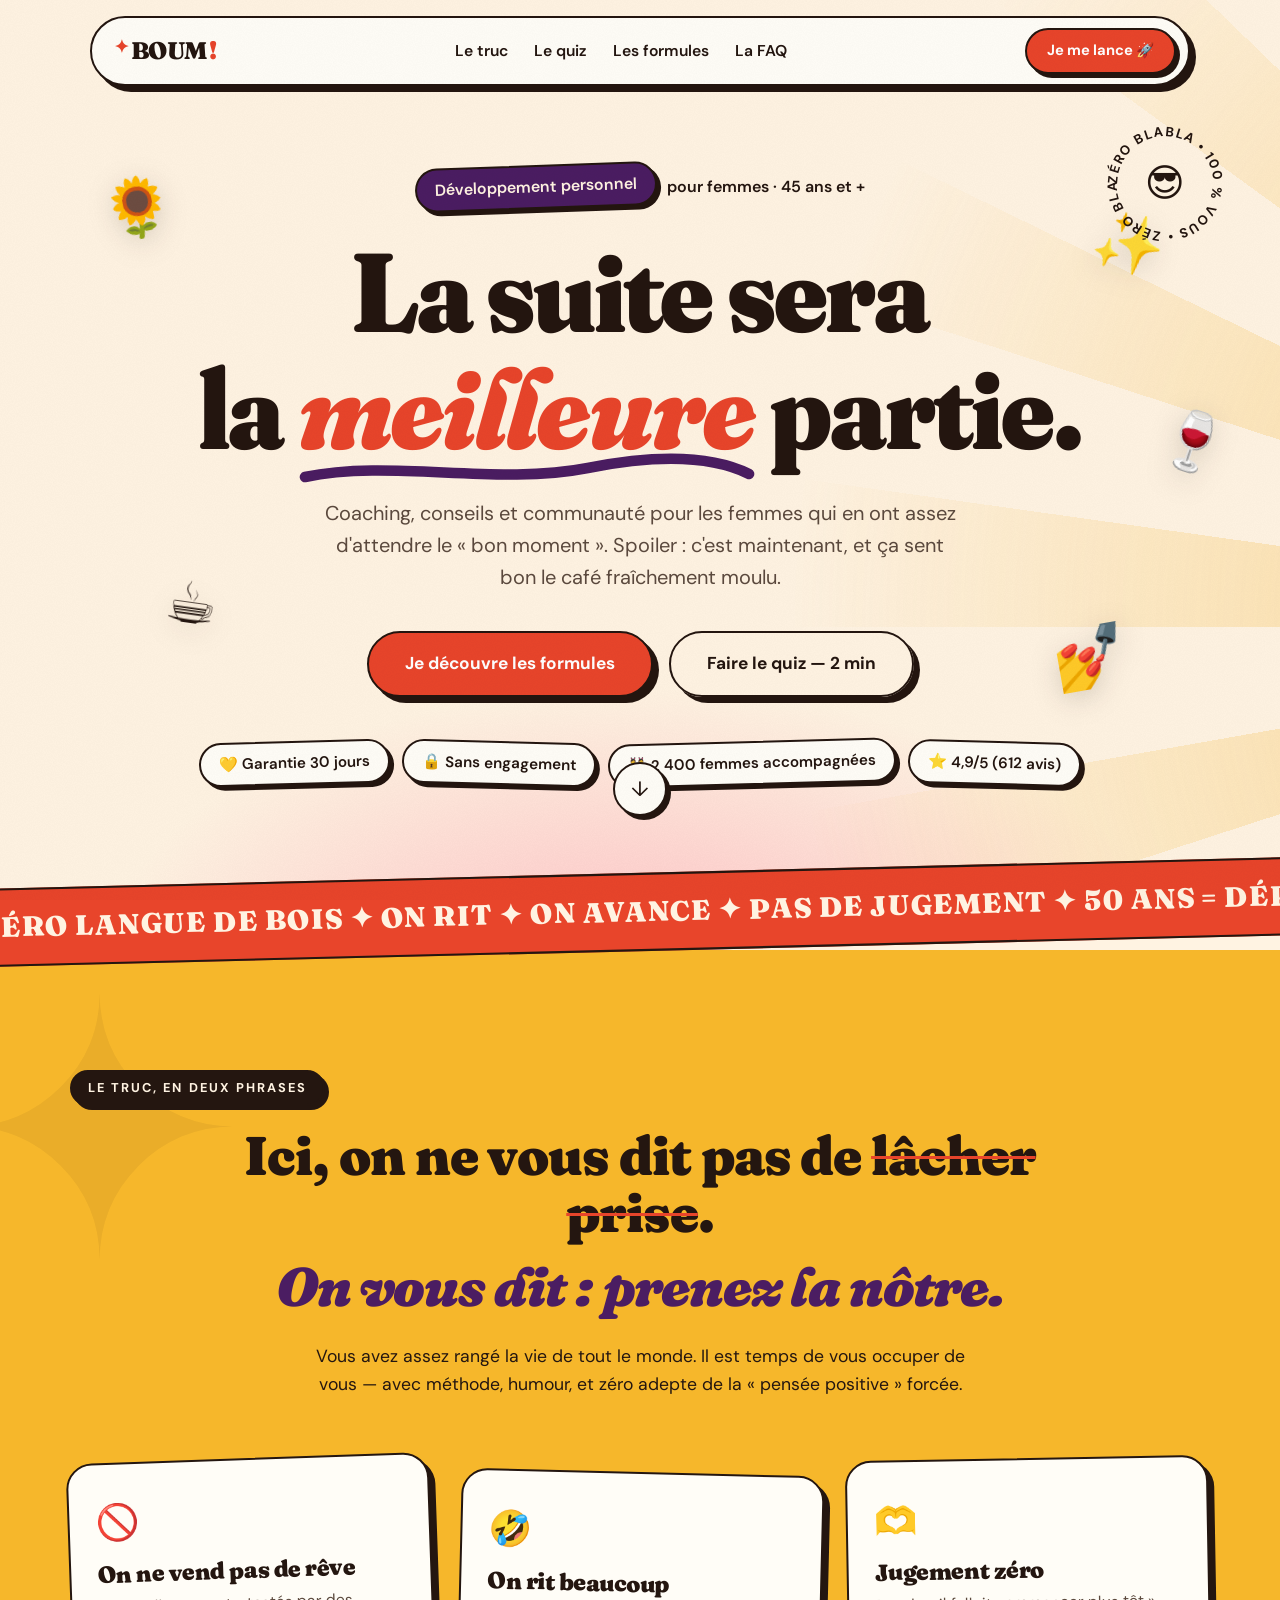
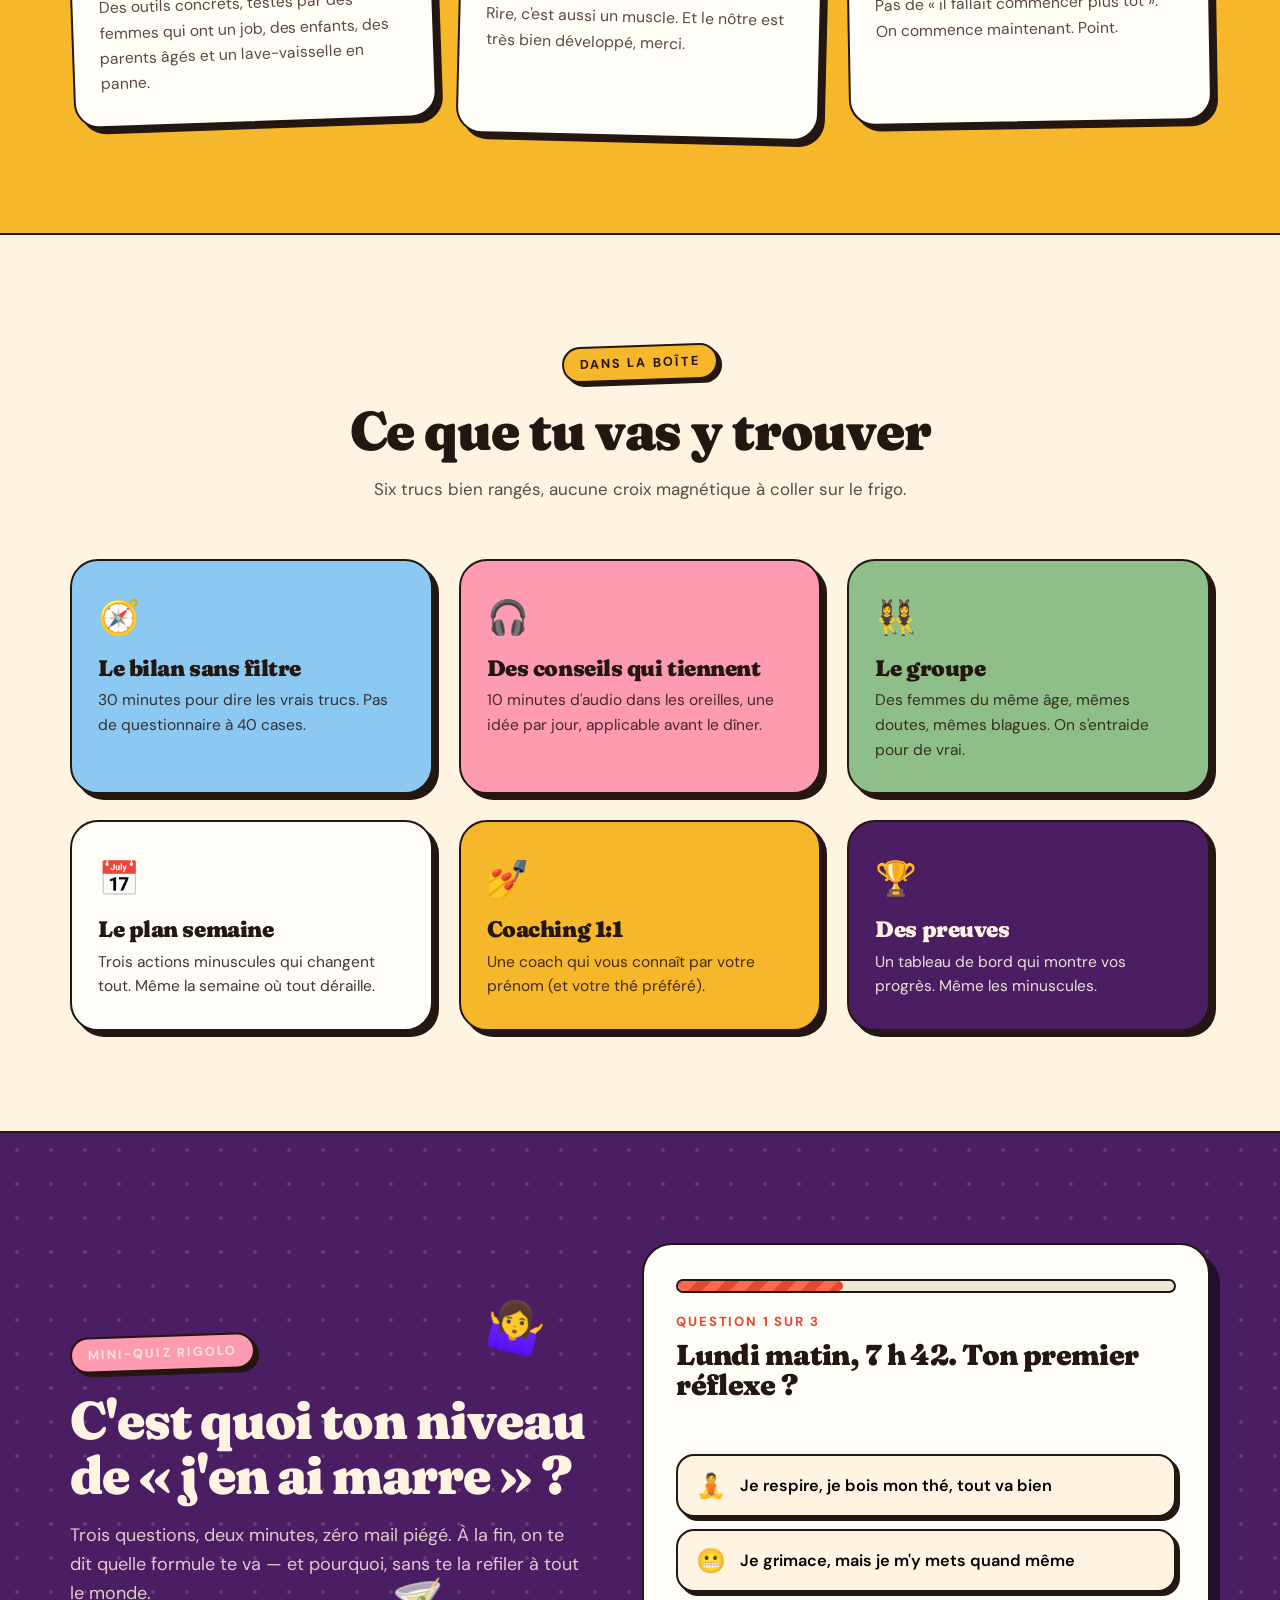
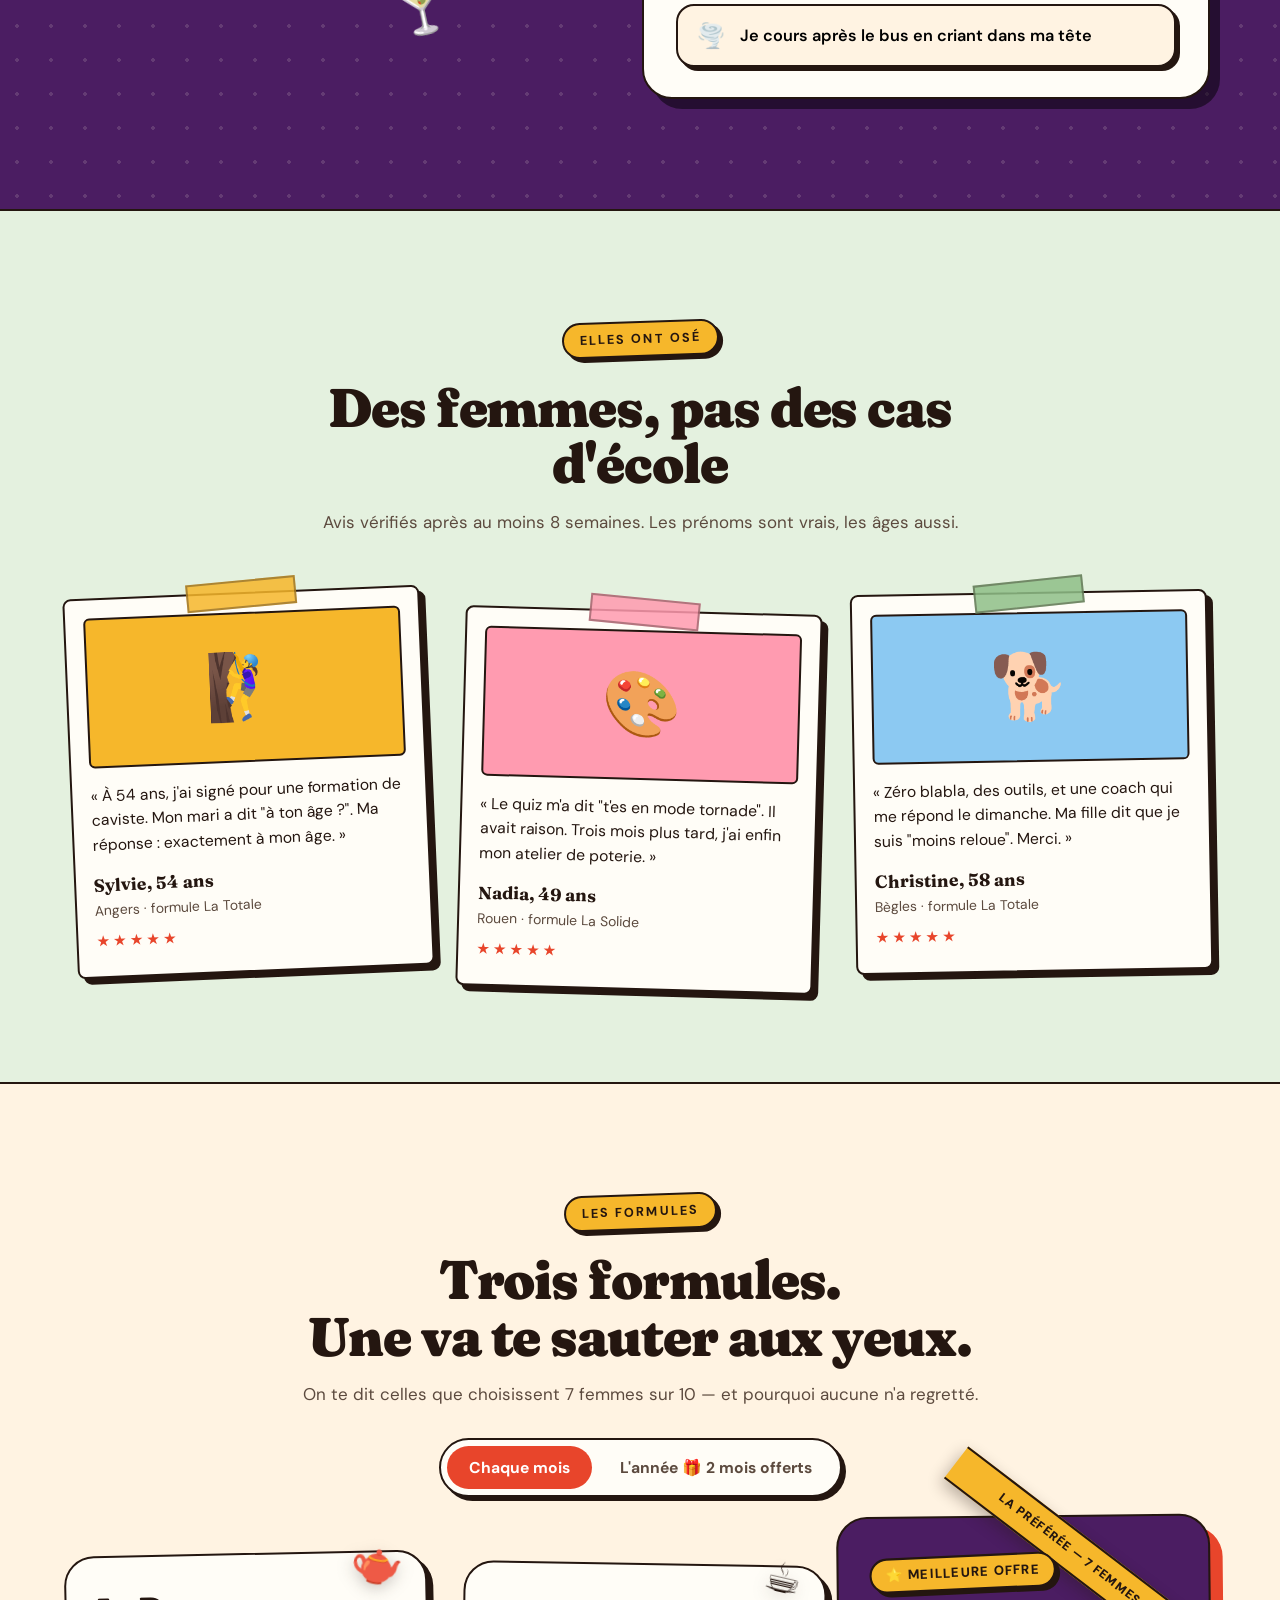
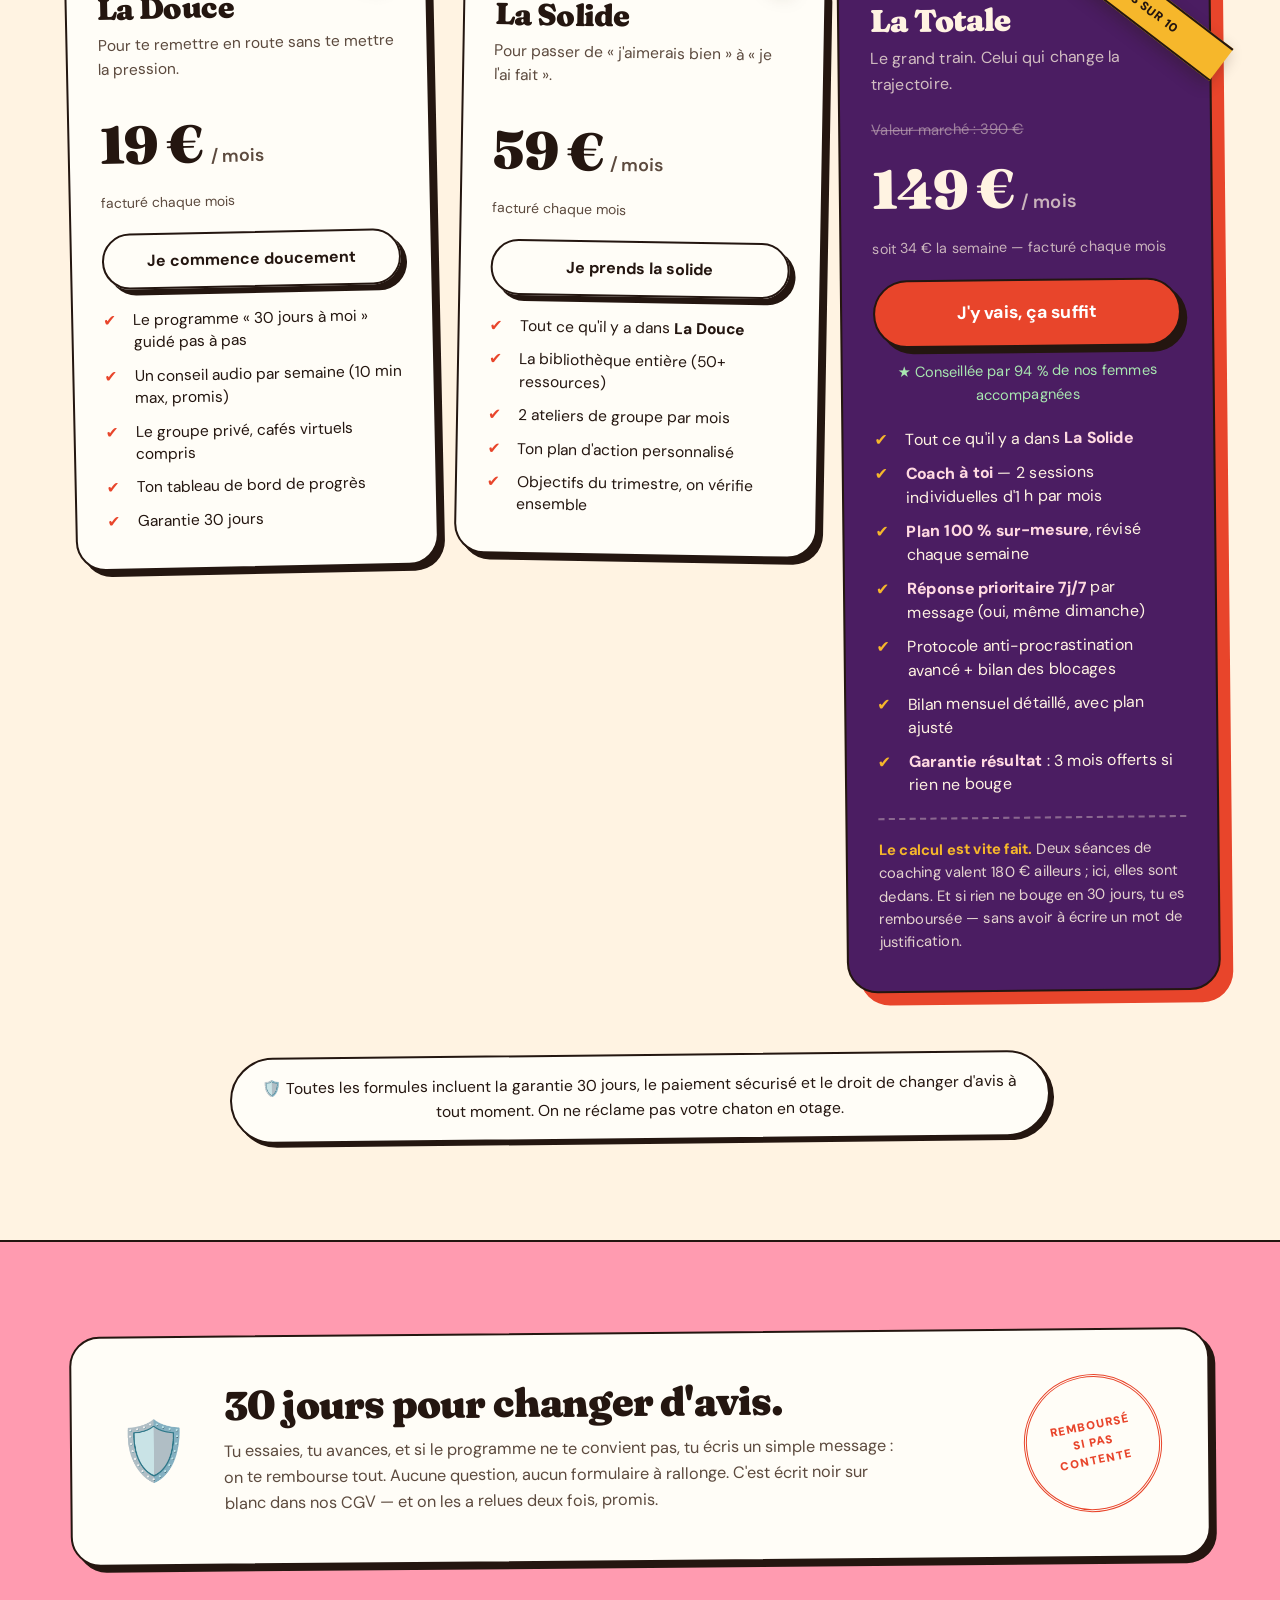
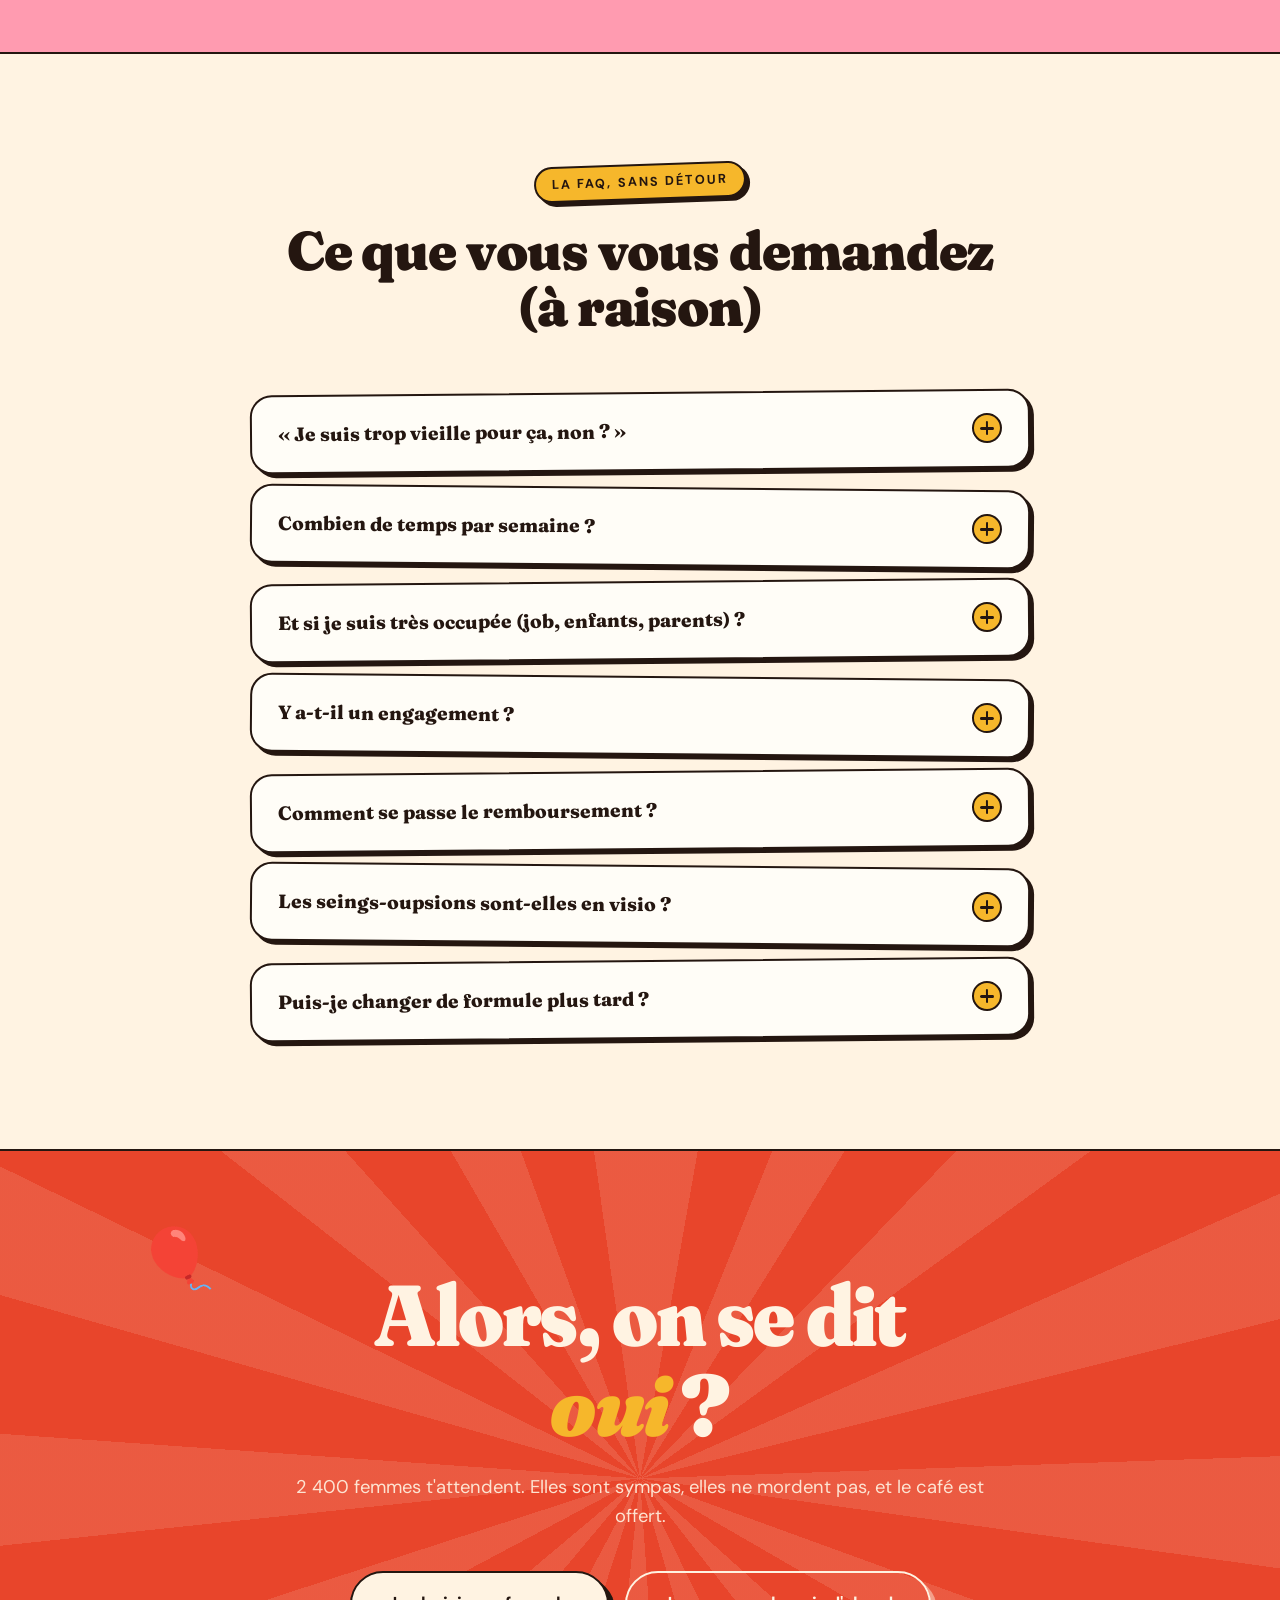
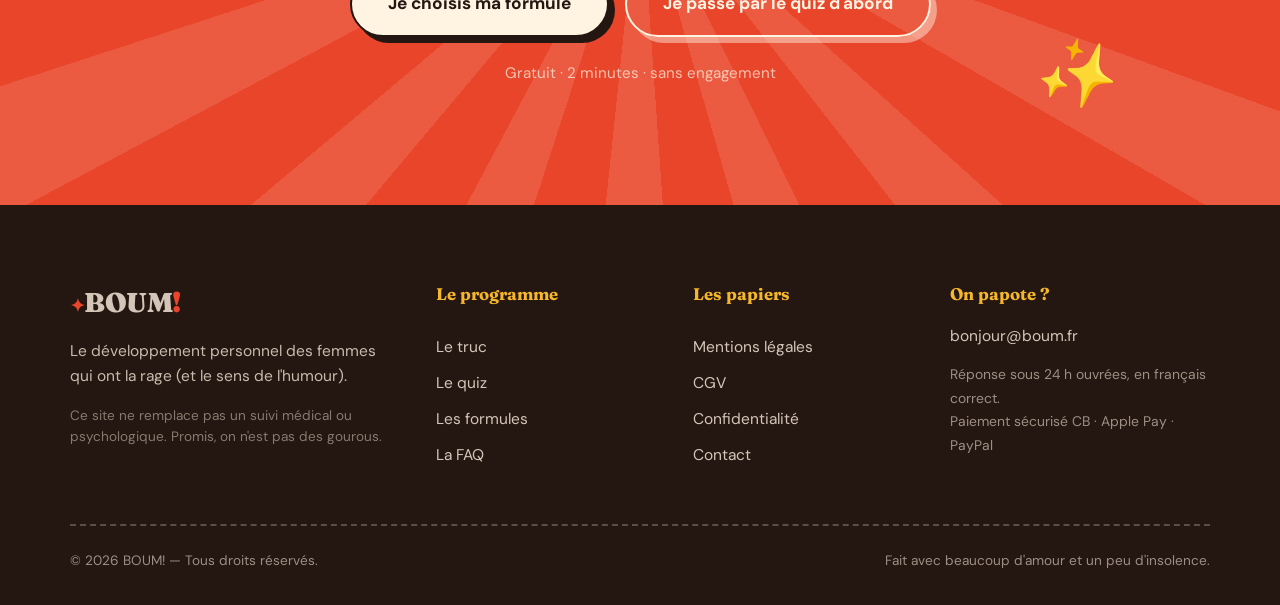
==== index.html @ b8f01374 "Publier MAMA - site BOUM et deploiement GitHub Pages" ====
<!DOCTYPE html>
<html lang="fr">
<head>
  <meta charset="UTF-8">
  <meta name="viewport" content="width=device-width, initial-scale=1.0">
  <title>BOUM! — Développement personnel pour femmes assumées</title>
  <meta name="description" content="Coaching, conseils et communauté pour les femmes qui en ont assez d'attendre. 3 formules, garantie 30 jours, zéro langue de bois.">
  <link rel="preconnect" href="https://fonts.googleapis.com">
  <link rel="preconnect" href="https://fonts.gstatic.com" crossorigin>
  <link href="https://fonts.googleapis.com/css2?family=Fraunces:ital,opsz,wght@0,9..144,500..900;1,9..144,500..900&family=DM+Sans:ital,opsz,wght@0,9..40,400..800;1,9..40,400..700&display=swap" rel="stylesheet">
  <link rel="stylesheet" href="styles.css">
</head>
<body>

  <div class="cursor" id="cursor" aria-hidden="true">🌼</div>

  <!-- ===== NAV ===== -->
  <header class="nav" id="nav">
    <div class="nav__inner">
      <a href="#top" class="logo" aria-label="BOUM, accueil">
        <span class="logo__star" aria-hidden="true">✦</span>BOUM<span class="logo__bang" aria-hidden="true">!</span>
      </a>
      <nav class="nav__links" id="navLinks" aria-label="Navigation principale">
        <a href="#manifeste">Le truc</a>
        <a href="#quiz">Le quiz</a>
        <a href="#formules">Les formules</a>
        <a href="#faq">La FAQ</a>
        <a href="#formules" class="btn btn--sm btn--fill nav__cta-m">Je me lance 🚀</a>
      </nav>
      <a href="#formules" class="btn btn--sm btn--fill nav__cta">Je me lance 🚀</a>
      <button class="burger" id="burger" aria-label="Ouvrir le menu" aria-expanded="false" aria-controls="navLinks">
        <span></span><span></span><span></span>
      </button>
    </div>
  </header>

  <main id="top">

    <!-- ===== HERO ===== -->
    <section class="hero">
      <div class="hero__rays" aria-hidden="true"></div>

      <span class="sticker sticker--1" data-depth="26" aria-hidden="true">🌻</span>
      <span class="sticker sticker--2" data-depth="14" aria-hidden="true">☕</span>
      <span class="sticker sticker--3" data-depth="34" aria-hidden="true">✨</span>
      <span class="sticker sticker--4" data-depth="20" aria-hidden="true">💅</span>
      <span class="sticker sticker--5" data-depth="30" aria-hidden="true">🍷</span>

      <div class="badge badge--spin" aria-hidden="true">
        <svg viewBox="0 0 120 120">
          <defs><path id="circPath" d="M60,60 m-45,0 a45,45 0 1,1 90,0 a45,45 0 1,1 -90,0"/></defs>
          <text><textPath href="#circPath">ZÉRO BLABLA • 100 % VOUS • ZÉRO BLABLA • 100 % VOUS •</textPath></text>
        </svg>
        <span class="badge__core">😎</span>
      </div>

      <div class="container hero__inner">
        <p class="hero__kicker reveal"><span class="hero__kicker-tag">Développement personnel</span> pour femmes · 45 ans et +</p>

        <h1 class="hero__title reveal">
          La suite sera<br>
          la <em>meilleure</em>
          <span class="doodle" aria-hidden="true">
            <svg viewBox="0 0 320 30" preserveAspectRatio="none"><path d="M6 20 C 70 6, 140 26, 210 12 S 300 8, 314 16" fill="none"/></svg>
          </span>
          partie.
        </h1>

        <p class="hero__sub reveal">
          Coaching, conseils et communauté pour les femmes qui en ont assez d'attendre
          le « bon moment ». Spoiler&nbsp;: c'est maintenant, et ça sent bon le café fraîchement moulu.
        </p>

        <div class="hero__cta reveal">
          <a href="#formules" class="btn btn--big btn--fill">Je découvre les formules</a>
          <a href="#quiz" class="btn btn--big btn--outline">Faire le quiz — 2 min</a>
        </div>

        <ul class="hero__trust reveal" aria-label="Nos engagements">
          <li>💛 Garantie 30 jours</li>
          <li>🔒 Sans engagement</li>
          <li>👯 2&nbsp;400 femmes accompagnées</li>
          <li>⭐ 4,9/5 (612 avis)</li>
        </ul>
      </div>

      <a href="#manifeste" class="hero__cue" aria-label="Défiler vers le bas">↓</a>
    </section>

    <!-- ===== RUBAN DÉFILANT ===== -->
    <div class="marquee" aria-hidden="true">
      <div class="marquee__track">
        <span>ZÉRO LANGUE DE BOIS ✦ ON RIT ✦ ON AVANCE ✦ PAS DE JUGEMENT ✦ 50 ANS = DÉPART ✦ CAFÉ OFFERT ✦&nbsp;</span>
        <span>ZÉRO LANGUE DE BOIS ✦ ON RIT ✦ ON AVANCE ✦ PAS DE JUGEMENT ✦ 50 ANS = DÉPART ✦ CAFÉ OFFERT ✦&nbsp;</span>
      </div>
    </div>
    <!-- ===== MANIFESTE ===== -->
    <section class="manifeste" id="manifeste">
      <div class="container">
        <p class="eyebrow eyebrow--dark reveal">Le truc, en deux phrases</p>
        <h2 class="manifeste__title reveal">
          Ici, on ne vous dit pas de <s>lâcher prise</s>.
          <span class="manifeste__punch">On vous dit&nbsp;: prenez la nôtre.</span>
        </h2>
        <p class="manifeste__sub reveal">
          Vous avez assez rangé la vie de tout le monde. Il est temps de vous occuper de vous —
          avec méthode, humour, et zéro adepte de la «&nbsp;pensée positive&nbsp;» forcée.
        </p>

        <div class="manifeste__cards">
          <div class="mcard mcard--1 reveal">
            <span class="mcard__emoji" aria-hidden="true">🚫</span>
            <h3>On ne vend pas de rêve</h3>
            <p>Des outils concrets, testés par des femmes qui ont un job, des enfants, des parents âgés et un lave-vaisselle en panne.</p>
          </div>
          <div class="mcard mcard--2 reveal">
            <span class="mcard__emoji" aria-hidden="true">🤣</span>
            <h3>On rit beaucoup</h3>
            <p>Rire, c'est aussi un muscle. Et le nôtre est très bien développé, merci.</p>
          </div>
          <div class="mcard mcard--3 reveal">
            <span class="mcard__emoji" aria-hidden="true">🫶</span>
            <h3>Jugement zéro</h3>
            <p>Pas de «&nbsp;il fallait commencer plus tôt&nbsp;». On commence maintenant. Point.</p>
          </div>
        </div>
      </div>
    </section>

    <!-- ===== COLLAGE / CE QU'ON Y TROUVE ===== -->
    <section class="collage">
      <div class="container">
        <div class="section-head reveal">
          <p class="eyebrow">Dans la boîte</p>
          <h2>Ce que tu vas y trouver</h2>
          <p class="section-sub">Six trucs bien rangés, aucune croix magnétique à coller sur le frigo.</p>
        </div>

        <div class="collage__grid">
          <article class="chip chip--a reveal">
            <span class="chip__emoji" aria-hidden="true">🧭</span>
            <h3>Le bilan sans filtre</h3>
            <p>30 minutes pour dire les vrais trucs. Pas de questionnaire à 40 cases.</p>
          </article>
          <article class="chip chip--b reveal">
            <span class="chip__emoji" aria-hidden="true">🎧</span>
            <h3>Des conseils qui tiennent</h3>
            <p>10 minutes d'audio dans les oreilles, une idée par jour, applicable avant le dîner.</p>
          </article>
          <article class="chip chip--c reveal">
            <span class="chip__emoji" aria-hidden="true">👯‍♀️</span>
            <h3>Le groupe</h3>
            <p>Des femmes du même âge, mêmes doutes, mêmes blagues. On s'entraide pour de vrai.</p>
          </article>
          <article class="chip chip--d reveal">
            <span class="chip__emoji" aria-hidden="true">📅</span>
            <h3>Le plan semaine</h3>
            <p>Trois actions minuscules qui changent tout. Même la semaine où tout déraille.</p>
          </article>
          <article class="chip chip--e reveal">
            <span class="chip__emoji" aria-hidden="true">💅</span>
            <h3>Coaching 1:1</h3>
            <p>Une coach qui vous connaît par votre prénom (et votre thé préféré).</p>
          </article>
          <article class="chip chip--f reveal">
            <span class="chip__emoji" aria-hidden="true">🏆</span>
            <h3>Des preuves</h3>
            <p>Un tableau de bord qui montre vos progrès. Même les minuscules.</p>
          </article>
        </div>
      </div>
    </section>
    <!-- ===== QUIZ INTERACTIF ===== -->
    <section class="quiz" id="quiz">
      <div class="container quiz__wrap">
        <div class="quiz__intro reveal">
          <p class="eyebrow eyebrow--light">Mini-quiz rigolo</p>
          <h2>C'est quoi ton niveau de «&nbsp;j'en ai marre&nbsp;»&nbsp;?</h2>
          <p>Trois questions, deux minutes, zéro mail piégé. À la fin, on te dit quelle formule te va — et pourquoi, sans te la refiler à tout le monde.</p>
          <span class="quiz__sticker" aria-hidden="true">🤷‍♀️</span>
          <span class="quiz__sticker quiz__sticker--b" aria-hidden="true">🍸</span>
        </div>

        <div class="quiz__card reveal" id="quizCard">
          <div class="quiz__progress" aria-hidden="true"><span id="quizBar"></span></div>
          <p class="quiz__count" id="quizCount">Question 1 sur 3</p>
          <h3 class="quiz__question" id="quizQuestion">Lundi matin, 7 h 42. Ton premier réflexe&nbsp;?</h3>
          <div class="quiz__answers" id="quizAnswers"></div>
          <button class="quiz__back" id="quizBack" hidden>← Attends, je repense à ma réponse</button>

          <div class="quiz__result" id="quizResult" hidden>
            <span class="quiz__result-emoji" id="resultEmoji" aria-hidden="true">🎉</span>
            <p class="quiz__result-level" id="resultLevel"></p>
            <h3 id="resultTitle"></h3>
            <p id="resultText"></p>
            <a class="btn btn--fill btn--big" id="resultCta" href="#formules">Voir ma formule</a>
            <button class="quiz__restart" id="quizRestart" type="button">On refait le coup&nbsp;? ↺</button>
          </div>
        </div>
      </div>
    </section>

    <!-- ===== TÉMOIGNAGES ===== -->
    <section class="temoignages" id="temoignages">
      <div class="container">
        <div class="section-head reveal">
          <p class="eyebrow">Elles ont osé</p>
          <h2>Des femmes, pas des cas d'école</h2>
          <p class="section-sub">Avis vérifiés après au moins 8 semaines. Les prénoms sont vrais, les âges aussi.</p>
        </div>

        <div class="polas">
          <figure class="pola pola--1 reveal">
            <span class="pola__tape" aria-hidden="true"></span>
            <div class="pola__photo" aria-hidden="true">🧗‍♀️</div>
            <blockquote>« À 54 ans, j'ai signé pour une formation de caviste. Mon mari a dit "à ton âge ?". Ma réponse : exactement à mon âge. »</blockquote>
            <figcaption><strong>Sylvie, 54 ans</strong><span>Angers · formule La Totale</span></figcaption>
            <div class="pola__stars" aria-label="5 sur 5">★★★★★</div>
          </figure>

          <figure class="pola pola--2 reveal">
            <span class="pola__tape pola__tape--pink" aria-hidden="true"></span>
            <div class="pola__photo" aria-hidden="true">🎨</div>
            <blockquote>« Le quiz m'a dit "t'es en mode tornade". Il avait raison. Trois mois plus tard, j'ai enfin mon atelier de poterie. »</blockquote>
            <figcaption><strong>Nadia, 49 ans</strong><span>Rouen · formule La Solide</span></figcaption>
            <div class="pola__stars" aria-label="5 sur 5">★★★★★</div>
          </figure>

          <figure class="pola pola--3 reveal">
            <span class="pola__tape pola__tape--sage" aria-hidden="true"></span>
            <div class="pola__photo" aria-hidden="true">🐕</div>
            <blockquote>« Zéro blabla, des outils, et une coach qui me répond le dimanche. Ma fille dit que je suis "moins reloue". Merci. »</blockquote>
            <figcaption><strong>Christine, 58 ans</strong><span>Bègles · formule La Totale</span></figcaption>
            <div class="pola__stars" aria-label="5 sur 5">★★★★★</div>
          </figure>
        </div>
      </div>
    </section>
    <!-- ===== LES 3 FORMULES ===== -->
    <section class="formules" id="formules">
      <div class="container">
        <div class="section-head reveal">
          <p class="eyebrow">Les formules</p>
          <h2>Trois formules.<br>Une va te sauter aux yeux.</h2>
          <p class="section-sub">On te dit celles que choisissent 7 femmes sur 10 — et pourquoi aucune n'a regretté.</p>

          <div class="toggle" role="group" aria-label="Période de facturation">
            <button class="toggle__btn is-active" data-period="monthly" aria-pressed="true">Chaque mois</button>
            <button class="toggle__btn" data-period="annual" aria-pressed="false">L'année 🎁 2 mois offerts</button>
          </div>
        </div>

        <div class="plans">

          <!-- La Douce -->
          <article class="plan plan--douce reveal">
            <span class="plan__sticker" aria-hidden="true">🫖</span>
            <header class="plan__head">
              <h3>La Douce</h3>
              <p>Pour te remettre en route sans te mettre la pression.</p>
            </header>
            <div class="plan__price">
              <span class="plan__amount"><span class="plan__value" data-monthly="19" data-annual="16">19</span>&nbsp;€</span>
              <span class="plan__per">/ mois</span>
              <span class="plan__billing">facturé chaque mois</span>
            </div>
            <a href="#garantie" class="btn btn--block btn--outline">Je commence doucement</a>
            <ul class="plan__list">
              <li>Le programme «&nbsp;30 jours à moi&nbsp;» guidé pas à pas</li>
              <li>Un conseil audio par semaine (10 min max, promis)</li>
              <li>Le groupe privé, cafés virtuels compris</li>
              <li>Ton tableau de bord de progrès</li>
              <li>Garantie 30 jours</li>
            </ul>
          </article>

          <!-- La Solide -->
          <article class="plan plan--solide reveal">
            <span class="plan__sticker" aria-hidden="true">☕</span>
            <header class="plan__head">
              <h3>La Solide</h3>
              <p>Pour passer de «&nbsp;j'aimerais bien&nbsp;» à «&nbsp;je l'ai fait&nbsp;».</p>
            </header>
            <div class="plan__price">
              <span class="plan__amount"><span class="plan__value" data-monthly="59" data-annual="49">59</span>&nbsp;€</span>
              <span class="plan__per">/ mois</span>
              <span class="plan__billing">facturé chaque mois</span>
            </div>
            <a href="#garantie" class="btn btn--block btn--outline">Je prends la solide</a>
            <ul class="plan__list">
              <li>Tout ce qu'il y a dans <strong>La Douce</strong></li>
              <li>La bibliothèque entière (50+ ressources)</li>
              <li>2 ateliers de groupe par mois</li>
              <li>Ton plan d'action personnalisé</li>
              <li>Objectifs du trimestre, on vérifie ensemble</li>
            </ul>
          </article>
          <!-- La Totale : la plus chère, la plus enviée -->
          <article class="plan plan--totale reveal">
            <span class="plan__ribbon">La préférée — 7 femmes sur 10</span>
            <header class="plan__head">
              <span class="plan__badge">⭐ Meilleure offre</span>
              <h3>La Totale</h3>
              <p>Le grand train. Celui qui change la trajectoire.</p>
            </header>
            <div class="plan__price">
              <span class="plan__old">Valeur marché&nbsp;: 390&nbsp;€</span>
              <span class="plan__amount"><span class="plan__value" data-monthly="149" data-annual="124">149</span>&nbsp;€</span>
              <span class="plan__per">/ mois</span>
              <span class="plan__billing">soit 34 € la semaine — facturé chaque mois</span>
            </div>
            <a href="#garantie" class="btn btn--block btn--fill btn--big">J'y vais, ça suffit</a>
            <p class="plan__note">★ Conseillée par 94 % de nos femmes accompagnées</p>
            <ul class="plan__list">
              <li>Tout ce qu'il y a dans <strong>La Solide</strong></li>
              <li><strong>Coach à toi</strong> — 2 sessions individuelles d'1 h par mois</li>
              <li><strong>Plan 100 % sur-mesure</strong>, révisé chaque semaine</li>
              <li><strong>Réponse prioritaire 7j/7</strong> par message (oui, même dimanche)</li>
              <li>Protocole anti-procrastination avancé + bilan des blocages</li>
              <li>Bilan mensuel détaillé, avec plan ajusté</li>
              <li><strong>Garantie résultat</strong>&nbsp;: 3 mois offerts si rien ne bouge</li>
            </ul>
            <footer class="plan__foot">
              <p><strong>Le calcul est vite fait.</strong> Deux séances de coaching valent 180&nbsp;€ ailleurs&nbsp;; ici, elles sont dedans. Et si rien ne bouge en 30 jours, tu es remboursée — sans avoir à écrire un mot de justification.</p>
            </footer>
          </article>
        </div>

        <p class="formules__reassure reveal">
          🛡️ Toutes les formules incluent la garantie 30 jours, le paiement sécurisé et le droit de changer d'avis à tout moment. On ne réclame pas votre chaton en otage.
        </p>
      </div>
    </section>

    <!-- ===== GARANTIE ===== -->
    <section class="garantie" id="garantie">
      <div class="container garantie__box reveal">
        <span class="garantie__icon" aria-hidden="true">🛡️</span>
        <div>
          <h2>30 jours pour changer d'avis.</h2>
          <p>Tu essaies, tu avances, et si le programme ne te convient pas, tu écris un simple message&nbsp;: on te rembourse tout. Aucune question, aucun formulaire à rallonge. C'est écrit noir sur blanc dans nos CGV — et on les a relues deux fois, promis.</p>
        </div>
        <span class="garantie__stamp" aria-hidden="true">REMBOURSÉ<br>SI PAS<br>CONTENTE</span>
      </div>
    </section>
    <!-- ===== FAQ ===== -->
    <section class="faq" id="faq">
      <div class="container container--narrow">
        <div class="section-head reveal">
          <p class="eyebrow">La FAQ, sans détour</p>
          <h2>Ce que vous vous demandez (à raison)</h2>
        </div>

        <div class="faq__list">
          <details class="faq__item reveal">
            <summary>« Je suis trop vieille pour ça, non&nbsp;? »<span class="faq__plus" aria-hidden="true"></span></summary>
            <p>Vous avez 52 ans, pas 92. Et même à 92, on connaît des dames qui ont repris le piano, le dessin à cheval ou l'espagnol. L'âge, c'est un chiffre ; l'envie, c'est une décision.</p>
          </details>
          <details class="faq__item reveal">
            <summary>Combien de temps par semaine&nbsp;?<span class="faq__plus" aria-hidden="true"></span></summary>
            <p>2 à 3 heures, réparties comme vous voulez. Les ressources font 10 à 20 minutes : elles passent dans un trajet en train ou un café.</p>
          </details>
          <details class="faq__item reveal">
            <summary>Et si je suis très occupée (job, enfants, parents)&nbsp;?<span class="faq__plus" aria-hidden="true"></span></summary>
            <p>C'est même pour ça qu'on existe. Le plan semaine tient en trois petites actions. Et la semaine où tout déraille, on ne vous gronde pas : on reprend là où vous en étiez.</p>
          </details>
          <details class="faq__item reveal">
            <summary>Y a-t-il un engagement&nbsp;?<span class="faq__plus" aria-hidden="true"></span></summary>
            <p>Aucun. Vous mettez en pause ou vous arrêtez quand vous voulez, en deux clics, sans appel téléphonique de rétention. Jamais.</p>
          </details>
          <details class="faq__item reveal">
            <summary>Comment se passe le remboursement&nbsp;?<span class="faq__plus" aria-hidden="true"></span></summary>
            <p>Un message dans les 30 jours, remboursement sous 5 jours ouvrés, sans justification. On préfère vous voir partir contente que rester à contrecœur.</p>
          </details>
          <details class="faq__item reveal">
            <summary>Les seings-oupsions sont-elles en visio&nbsp;?<span class="faq__plus" aria-hidden="true"></span></summary>
            <p>Oui, en visio, aux horaires qui vous arrangent — y compris le soir. Le lien de réservation arrive avec votre inscription.</p>
          </details>
          <details class="faq__item reveal">
            <summary>Puis-je changer de formule plus tard&nbsp;?<span class="faq__plus" aria-hidden="true"></span></summary>
            <p>N'importe quand, au prorata, sans frais. Beaucoup commencent par La Douce et montent en La Totale après leur bilan.</p>
          </details>
        </div>
      </div>
    </section>

    <!-- ===== CTA FINAL ===== -->
    <section class="cta">
      <div class="container cta__inner reveal">
        <span class="cta__sticker" aria-hidden="true">🎈</span>
        <span class="cta__sticker cta__sticker--b" aria-hidden="true">✨</span>
        <h2>Alors, on se dit<br><em>oui</em>&nbsp;?</h2>
        <p>2 400 femmes t'attendent. Elles sont sympas, elles ne mordent pas, et le café est offert.</p>
        <div class="cta__btns">
          <a href="#formules" class="btn btn--big btn--cream">Je choisis ma formule</a>
          <a href="#quiz" class="btn btn--big btn--ghost">Je passe par le quiz d'abord</a>
        </div>
        <p class="cta__note">Gratuit · 2 minutes · sans engagement</p>
      </div>
    </section>





  </main>

  <!-- ===== FOOTER ===== -->
  <footer class="footer">
    <div class="container footer__grid">
      <div>
        <a href="#top" class="logo logo--footer"><span class="logo__star" aria-hidden="true">✦</span>BOUM<span class="logo__bang">!</span></a>
        <p class="footer__tag">Le développement personnel des femmes qui ont la rage (et le sens de l'humour).</p>
        <p class="footer__note">Ce site ne remplace pas un suivi médical ou psychologique. Promis, on n'est pas des gourous.</p>
      </div>
      <nav aria-label="Navigation pied de page">
        <h4>Le programme</h4>
        <a href="#manifeste">Le truc</a>
        <a href="#quiz">Le quiz</a>
        <a href="#formules">Les formules</a>
        <a href="#faq">La FAQ</a>
      </nav>
      <nav aria-label="Informations légales">
        <h4>Les papiers</h4>
        <a href="#">Mentions légales</a>
        <a href="#">CGV</a>
        <a href="#">Confidentialité</a>
        <a href="#">Contact</a>
      </nav>
      <div>
        <h4>On papote&nbsp;?</h4>
        <a href="mailto:bonjour@boum.fr">bonjour@boum.fr</a>
        <p class="footer__small">Réponse sous 24 h ouvrées, en français correct.<br>Paiement sécurisé CB · Apple Pay · PayPal</p>
      </div>
    </div>
    <div class="container footer__bottom">
      <p>© 2026 BOUM! — Tous droits réservés.</p>
      <p>Fait avec beaucoup d'amour et un peu d'insolence.</p>
    </div>
  </footer>

  <script src="script.js"></script>
</body>
</html>
---- styles.css ----
/* ============ BOUM! — Direction artistique groovy ============ */

:root {
  --cream: #FFF3E2;
  --paper: #FFFDF7;
  --ink: #241610;
  --ink-soft: #5C4A3E;
  --tomato: #E8452B;
  --tomato-2: #FF6A4D;
  --mustard: #F6B72B;
  --plum: #4B1D62;
  --sage: #8FBF88;
  --pink: #FF9BB0;
  --sky: #8CC9F2;
  --border: 2.5px solid var(--ink);
  --pop: 6px 6px 0 var(--ink);
  --pop-sm: 4px 4px 0 var(--ink);
  --font-d: "Fraunces", Georgia, "Times New Roman", serif;
  --font-b: "DM Sans", system-ui, -apple-system, "Segoe UI", sans-serif;
  --ease-pop: cubic-bezier(.34, 1.56, .64, 1);
}

* { margin: 0; padding: 0; box-sizing: border-box; }

[hidden] { display: none !important; }

html { scroll-behavior: smooth; scroll-padding-top: 96px; }

body {
  font-family: var(--font-b);
  font-size: 18px;
  line-height: 1.6;
  color: var(--ink);
  background: var(--cream);
  overflow-x: hidden;
  -webkit-font-smoothing: antialiased;
}

/* grain papier */
body::after {
  content: "";
  position: fixed;
  inset: 0;
  z-index: 900;
  pointer-events: none;
  opacity: .5;
  background-image: url("data:image/svg+xml,%3Csvg xmlns='http://www.w3.org/2000/svg' width='140' height='140'%3E%3Cfilter id='n'%3E%3CfeTurbulence type='fractalNoise' baseFrequency='.9' numOctaves='2'/%3E%3CfeColorMatrix values='0 0 0 0 0 0 0 0 0 0 0 0 0 0 0 0 0 0 .05 0'/%3E%3C/filter%3E%3Crect width='140' height='140' filter='url(%23n)'/%3E%3C/svg%3E");
}

::selection { background: var(--mustard); color: var(--ink); }

img, svg { display: block; }
a { color: inherit; text-decoration: none; }
ul { list-style: none; }
button { font-family: inherit; }
s { text-decoration-thickness: 3px; text-decoration-color: var(--tomato); }
em { font-style: italic; }

h1, h2, h3 {
  font-family: var(--font-d);
  font-weight: 900;
  line-height: 1.04;
  letter-spacing: -.02em;
  font-variation-settings: "SOFT" 60, "WONK" 1;
}

.container { width: min(1140px, 90%); margin-inline: auto; }
.container--narrow { width: min(780px, 90%); }

.container h2 { font-size: clamp(2rem, 4.6vw, 3.4rem); }

.section-head { text-align: center; max-width: 760px; margin: 0 auto 56px; }
.section-sub { margin-top: 16px; color: var(--ink-soft); font-size: 1.06rem; }

.eyebrow {
  display: inline-block;
  font-size: .8rem;
  font-weight: 700;
  letter-spacing: .16em;
  text-transform: uppercase;
  background: var(--mustard);
  border: var(--border);
  border-radius: 999px;
  padding: 6px 16px;
  box-shadow: var(--pop-sm);
  transform: rotate(-2deg);
  margin-bottom: 22px;
}
.eyebrow--dark { background: var(--ink); color: var(--cream); }
.eyebrow--light { background: var(--pink); color: var(--ink); }

/* ---------- Curseur fleur ---------- */
.cursor {
  position: fixed;
  top: 0; left: 0;
  z-index: 999;
  font-size: 26px;
  line-height: 1;
  pointer-events: none;
  transform: translate(-50%, -50%);
  opacity: 0;
  transition: opacity .3s ease, scale .25s var(--ease-pop);
  will-change: transform;
}
.cursor.is-on { opacity: 1; }
.cursor.is-big { scale: 2.1; filter: drop-shadow(0 4px 10px rgba(0,0,0,.25)); }
html.has-cursor, html.has-cursor a, html.has-cursor button,
html.has-cursor summary, html.has-cursor .chip { cursor: none; }

/* ---------- Boutons ---------- */
.btn {
  display: inline-flex;
  align-items: center;
  justify-content: center;
  gap: 8px;
  border: var(--border);
  border-radius: 999px;
  font-weight: 700;
  font-size: 1rem;
  padding: 13px 28px;
  background: var(--paper);
  color: var(--ink);
  box-shadow: var(--pop);
  transition: transform .16s var(--ease-pop), box-shadow .16s ease, background .2s ease;
  text-align: center;
}
.btn:hover { transform: translate(-2px, -2px); box-shadow: 8px 8px 0 var(--ink); }
.btn:active { transform: translate(5px, 5px); box-shadow: 0 0 0 var(--ink); }
.btn--sm { padding: 9px 20px; font-size: .92rem; box-shadow: var(--pop-sm); }
.btn--big { padding: 17px 36px; font-size: 1.08rem; }
.btn--block { display: flex; width: 100%; }
.btn--fill { background: var(--tomato); color: #fff; }
.btn--fill:hover { background: var(--tomato-2); }
.btn--outline { background: transparent; }
.btn--outline:hover { background: var(--mustard); }
.btn--cream { background: var(--cream); }
.btn--cream:hover { background: #fff; }
.btn--ghost { background: transparent; color: var(--cream); border-color: var(--cream); box-shadow: 6px 6px 0 rgba(255, 243, 226, .45); }
.btn--ghost:hover { background: rgba(255, 243, 226, .15); }

/* ---------- Nav ---------- */
.nav {
  position: fixed;
  top: 16px; left: 0; right: 0;
  z-index: 100;
  display: flex;
  justify-content: center;
  pointer-events: none;
}
.nav__inner {
  pointer-events: auto;
  width: min(1100px, 92%);
  display: flex;
  align-items: center;
  justify-content: space-between;
  gap: 20px;
  background: var(--paper);
  border: var(--border);
  border-radius: 999px;
  box-shadow: var(--pop);
  padding: 10px 12px 10px 22px;
  transition: transform .35s var(--ease-pop);
}
.nav.is-scrolled .nav__inner { transform: scale(.97); }

.logo {
  font-family: var(--font-d);
  font-weight: 900;
  font-size: 1.5rem;
  letter-spacing: -.02em;
  display: inline-flex;
  align-items: baseline;
  gap: 2px;
}
.logo__star { color: var(--tomato); font-size: 1.1rem; transform: translateY(-6px); }
.logo__bang { color: var(--tomato); }

.nav__links { display: flex; align-items: center; gap: 26px; }
.nav__links a:not(.btn) {
  font-weight: 600;
  font-size: .98rem;
  position: relative;
}
.nav__links a:not(.btn)::after {
  content: "";
  position: absolute;
  left: 0; right: 100%; bottom: -4px;
  height: 3px;
  background: var(--tomato);
  border-radius: 3px;
  transition: right .25s var(--ease-pop);
}
.nav__links a:not(.btn):hover::after { right: 0; }
.nav__cta-m { display: none; }
.burger { display: none; }
/* ---------- Hero immersif ---------- */
.hero {
  position: relative;
  min-height: 100svh;
  display: grid;
  place-items: center;
  text-align: center;
  padding: 160px 0 110px;
  overflow: hidden;
  background:
    radial-gradient(ellipse 60% 45% at 50% 108%, rgba(255, 155, 176, .55), transparent 70%),
    var(--cream);
}
.hero__rays {
  position: absolute;
  left: 50%; top: -46vmax;
  width: 190vmax; height: 190vmax;
  background: repeating-conic-gradient(from 0deg,
    rgba(246, 183, 43, .40) 0deg 8deg,
    rgba(246, 183, 43, 0) 8deg 18deg);
  animation: rayspin 110s linear infinite;
  -webkit-mask-image: radial-gradient(circle, #000 12%, transparent 62%);
  mask-image: radial-gradient(circle, #000 12%, transparent 62%);
  pointer-events: none;
}
@keyframes rayspin {
  from { transform: rotate(0deg); }
  to { transform: rotate(360deg); }
}

.hero__inner { position: relative; z-index: 3; }

.hero__kicker {
  display: inline-flex;
  flex-wrap: wrap;
  justify-content: center;
  gap: 10px;
  align-items: center;
  font-weight: 600;
  font-size: 1rem;
  margin-bottom: 26px;
}
.hero__kicker-tag {
  background: var(--plum);
  color: var(--cream);
  border: var(--border);
  border-radius: 999px;
  padding: 7px 18px;
  box-shadow: var(--pop-sm);
  transform: rotate(-2deg);
}

.hero__title {
  font-size: clamp(3rem, 9.2vw, 7rem);
  position: relative;
}
.hero__title em {
  color: var(--tomato);
  background-image: url("data:image/svg+xml,%3Csvg xmlns='http://www.w3.org/2000/svg' viewBox='0 0 300 24' preserveAspectRatio='none'%3E%3Cpath d='M4 16 C 60 4, 130 22, 190 10 S 280 6, 296 14' fill='none' stroke='%234B1D62' stroke-width='7' stroke-linecap='round'/%3E%3C/svg%3E");
  background-repeat: no-repeat;
  background-position: bottom;
  background-size: 100% .32em;
  padding-bottom: .1em;
}
.doodle { display: none; }

.hero__sub {
  max-width: 640px;
  margin: 30px auto 0;
  font-size: clamp(1.05rem, 1.6vw, 1.25rem);
  color: var(--ink-soft);
}

.hero__cta {
  display: flex;
  flex-wrap: wrap;
  gap: 16px;
  justify-content: center;
  margin-top: 38px;
}

.hero__trust {
  display: flex;
  flex-wrap: wrap;
  justify-content: center;
  gap: 12px;
  margin-top: 44px;
}
.hero__trust li {
  background: var(--paper);
  border: var(--border);
  border-radius: 999px;
  padding: 8px 18px;
  font-size: .95rem;
  font-weight: 600;
  box-shadow: var(--pop-sm);
}
.hero__trust li:nth-child(2n) { transform: rotate(1.5deg); }
.hero__trust li:nth-child(2n + 1) { transform: rotate(-1.5deg); }

.hero__cue {
  position: absolute;
  bottom: 84px; left: 50%;
  transform: translateX(-50%);
  z-index: 4;
  width: 54px; height: 54px;
  display: grid;
  place-items: center;
  background: var(--paper);
  border: var(--border);
  border-radius: 50%;
  box-shadow: var(--pop-sm);
  font-size: 1.3rem;
  animation: cue 1.6s ease-in-out infinite;
}
@keyframes cue {
  0%, 100% { translate: 0 0; }
  50% { translate: 0 10px; }
}

/* Stickers flottants */
.sticker {
  position: absolute;
  z-index: 2;
  font-size: clamp(2.2rem, 4.5vw, 3.6rem);
  filter: drop-shadow(0 6px 14px rgba(36, 22, 16, .18));
  animation: bob 5.5s ease-in-out infinite;
  user-select: none;
}
.sticker--1 { top: 18%; left: 8%; animation-delay: 0s; rotate: -12deg; }
.sticker--2 { top: 62%; left: 13%; animation-delay: .9s; rotate: 8deg; }
.sticker--3 { top: 22%; right: 9%; animation-delay: 1.6s; rotate: 14deg; }
.sticker--4 { top: 68%; right: 12%; animation-delay: 2.3s; rotate: -10deg; }
.sticker--5 { top: 44%; right: 4%; animation-delay: 3s; rotate: 18deg; }
@keyframes bob {
  0%, 100% { transform: translateY(0) rotate(0deg); }
  50% { transform: translateY(-16px) rotate(6deg); }
}

/* Badge roulant */
.badge {
  position: absolute;
  top: 120px; right: max(4%, 24px);
  z-index: 4;
  width: 128px; height: 128px;
}
.badge svg { width: 100%; height: 100%; animation: badge-spin 16s linear infinite; }
.badge svg text {
  font-family: var(--font-b);
  font-size: 12.5px;
  font-weight: 700;
  letter-spacing: .12em;
  fill: var(--ink);
}
.badge__core {
  position: absolute;
  inset: 0;
  display: grid;
  place-items: center;
  font-size: 2.4rem;
}
@keyframes badge-spin { to { transform: rotate(360deg); } }

/* ---------- Ruban défilant ---------- */
.marquee {
  background: var(--tomato);
  border-top: var(--border);
  border-bottom: var(--border);
  overflow: hidden;
  transform: rotate(-1.4deg) scale(1.03);
  margin: -26px 0 0;
  position: relative;
  z-index: 5;
  padding: 14px 0;
}
.marquee__track {
  display: flex;
  width: max-content;
  animation: slide 26s linear infinite;
}
.marquee__track span {
  font-family: var(--font-d);
  font-weight: 900;
  font-size: clamp(1.2rem, 2.4vw, 1.7rem);
  color: var(--cream);
  letter-spacing: .04em;
  white-space: nowrap;
}
@keyframes slide { to { transform: translateX(-50%); } }
/* ---------- Manifeste ---------- */
.manifeste {
  background: var(--mustard);
  border-bottom: var(--border);
  padding: 120px 0 110px;
  position: relative;
  overflow: hidden;
}
.manifeste::before {
  content: "✦";
  position: absolute;
  font-size: 22rem;
  color: rgba(36, 22, 16, .06);
  top: -6rem; left: -3rem;
  pointer-events: none;
}
.manifeste__title {
  max-width: 900px;
  margin: 0 auto;
  text-align: center;
  font-size: clamp(2.1rem, 5.4vw, 4.1rem);
}
.manifeste__punch {
  display: block;
  margin-top: 18px;
  color: var(--plum);
  font-style: italic;
}
.manifeste__sub {
  max-width: 680px;
  margin: 26px auto 0;
  text-align: center;
  font-size: 1.1rem;
}
.manifeste__cards {
  display: grid;
  grid-template-columns: repeat(3, 1fr);
  gap: 26px;
  margin-top: 60px;
}
.mcard {
  background: var(--paper);
  border: var(--border);
  border-radius: 26px;
  padding: 30px 26px;
  box-shadow: var(--pop);
  transition: transform .25s var(--ease-pop), box-shadow .25s ease;
}
.mcard--1 { transform: rotate(-2deg); }
.mcard--2 { transform: rotate(1.4deg) translateY(14px); }
.mcard--3 { transform: rotate(-1deg); }
.mcard:hover { transform: rotate(0) translateY(-6px); box-shadow: 10px 10px 0 var(--ink); }
.mcard__emoji { font-size: 2.2rem; display: inline-block; margin-bottom: 12px; }
.mcard h3 { font-size: 1.45rem; margin-bottom: 8px; }
.mcard p { font-size: .98rem; color: var(--ink-soft); }

/* ---------- Collage ---------- */
.collage { padding: 110px 0 100px; }
.collage__grid {
  display: grid;
  grid-template-columns: repeat(3, 1fr);
  gap: 26px;
}
.chip {
  border: var(--border);
  border-radius: 28px;
  padding: 30px 26px;
  box-shadow: var(--pop);
  transition: transform .25s var(--ease-pop), box-shadow .25s ease;
}
.chip:nth-child(3n + 1) { transform: rotate(-1.6deg); }
.chip:nth-child(3n + 2) { transform: rotate(1.2deg); }
.chip:nth-child(3n) { transform: rotate(-.6deg); }
.chip:hover { transform: rotate(0) translateY(-8px) scale(1.02); box-shadow: 10px 10px 0 var(--ink); }
.chip__emoji { font-size: 2.1rem; display: inline-block; margin-bottom: 12px; }
.chip h3 { font-size: 1.4rem; margin-bottom: 8px; }
.chip p { font-size: .97rem; opacity: .85; }
.chip--a { background: var(--sky); }
.chip--b { background: var(--pink); }
.chip--c { background: var(--sage); }
.chip--d { background: var(--paper); }
.chip--e { background: var(--mustard); }
.chip--f { background: var(--plum); color: var(--cream); }
.chip--f p { opacity: .9; }
/* ---------- Quiz ---------- */
.quiz {
  background: var(--plum);
  color: var(--cream);
  border-top: var(--border);
  border-bottom: var(--border);
  padding: 110px 0;
  position: relative;
  overflow: hidden;
}
.quiz::before {
  content: "";
  position: absolute;
  inset: 0;
  background-image: radial-gradient(rgba(255, 243, 226, .14) 2px, transparent 2px);
  background-size: 34px 34px;
  pointer-events: none;
}
.quiz__wrap {
  position: relative;
  display: grid;
  grid-template-columns: 1fr 1.1fr;
  gap: 56px;
  align-items: center;
}
.quiz__intro { position: relative; }
.quiz__intro h2 { font-size: clamp(2rem, 4.4vw, 3.3rem); margin-bottom: 18px; }
.quiz__intro p { color: rgba(255, 243, 226, .82); max-width: 44ch; }
.quiz__sticker {
  position: absolute;
  font-size: 3rem;
  top: -46px; right: 8%;
  rotate: 14deg;
  animation: bob 5s ease-in-out infinite;
}
.quiz__sticker--b { top: auto; bottom: -40px; right: 26%; rotate: -12deg; animation-delay: 1.4s; }

.quiz__card {
  background: var(--paper);
  color: var(--ink);
  border: var(--border);
  border-radius: 30px;
  box-shadow: 10px 10px 0 rgba(0, 0, 0, .5);
  padding: 34px 32px 30px;
  min-height: 430px;
  position: relative;
  transform: rotate(1deg);
}
.quiz__progress {
  height: 14px;
  background: #efe6d8;
  border: 2px solid var(--ink);
  border-radius: 999px;
  overflow: hidden;
  margin-bottom: 18px;
}
.quiz__progress span {
  display: block;
  height: 100%;
  width: 33%;
  background: repeating-linear-gradient(-45deg, var(--tomato) 0 10px, var(--tomato-2) 10px 20px);
  border-radius: 999px;
  transition: width .5s var(--ease-pop);
}
.quiz__count {
  font-size: .82rem;
  font-weight: 700;
  letter-spacing: .14em;
  text-transform: uppercase;
  color: var(--tomato);
  margin-bottom: 8px;
}
.quiz__question {
  font-size: clamp(1.35rem, 2.4vw, 1.8rem);
  margin-bottom: 22px;
  min-height: 3.2em;
}
.quiz__answers { display: grid; gap: 12px; }
.quiz__answers button {
  display: flex;
  align-items: center;
  gap: 14px;
  text-align: left;
  background: var(--cream);
  border: var(--border);
  border-radius: 18px;
  padding: 14px 18px;
  font-size: 1.02rem;
  font-weight: 600;
  box-shadow: var(--pop-sm);
  transition: transform .16s var(--ease-pop), box-shadow .16s ease, background .2s;
}
.quiz__answers button:hover {
  transform: translate(-2px, -2px) rotate(-.6deg);
  box-shadow: 6px 6px 0 var(--ink);
  background: var(--mustard);
}
.quiz__answers button:active { transform: translate(4px, 4px); box-shadow: 0 0 0 var(--ink); }
.quiz__answers .qa-face { font-size: 1.5rem; }
.quiz__back {
  margin-top: 16px;
  background: none;
  border: none;
  text-decoration: underline;
  color: var(--ink-soft);
  font-size: .95rem;
  cursor: pointer;
}
.quiz__result { text-align: center; padding-top: 6px; }
.quiz__result-emoji { font-size: 3.4rem; display: inline-block; animation: bob 4s ease-in-out infinite; }
.quiz__result-level {
  font-weight: 800;
  letter-spacing: .1em;
  text-transform: uppercase;
  color: var(--tomato);
  font-size: .85rem;
  margin: 10px 0 6px;
}
.quiz__result h3 { font-size: 1.9rem; margin-bottom: 12px; }
.quiz__result p { color: var(--ink-soft); max-width: 46ch; margin: 0 auto 22px; }
.quiz__restart {
  display: block;
  margin: 16px auto 0;
  background: none;
  border: none;
  text-decoration: underline;
  color: var(--ink-soft);
  cursor: pointer;
  font-size: .95rem;
}
.quiz.is-celebrating .quiz__card { animation: wiggle .5s var(--ease-pop); }
@keyframes wiggle {
  0%, 100% { transform: rotate(1deg) scale(1); }
  30% { transform: rotate(-2deg) scale(1.03); }
  60% { transform: rotate(2.5deg) scale(1.03); }
}
/* ---------- Témoignages (polaroids) ---------- */
.temoignages {
  background: #E4F1DF;
  border-bottom: var(--border);
  padding: 110px 0;
}
.polas {
  display: grid;
  grid-template-columns: repeat(3, 1fr);
  gap: 34px;
}
.pola {
  position: relative;
  background: var(--paper);
  border: var(--border);
  border-radius: 8px;
  padding: 18px 18px 22px;
  box-shadow: var(--pop);
  transition: transform .3s var(--ease-pop), box-shadow .3s ease;
}
.pola--1 { transform: rotate(-2.4deg); }
.pola--2 { transform: rotate(1.6deg) translateY(18px); }
.pola--3 { transform: rotate(-1deg); }
.pola:hover { transform: rotate(0) translateY(-8px); box-shadow: 12px 12px 0 var(--ink); }
.pola__tape {
  position: absolute;
  top: -14px; left: 50%;
  transform: translateX(-50%) rotate(-3deg);
  width: 110px; height: 28px;
  background: rgba(246, 183, 43, .85);
  border: 2px solid rgba(36, 22, 16, .35);
}
.pola__tape--pink { background: rgba(255, 155, 176, .85); transform: translateX(-50%) rotate(4deg); }
.pola__tape--sage { background: rgba(143, 191, 136, .85); transform: translateX(-50%) rotate(-5deg); }
.pola__photo {
  height: 150px;
  display: grid;
  place-items: center;
  font-size: 4rem;
  background: var(--mustard);
  border: 2px solid var(--ink);
  border-radius: 6px;
  margin-bottom: 16px;
}
.pola--2 .pola__photo { background: var(--pink); }
.pola--3 .pola__photo { background: var(--sky); }
.pola blockquote { font-size: .98rem; line-height: 1.55; }
.pola figcaption { margin-top: 14px; display: flex; flex-direction: column; }
.pola figcaption strong { font-family: var(--font-d); font-size: 1.1rem; }
.pola figcaption span { font-size: .87rem; color: var(--ink-soft); }
.pola__stars { color: var(--tomato); letter-spacing: 3px; margin-top: 8px; font-size: .95rem; }

/* ---------- Formules ---------- */
.formules { padding: 110px 0 100px; }
.toggle {
  display: inline-flex;
  gap: 6px;
  margin-top: 30px;
  padding: 6px;
  background: var(--paper);
  border: var(--border);
  border-radius: 999px;
  box-shadow: var(--pop-sm);
}
.toggle__btn {
  border: none;
  background: transparent;
  font-weight: 700;
  font-size: .98rem;
  color: var(--ink-soft);
  padding: 11px 22px;
  border-radius: 999px;
  cursor: pointer;
  transition: background .25s, color .25s, transform .2s var(--ease-pop);
}
.toggle__btn:hover { transform: rotate(-1.5deg); }
.toggle__btn.is-active { background: var(--tomato); color: #fff; }

.plans {
  display: grid;
  grid-template-columns: repeat(3, 1fr);
  gap: 26px;
  align-items: start;
}
.plan {
  position: relative;
  background: var(--paper);
  border: var(--border);
  border-radius: 30px;
  padding: 36px 30px;
  box-shadow: var(--pop);
  display: flex;
  flex-direction: column;
  gap: 20px;
  transition: transform .28s var(--ease-pop), box-shadow .28s ease;
}
.plan--douce { transform: rotate(-1.2deg); }
.plan--solide { transform: rotate(1deg) translateY(10px); }
.plan:hover { transform: rotate(0) translateY(-8px); box-shadow: 12px 12px 0 var(--ink); }
.plan__sticker {
  position: absolute;
  top: -22px; right: 22px;
  font-size: 2.6rem;
  rotate: 12deg;
  filter: drop-shadow(0 4px 8px rgba(36, 22, 16, .25));
}
.plan__head h3 { font-size: 1.9rem; }
.plan__head p { font-size: .97rem; color: var(--ink-soft); margin-top: 8px; min-height: 3em; }
.plan__price { display: flex; flex-wrap: wrap; align-items: baseline; gap: 4px 8px; }
.plan__amount { font-family: var(--font-d); font-weight: 900; font-size: 3.3rem; letter-spacing: -.03em; }
.plan__per { color: var(--ink-soft); font-weight: 600; }
.plan__billing { flex-basis: 100%; font-size: .87rem; color: var(--ink-soft); }
.plan__old { flex-basis: 100%; font-size: .9rem; text-decoration: line-through; opacity: .65; }
.plan__list { display: grid; gap: 11px; }
.plan__list li {
  position: relative;
  padding-left: 30px;
  font-size: .97rem;
  line-height: 1.45;
}
.plan__list li::before {
  content: "✔";
  position: absolute;
  left: 0; top: 0;
  font-weight: 800;
  color: var(--tomato);
}
.plan__list strong { font-weight: 800; }
/* --- La formule la plus chère, la plus enviée --- */
.plan--totale {
  background: var(--plum);
  color: var(--cream);
  box-shadow: 12px 12px 0 var(--tomato);
  transform: translateY(-22px) rotate(-.6deg) scale(1.03);
  z-index: 2;
  overflow: visible;
}
.plan--totale:hover {
  transform: translateY(-30px) rotate(0) scale(1.05);
  box-shadow: 16px 16px 0 var(--tomato);
}
.plan--totale .plan__head p { color: rgba(255, 243, 226, .75); }
.plan--totale .plan__per,
.plan--totale .plan__billing,
.plan--totale .plan__old { color: rgba(255, 243, 226, .7); }
.plan--totale .plan__list li::before { color: var(--mustard); }
.plan--totale .plan__list strong { color: #FFD9E1; }
.plan__badge {
  display: inline-block;
  background: var(--mustard);
  color: var(--ink);
  border: 2px solid var(--ink);
  border-radius: 999px;
  padding: 5px 14px;
  font-size: .8rem;
  font-weight: 800;
  letter-spacing: .08em;
  text-transform: uppercase;
  box-shadow: var(--pop-sm);
  transform: rotate(-2deg);
  margin-bottom: 14px;
}
.plan__ribbon {
  position: absolute;
  top: 26px; right: -46px;
  transform: rotate(38deg);
  background: var(--mustard);
  color: var(--ink);
  border-top: 2px solid var(--ink);
  border-bottom: 2px solid var(--ink);
  font-size: .74rem;
  font-weight: 900;
  letter-spacing: .06em;
  text-transform: uppercase;
  padding: 8px 54px;
  box-shadow: 0 6px 14px rgba(36, 22, 16, .3);
}
.plan__note {
  font-size: .89rem;
  text-align: center;
  color: #A8E6B0;
  margin-top: -8px;
}
.plan__foot {
  border-top: 2px dashed rgba(255, 243, 226, .35);
  padding-top: 18px;
}
.plan__foot p { font-size: .9rem; line-height: 1.55; color: rgba(255, 243, 226, .85); }
.plan__foot strong { color: var(--mustard); }

.formules__reassure {
  max-width: 820px;
  margin: 56px auto 0;
  text-align: center;
  background: var(--paper);
  border: var(--border);
  border-radius: 999px;
  box-shadow: var(--pop-sm);
  padding: 16px 30px;
  font-size: .98rem;
  transform: rotate(-.6deg);
}

/* ---------- Garantie ---------- */
.garantie {
  background: var(--pink);
  border-top: var(--border);
  border-bottom: var(--border);
  padding: 90px 0;
}
.garantie__box {
  display: flex;
  gap: 34px;
  align-items: center;
  background: var(--paper);
  border: var(--border);
  border-radius: 30px;
  box-shadow: var(--pop);
  padding: 44px 46px;
  transform: rotate(-.5deg);
}
.garantie__icon { font-size: 3.6rem; flex: 0 0 auto; }
.garantie__box h2 { font-size: clamp(1.7rem, 3.2vw, 2.5rem); margin-bottom: 12px; }
.garantie__box p { color: var(--ink-soft); font-size: 1.02rem; max-width: 62ch; }
.garantie__stamp {
  flex: 0 0 auto;
  margin-left: auto;
  width: 138px; height: 138px;
  display: grid;
  place-items: center;
  text-align: center;
  border: 3px double var(--tomato);
  border-radius: 50%;
  color: var(--tomato);
  font-weight: 900;
  font-size: .72rem;
  letter-spacing: .1em;
  line-height: 1.5;
  rotate: -11deg;
}
/* ---------- FAQ ---------- */
.faq { padding: 110px 0; }
.faq__list { display: grid; gap: 16px; }
.faq__item {
  background: var(--paper);
  border: var(--border);
  border-radius: 22px;
  box-shadow: var(--pop-sm);
  overflow: hidden;
  transition: transform .2s var(--ease-pop), background .25s ease;
}
.faq__item:nth-child(odd) { transform: rotate(-.5deg); }
.faq__item:nth-child(even) { transform: rotate(.5deg); }
.faq__item[open] { background: #FFF9EA; transform: rotate(0) scale(1.015); }
.faq__item summary {
  list-style: none;
  cursor: pointer;
  display: flex;
  align-items: center;
  justify-content: space-between;
  gap: 20px;
  padding: 22px 26px;
  font-family: var(--font-d);
  font-weight: 800;
  font-size: 1.2rem;
}
.faq__item summary::-webkit-details-marker { display: none; }
.faq__plus {
  flex: 0 0 auto;
  position: relative;
  width: 30px; height: 30px;
  border: 2px solid var(--ink);
  border-radius: 50%;
  background: var(--mustard);
  transition: transform .3s var(--ease-pop), background .3s;
}
.faq__plus::before, .faq__plus::after {
  content: "";
  position: absolute;
  inset: 0;
  margin: auto;
  background: var(--ink);
  border-radius: 2px;
}
.faq__plus::before { width: 14px; height: 2.5px; }
.faq__plus::after { width: 2.5px; height: 14px; }
.faq__item[open] .faq__plus { transform: rotate(135deg); background: var(--tomato); }
.faq__item p { padding: 0 26px 24px; color: var(--ink-soft); font-size: 1.02rem; max-width: 64ch; }

/* ---------- CTA final ---------- */
.cta {
  background: var(--tomato);
  border-top: var(--border);
  color: var(--cream);
  padding: 120px 0;
  text-align: center;
  position: relative;
  overflow: hidden;
}
.cta::before {
  content: "";
  position: absolute;
  inset: -50%;
  background: repeating-conic-gradient(from 0deg,
    rgba(255, 243, 226, .12) 0deg 10deg, transparent 10deg 22deg);
  animation: rayspin 140s linear infinite;
  pointer-events: none;
}
.cta__inner { position: relative; }
.cta h2 { font-size: clamp(2.6rem, 7vw, 5.4rem); }
.cta h2 em { color: var(--mustard); }
.cta p { margin-top: 22px; font-size: 1.15rem; color: rgba(255, 243, 226, .9); max-width: 56ch; margin-inline: auto; }
.cta__btns {
  display: flex;
  flex-wrap: wrap;
  gap: 16px;
  justify-content: center;
  margin-top: 40px;
}
.cta__note { font-size: .95rem !important; opacity: .8; margin-top: 24px !important; }
.cta__sticker {
  position: absolute;
  font-size: clamp(2.6rem, 5vw, 4rem);
  top: -60px; left: 6%;
  rotate: -14deg;
  animation: bob 5s ease-in-out infinite;
}
.cta__sticker--b { top: auto; bottom: -40px; left: auto; right: 8%; rotate: 16deg; animation-delay: 1.8s; }

/* ---------- Footer ---------- */
.footer {
  background: var(--ink);
  color: var(--cream);
  padding: 76px 0 34px;
  font-size: .97rem;
}
.footer__grid {
  display: grid;
  grid-template-columns: 1.5fr 1fr 1fr 1.2fr;
  gap: 40px;
}
.footer .logo { font-size: 1.7rem; margin-bottom: 14px; }
.footer__tag { color: rgba(255, 243, 226, .75); max-width: 34ch; }
.footer__note { margin-top: 16px; font-size: .85rem; color: rgba(255, 243, 226, .45); max-width: 38ch; }
.footer h4 {
  font-family: var(--font-d);
  color: var(--mustard);
  font-size: 1.05rem;
  margin-bottom: 16px;
}
.footer nav { display: grid; gap: 11px; }
.footer a { color: rgba(255, 243, 226, .8); transition: color .2s, transform .2s; display: inline-block; }
.footer a:hover { color: var(--mustard); transform: translateX(4px); }
.footer__small { margin-top: 14px; font-size: .87rem; color: rgba(255, 243, 226, .55); line-height: 1.7; }
.footer__bottom {
  display: flex;
  justify-content: space-between;
  flex-wrap: wrap;
  gap: 12px;
  margin-top: 56px;
  padding-top: 24px;
  border-top: 2px dashed rgba(255, 243, 226, .25);
  font-size: .85rem;
  color: rgba(255, 243, 226, .55);
}

/* ---------- Confettis ---------- */
#confetti {
  position: fixed;
  inset: 0;
  z-index: 950;
  pointer-events: none;
}

/* ---------- Apparition au scroll ---------- */
.reveal {
  opacity: 0;
  transform: translateY(34px);
  transition: opacity .7s ease, transform .7s var(--ease-pop);
}
.reveal.is-visible { opacity: 1; transform: translateY(0); }
/* les éléments penchés gardent leur rotation une fois visibles */
.mcard--1.reveal.is-visible { transform: rotate(-2deg); }
.mcard--2.reveal.is-visible { transform: rotate(1.4deg) translateY(14px); }
.mcard--3.reveal.is-visible { transform: rotate(-1deg); }
.pola--1.reveal.is-visible { transform: rotate(-2.4deg); }
.pola--2.reveal.is-visible { transform: rotate(1.6deg) translateY(18px); }
.pola--3.reveal.is-visible { transform: rotate(-1deg); }
.plan--douce.reveal.is-visible { transform: rotate(-1.2deg); }
.plan--solide.reveal.is-visible { transform: rotate(1deg) translateY(10px); }
.plan--totale.reveal { transform: translateY(60px); }
.plan--totale.reveal.is-visible { transform: translateY(-22px) rotate(-.6deg) scale(1.03); }
.formules__reassure.reveal.is-visible { transform: rotate(-.6deg); }
.garantie__box.reveal.is-visible { transform: rotate(-.5deg); }
.faq__item.reveal.is-visible { transform: rotate(-.5deg); }
.faq__item.reveal.is-visible:nth-child(even) { transform: rotate(.5deg); }
/* ---------- Responsive ---------- */
@media (max-width: 1080px) {
  .collage__grid { grid-template-columns: repeat(2, 1fr); }
  .badge { width: 104px; height: 104px; top: 104px; }
  .badge svg text { font-size: 13.5px; }
}

@media (max-width: 900px) {
  html { scroll-padding-top: 84px; }

  .nav { top: 10px; }
  .nav__inner { padding: 8px 10px 8px 18px; }
  .nav__links {
    position: fixed;
    top: 78px; left: 4%; right: 4%;
    background: var(--paper);
    border: var(--border);
    border-radius: 26px;
    box-shadow: var(--pop);
    flex-direction: column;
    align-items: stretch;
    gap: 4px;
    padding: 18px;
    transform: translateY(-24px) scale(.96);
    opacity: 0;
    visibility: hidden;
    transition: transform .3s var(--ease-pop), opacity .3s ease, visibility .3s;
  }
  .nav__links.is-open { transform: translateY(0) scale(1); opacity: 1; visibility: visible; }
  .nav__links a:not(.btn) { font-size: 1.1rem; padding: 10px 6px; }
  .nav__links a:not(.btn)::after { display: none; }
  .nav__cta { display: none; }
  .nav__cta-m { display: inline-flex !important; margin-top: 10px; }
  .burger {
    display: grid;
    gap: 5px;
    place-content: center;
    width: 46px; height: 46px;
    background: var(--mustard);
    border: var(--border);
    border-radius: 50%;
    box-shadow: var(--pop-sm);
    cursor: pointer;
  }
  .burger span { display: block; width: 20px; height: 2.5px; background: var(--ink); border-radius: 2px; transition: transform .3s, opacity .3s; }
  .burger.is-active span:nth-child(1) { transform: translateY(7.5px) rotate(45deg); }
  .burger.is-active span:nth-child(2) { opacity: 0; }
  .burger.is-active span:nth-child(3) { transform: translateY(-7.5px) rotate(-45deg); }

  .hero { padding: 140px 0 120px; min-height: auto; }
  .sticker--2, .sticker--5 { display: none; }
  .badge { top: auto; bottom: 96px; right: 6%; }

  .manifeste__cards, .polas, .quiz__wrap { grid-template-columns: 1fr; }
  .mcard--2 { transform: rotate(1.4deg); }
  .mcard--2.reveal.is-visible { transform: rotate(1.4deg); }
  .pola--2 { transform: rotate(1.6deg); }
  .pola--2.reveal.is-visible { transform: rotate(1.6deg); }
  .quiz__wrap { gap: 44px; }
  .quiz__card { transform: none; min-height: 460px; }
  .quiz.is-celebrating .quiz__card { animation: none; }

  .plans { grid-template-columns: 1fr; max-width: 560px; margin-inline: auto; }
  .plan--douce, .plan--solide { transform: rotate(0); }
  .plan--douce.reveal.is-visible, .plan--solide.reveal.is-visible { transform: rotate(0); }
  .plan--totale,
  .plan--totale.reveal.is-visible { transform: none; order: -1; }
  .plan--totale:hover { transform: translateY(-8px); }
  .plan__ribbon { right: -40px; }

  .garantie__box { flex-direction: column; text-align: center; padding: 34px 26px; }
  .garantie__stamp { margin-left: 0; }

  .footer__grid { grid-template-columns: repeat(2, 1fr); }
}

@media (max-width: 560px) {
  body { font-size: 17px; }
  .collage__grid { grid-template-columns: 1fr; }
  .hero__cta .btn, .cta__btns .btn { width: 100%; }
  .hero__trust li { font-size: .86rem; padding: 7px 13px; }
  .sticker { font-size: 1.9rem; }
  .sticker--4 { display: none; }
  .badge { width: 88px; height: 88px; }
  .faq__item summary { font-size: 1.05rem; padding: 18px 18px; }
  .faq__item p { padding: 0 18px 20px; }
  .plan { padding: 30px 24px; }
  .plan__amount { font-size: 2.8rem; }
  .toggle { flex-direction: column; width: 100%; }
  .toggle__btn { width: 100%; }
  .footer__grid { grid-template-columns: 1fr; }
  .manifeste, .collage, .quiz, .temoignages, .faq, .cta { padding-top: 80px; padding-bottom: 80px; }
}

/* Curseur personnalisé : désactivé au tactile */
@media (hover: none) {
  .cursor { display: none; }
}

/* ---------- Mouvement réduit ---------- */
@media (prefers-reduced-motion: reduce) {
  html { scroll-behavior: auto; }
  .hero__rays, .marquee__track, .badge svg, .cta::before,
  .sticker, .quiz__sticker, .cta__sticker, .quiz__result-emoji,
  .hero__cue { animation: none !important; }
  .reveal { opacity: 1 !important; transform: none !important; transition: none !important; }
  .mcard--1.reveal, .mcard--1 { transform: rotate(-2deg); }
  .pola--1 { transform: rotate(-2.4deg); }
  .pola--2 { transform: rotate(1.6deg); }
  .pola--3 { transform: rotate(-1deg); }
  .plan--totale { transform: none; }
  * { scroll-behavior: auto !important; }
}
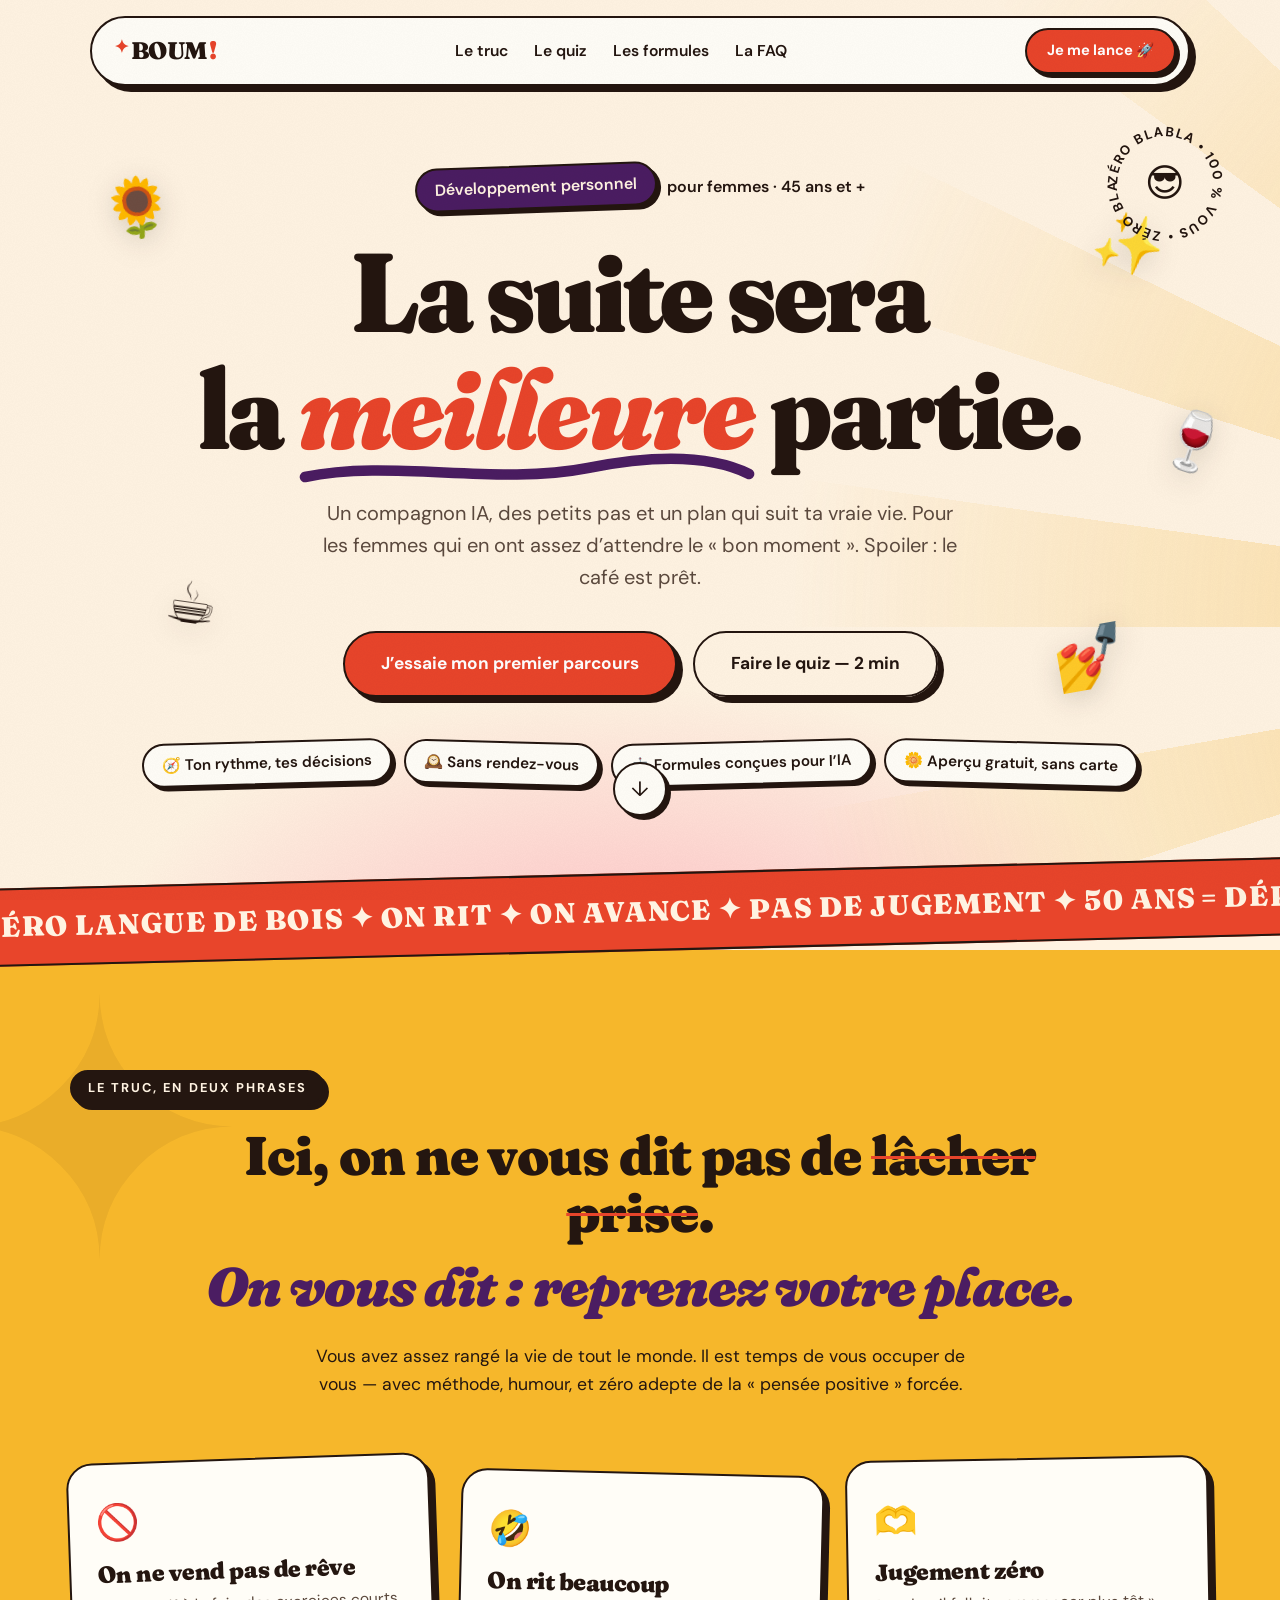
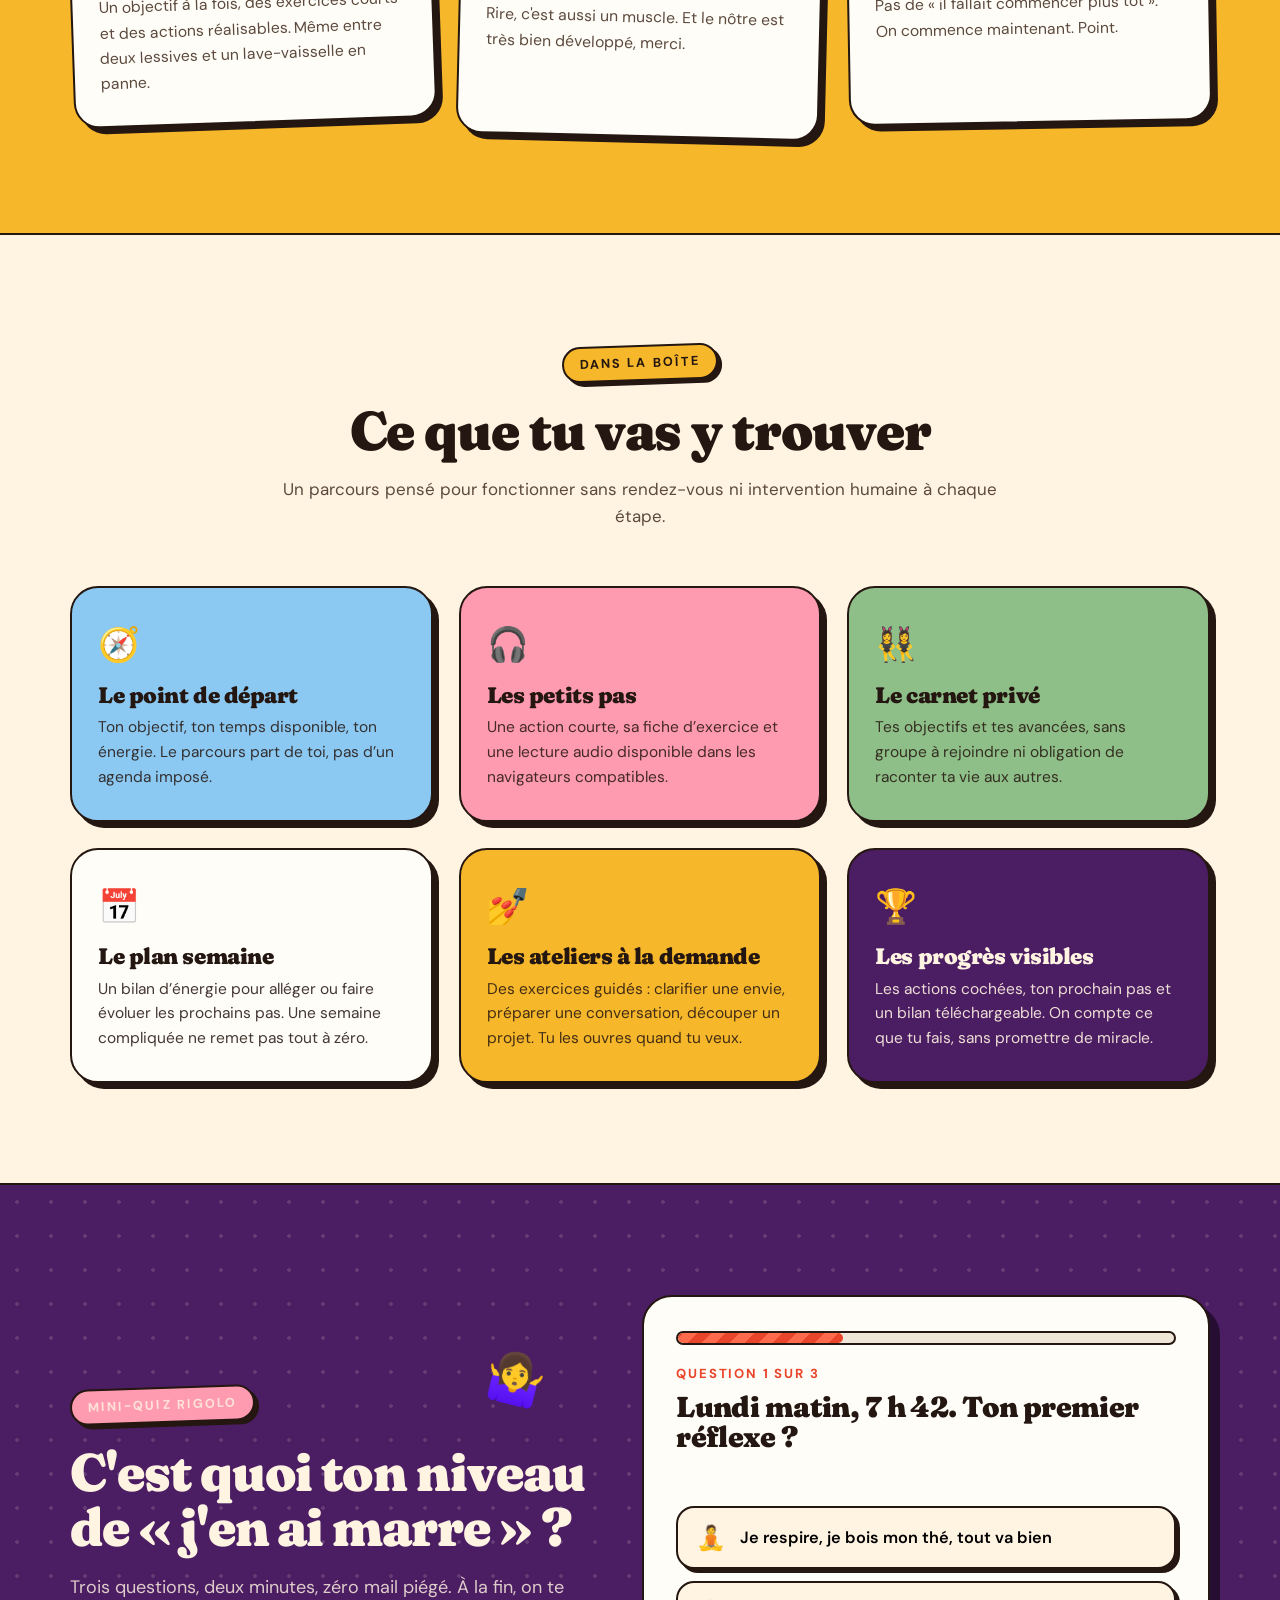
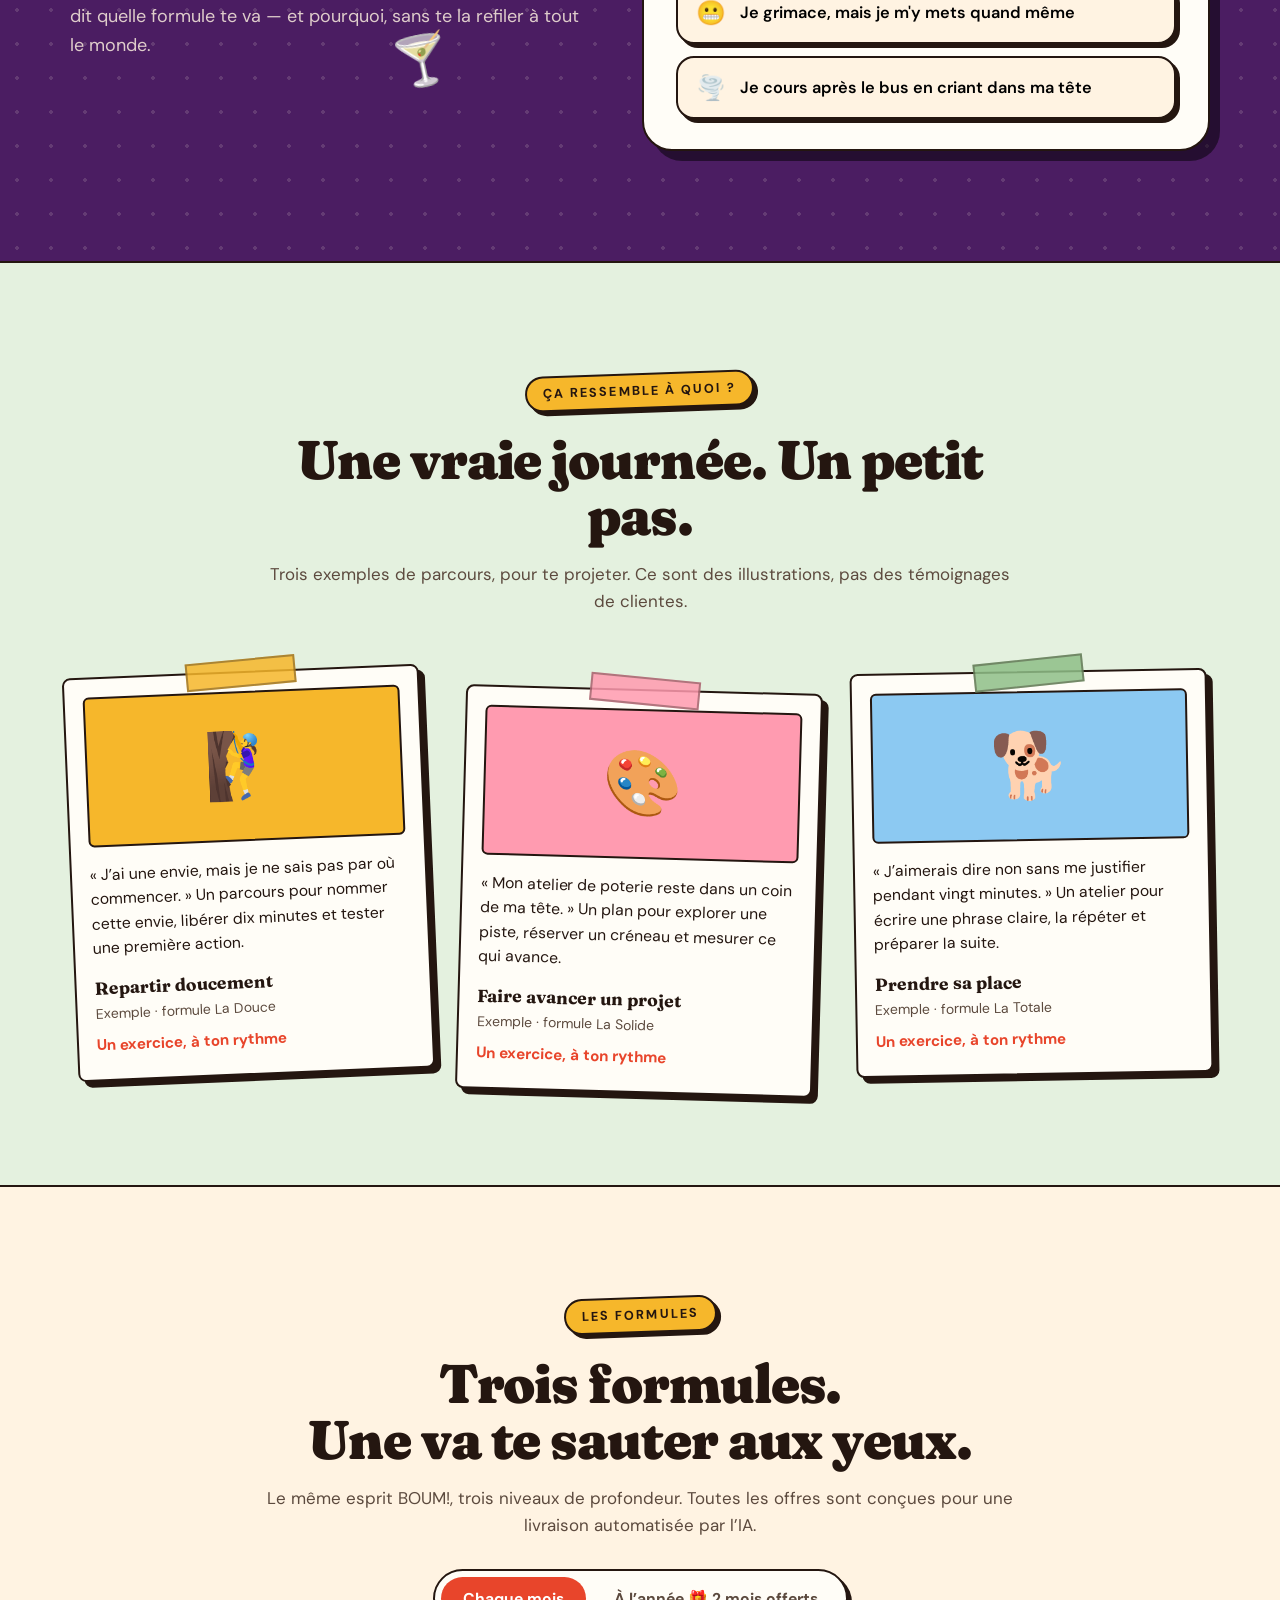
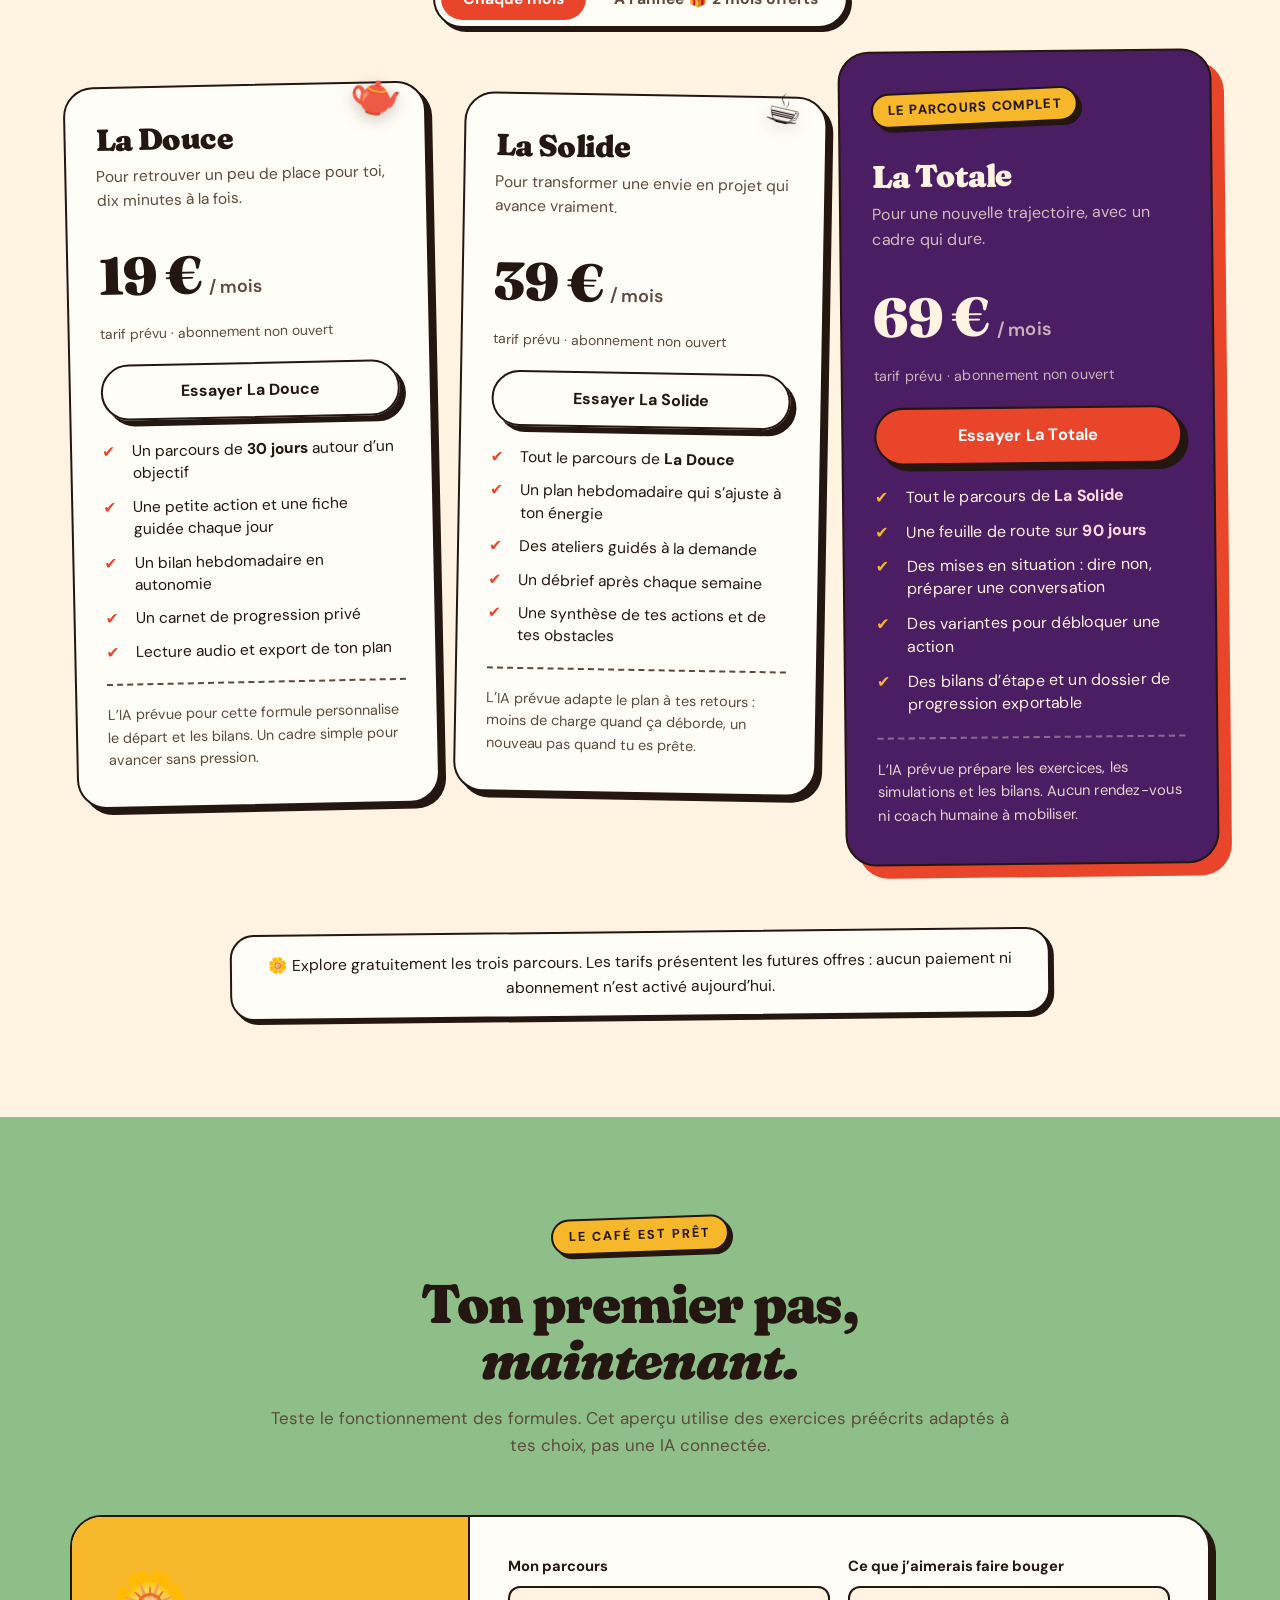
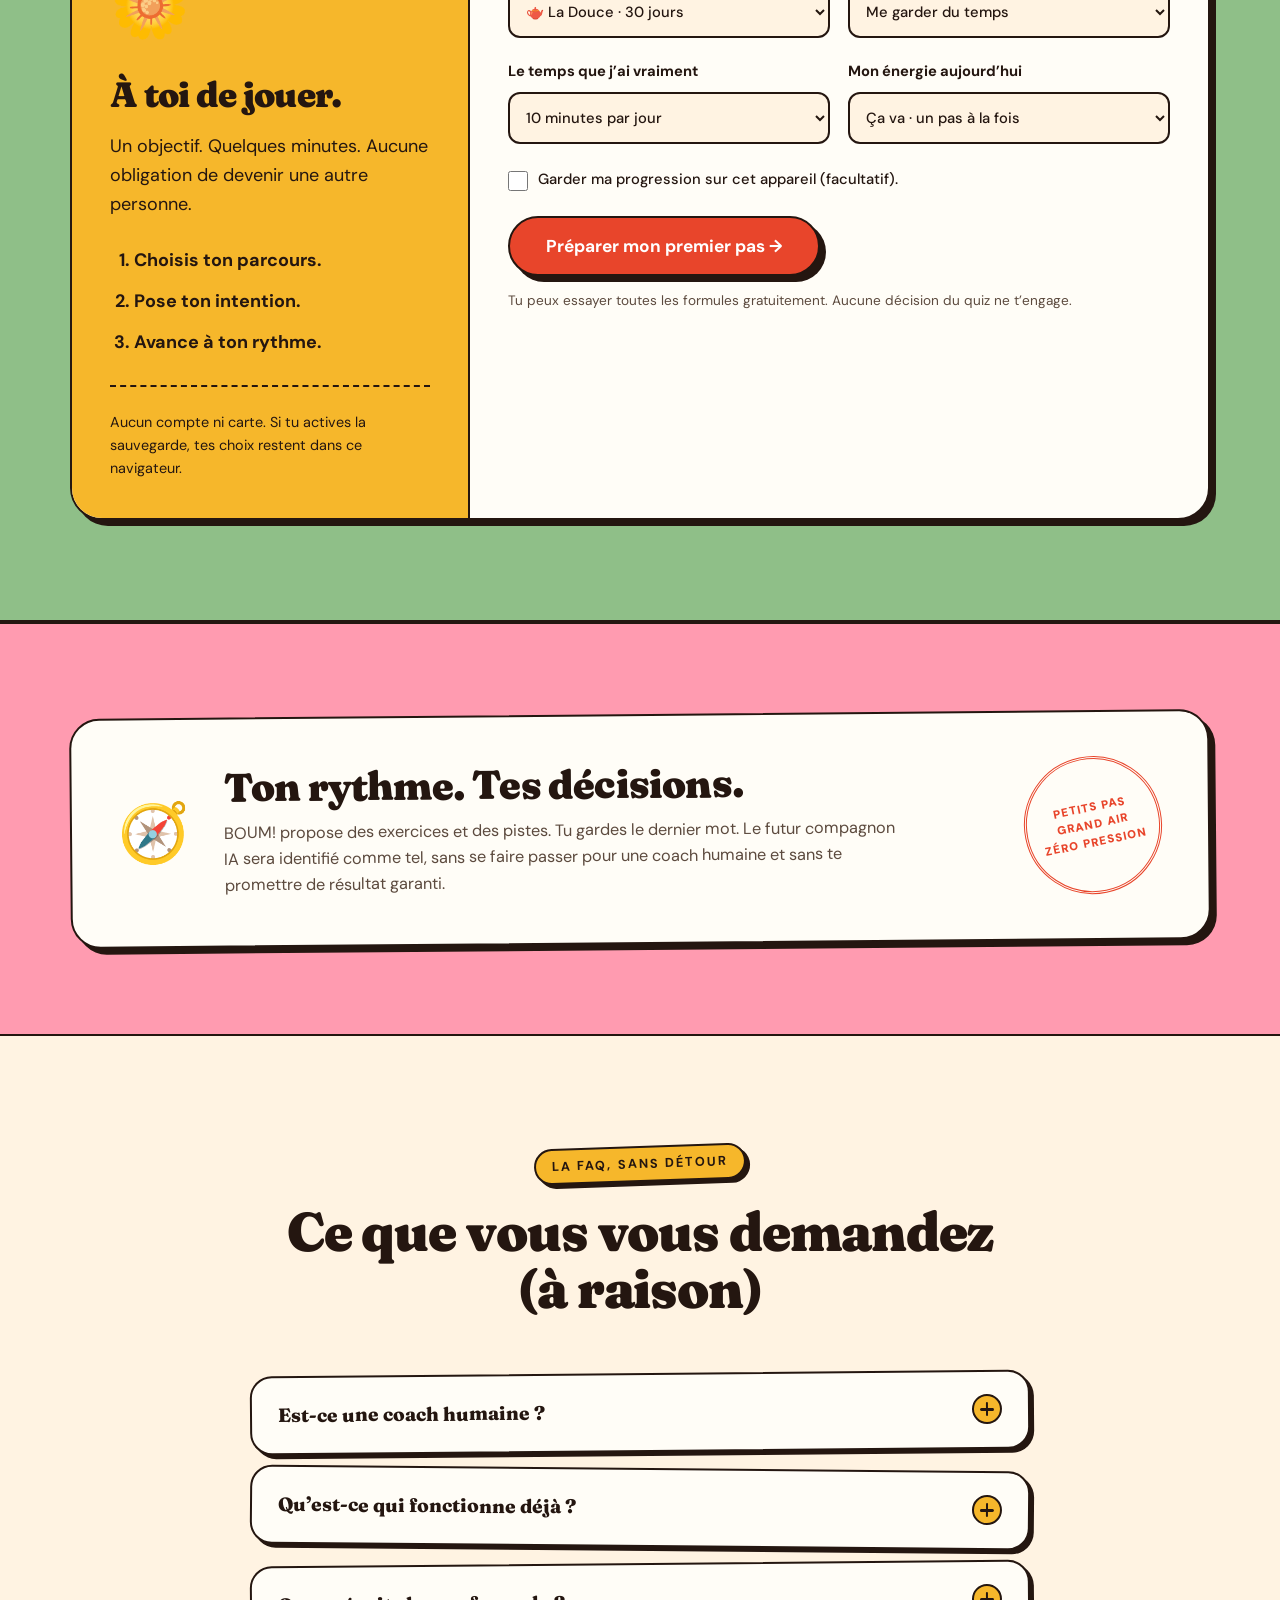
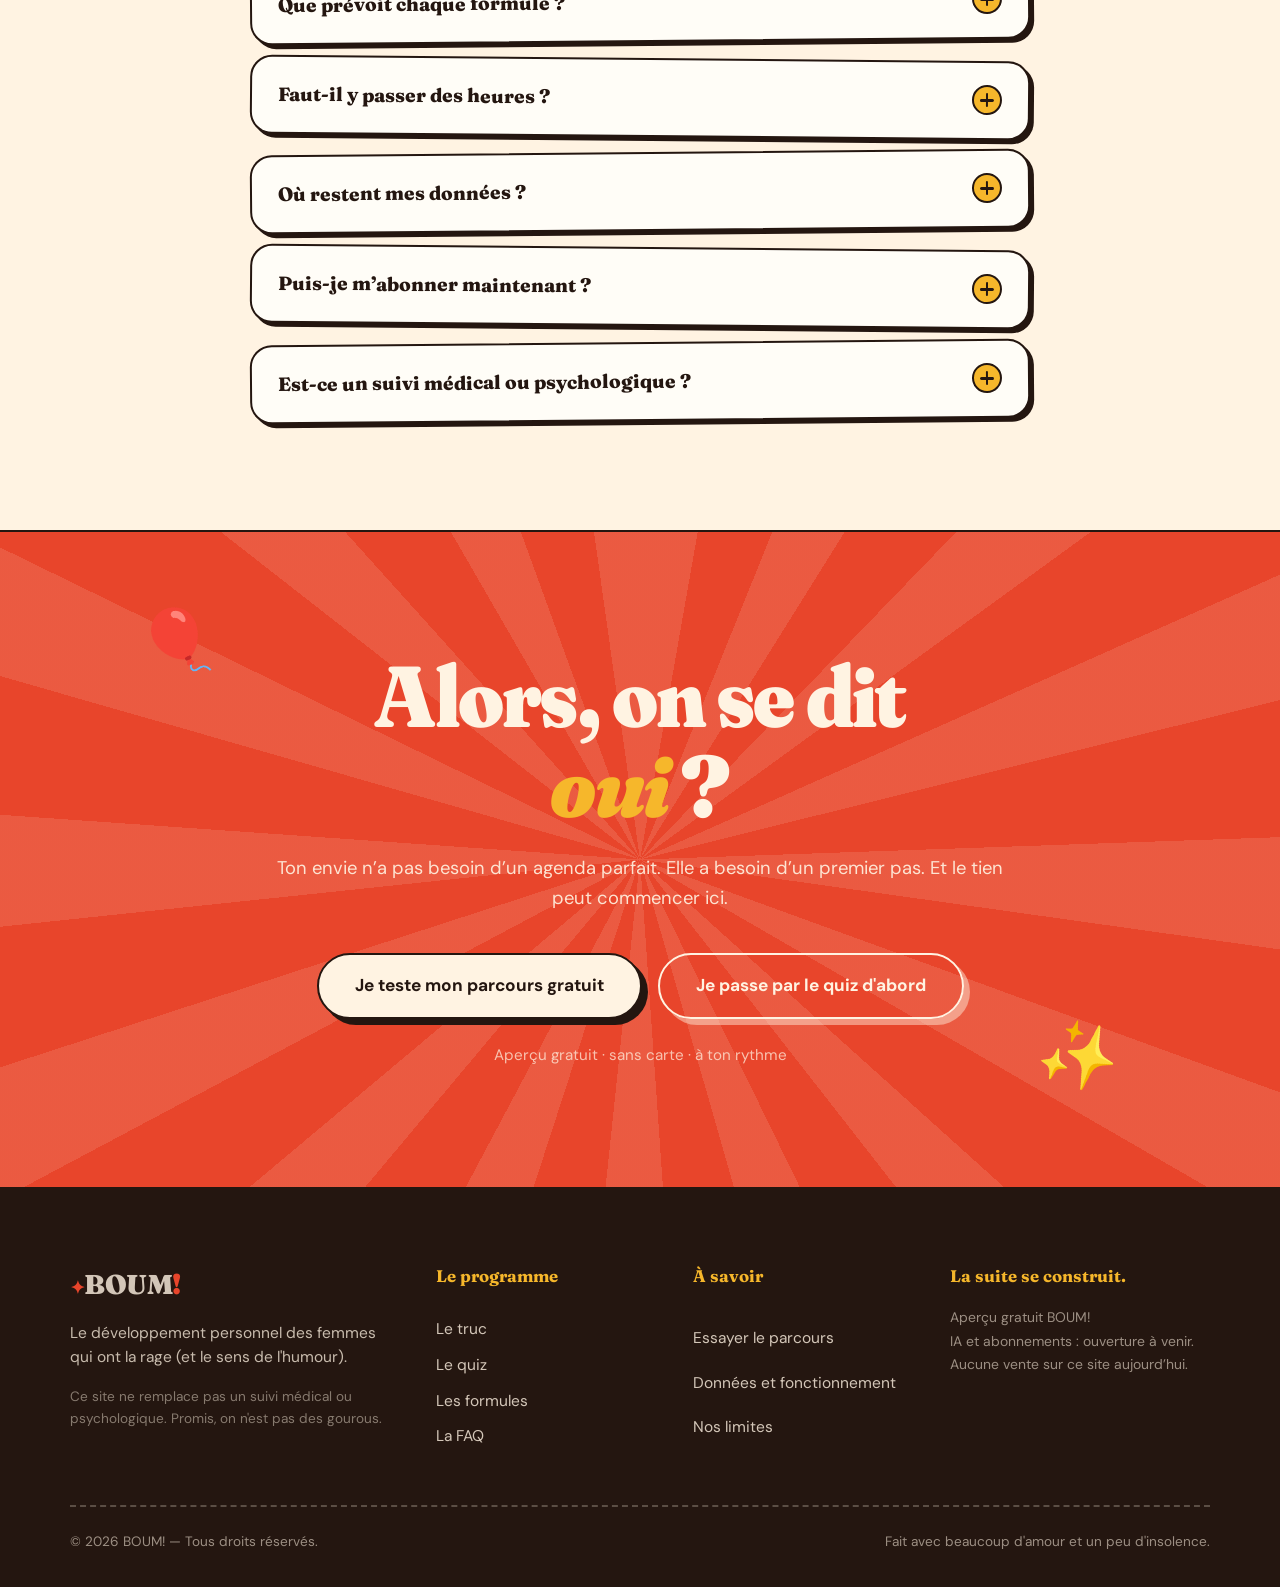
==== commit e7be80b9: "Repenser les offres BOUM pour une livraison IA autonome et ajouter le parcours gratuit" ====
--- a/index.html
+++ b/index.html
@@ -4,11 +4,12 @@
   <meta charset="UTF-8">
   <meta name="viewport" content="width=device-width, initial-scale=1.0">
   <title>BOUM! — Développement personnel pour femmes assumées</title>
-  <meta name="description" content="Coaching, conseils et communauté pour les femmes qui en ont assez d'attendre. 3 formules, garantie 30 jours, zéro langue de bois.">
+  <meta name="description" content="Un parcours personnel à ton rythme, pensé pour l’IA : petits pas, plans adaptatifs et exercices guidés. Découvre gratuitement ton premier programme BOUM!.">
   <link rel="preconnect" href="https://fonts.googleapis.com">
   <link rel="preconnect" href="https://fonts.gstatic.com" crossorigin>
   <link href="https://fonts.googleapis.com/css2?family=Fraunces:ital,opsz,wght@0,9..144,500..900;1,9..144,500..900&family=DM+Sans:ital,opsz,wght@0,9..40,400..800;1,9..40,400..700&display=swap" rel="stylesheet">
   <link rel="stylesheet" href="styles.css">
+  <link rel="stylesheet" href="programme.css">
 </head>
 <body>
 
@@ -67,20 +68,18 @@
         </h1>
 
         <p class="hero__sub reveal">
-          Coaching, conseils et communauté pour les femmes qui en ont assez d'attendre
-          le « bon moment ». Spoiler&nbsp;: c'est maintenant, et ça sent bon le café fraîchement moulu.
+          Un compagnon IA, des petits pas et un plan qui suit ta vraie vie.
+          Pour les femmes qui en ont assez d’attendre le « bon moment ». Spoiler&nbsp;: le café est prêt.
         </p>
 
         <div class="hero__cta reveal">
-          <a href="#formules" class="btn btn--big btn--fill">Je découvre les formules</a>
+          <a href="#programme" class="btn btn--big btn--fill">J’essaie mon premier parcours</a>
           <a href="#quiz" class="btn btn--big btn--outline">Faire le quiz — 2 min</a>
         </div>
 
-        <ul class="hero__trust reveal" aria-label="Nos engagements">
-          <li>💛 Garantie 30 jours</li>
-          <li>🔒 Sans engagement</li>
-          <li>👯 2&nbsp;400 femmes accompagnées</li>
-          <li>⭐ 4,9/5 (612 avis)</li>
+        <ul class="hero__trust reveal" aria-label="Les principes BOUM!">
+          <li>🧭 Ton rythme, tes décisions</li><li>🕰️ Sans rendez-vous</li>
+          <li>🤖 Formules conçues pour l’IA</li><li>🌼 Aperçu gratuit, sans carte</li>
         </ul>
       </div>
 
@@ -90,8 +89,8 @@
     <!-- ===== RUBAN DÉFILANT ===== -->
     <div class="marquee" aria-hidden="true">
       <div class="marquee__track">
-        <span>ZÉRO LANGUE DE BOIS ✦ ON RIT ✦ ON AVANCE ✦ PAS DE JUGEMENT ✦ 50 ANS = DÉPART ✦ CAFÉ OFFERT ✦&nbsp;</span>
-        <span>ZÉRO LANGUE DE BOIS ✦ ON RIT ✦ ON AVANCE ✦ PAS DE JUGEMENT ✦ 50 ANS = DÉPART ✦ CAFÉ OFFERT ✦&nbsp;</span>
+        <span>ZÉRO LANGUE DE BOIS ✦ ON RIT ✦ ON AVANCE ✦ PAS DE JUGEMENT ✦ 50 ANS = DÉPART ✦ PETITS PAS ✦&nbsp;</span>
+        <span>ZÉRO LANGUE DE BOIS ✦ ON RIT ✦ ON AVANCE ✦ PAS DE JUGEMENT ✦ 50 ANS = DÉPART ✦ PETITS PAS ✦&nbsp;</span>
       </div>
     </div>
     <!-- ===== MANIFESTE ===== -->
@@ -100,7 +99,7 @@
         <p class="eyebrow eyebrow--dark reveal">Le truc, en deux phrases</p>
         <h2 class="manifeste__title reveal">
           Ici, on ne vous dit pas de <s>lâcher prise</s>.
-          <span class="manifeste__punch">On vous dit&nbsp;: prenez la nôtre.</span>
+          <span class="manifeste__punch">On vous dit&nbsp;: reprenez votre place.</span>
         </h2>
         <p class="manifeste__sub reveal">
           Vous avez assez rangé la vie de tout le monde. Il est temps de vous occuper de vous —
@@ -111,7 +110,7 @@
           <div class="mcard mcard--1 reveal">
             <span class="mcard__emoji" aria-hidden="true">🚫</span>
             <h3>On ne vend pas de rêve</h3>
-            <p>Des outils concrets, testés par des femmes qui ont un job, des enfants, des parents âgés et un lave-vaisselle en panne.</p>
+            <p>Un objectif à la fois, des exercices courts et des actions réalisables. Même entre deux lessives et un lave-vaisselle en panne.</p>
           </div>
           <div class="mcard mcard--2 reveal">
             <span class="mcard__emoji" aria-hidden="true">🤣</span>
@@ -133,39 +132,39 @@
         <div class="section-head reveal">
           <p class="eyebrow">Dans la boîte</p>
           <h2>Ce que tu vas y trouver</h2>
-          <p class="section-sub">Six trucs bien rangés, aucune croix magnétique à coller sur le frigo.</p>
+          <p class="section-sub">Un parcours pensé pour fonctionner sans rendez-vous ni intervention humaine à chaque étape.</p>
         </div>
 
         <div class="collage__grid">
           <article class="chip chip--a reveal">
             <span class="chip__emoji" aria-hidden="true">🧭</span>
-            <h3>Le bilan sans filtre</h3>
-            <p>30 minutes pour dire les vrais trucs. Pas de questionnaire à 40 cases.</p>
+            <h3>Le point de départ</h3>
+            <p>Ton objectif, ton temps disponible, ton énergie. Le parcours part de toi, pas d’un agenda imposé.</p>
           </article>
           <article class="chip chip--b reveal">
             <span class="chip__emoji" aria-hidden="true">🎧</span>
-            <h3>Des conseils qui tiennent</h3>
-            <p>10 minutes d'audio dans les oreilles, une idée par jour, applicable avant le dîner.</p>
+            <h3>Les petits pas</h3>
+            <p>Une action courte, sa fiche d’exercice et une lecture audio disponible dans les navigateurs compatibles.</p>
           </article>
           <article class="chip chip--c reveal">
             <span class="chip__emoji" aria-hidden="true">👯‍♀️</span>
-            <h3>Le groupe</h3>
-            <p>Des femmes du même âge, mêmes doutes, mêmes blagues. On s'entraide pour de vrai.</p>
+            <h3>Le carnet privé</h3>
+            <p>Tes objectifs et tes avancées, sans groupe à rejoindre ni obligation de raconter ta vie aux autres.</p>
           </article>
           <article class="chip chip--d reveal">
             <span class="chip__emoji" aria-hidden="true">📅</span>
             <h3>Le plan semaine</h3>
-            <p>Trois actions minuscules qui changent tout. Même la semaine où tout déraille.</p>
+            <p>Un bilan d’énergie pour alléger ou faire évoluer les prochains pas. Une semaine compliquée ne remet pas tout à zéro.</p>
           </article>
           <article class="chip chip--e reveal">
             <span class="chip__emoji" aria-hidden="true">💅</span>
-            <h3>Coaching 1:1</h3>
-            <p>Une coach qui vous connaît par votre prénom (et votre thé préféré).</p>
+            <h3>Les ateliers à la demande</h3>
+            <p>Des exercices guidés : clarifier une envie, préparer une conversation, découper un projet. Tu les ouvres quand tu veux.</p>
           </article>
           <article class="chip chip--f reveal">
             <span class="chip__emoji" aria-hidden="true">🏆</span>
-            <h3>Des preuves</h3>
-            <p>Un tableau de bord qui montre vos progrès. Même les minuscules.</p>
+            <h3>Les progrès visibles</h3>
+            <p>Les actions cochées, ton prochain pas et un bilan téléchargeable. On compte ce que tu fais, sans promettre de miracle.</p>
           </article>
         </div>
       </div>
@@ -181,7 +180,7 @@
           <span class="quiz__sticker quiz__sticker--b" aria-hidden="true">🍸</span>
         </div>
 
-        <div class="quiz__card reveal" id="quizCard">
+        <div class="quiz__card reveal" id="quizCard" aria-live="polite">
           <div class="quiz__progress" aria-hidden="true"><span id="quizBar"></span></div>
           <p class="quiz__count" id="quizCount">Question 1 sur 3</p>
           <h3 class="quiz__question" id="quizQuestion">Lundi matin, 7 h 42. Ton premier réflexe&nbsp;?</h3>
@@ -204,34 +203,34 @@
     <section class="temoignages" id="temoignages">
       <div class="container">
         <div class="section-head reveal">
-          <p class="eyebrow">Elles ont osé</p>
-          <h2>Des femmes, pas des cas d'école</h2>
-          <p class="section-sub">Avis vérifiés après au moins 8 semaines. Les prénoms sont vrais, les âges aussi.</p>
+          <p class="eyebrow">Ça ressemble à quoi ?</p>
+          <h2>Une vraie journée. Un petit pas.</h2>
+          <p class="section-sub">Trois exemples de parcours, pour te projeter. Ce sont des illustrations, pas des témoignages de clientes.</p>
         </div>
 
         <div class="polas">
           <figure class="pola pola--1 reveal">
             <span class="pola__tape" aria-hidden="true"></span>
             <div class="pola__photo" aria-hidden="true">🧗‍♀️</div>
-            <blockquote>« À 54 ans, j'ai signé pour une formation de caviste. Mon mari a dit "à ton âge ?". Ma réponse : exactement à mon âge. »</blockquote>
-            <figcaption><strong>Sylvie, 54 ans</strong><span>Angers · formule La Totale</span></figcaption>
-            <div class="pola__stars" aria-label="5 sur 5">★★★★★</div>
+            <blockquote>« J’ai une envie, mais je ne sais pas par où commencer. » Un parcours pour nommer cette envie, libérer dix minutes et tester une première action.</blockquote>
+            <figcaption><strong>Repartir doucement</strong><span>Exemple · formule La Douce</span></figcaption>
+            <div class="pola__stars">Un exercice, à ton rythme</div>
           </figure>
 
           <figure class="pola pola--2 reveal">
             <span class="pola__tape pola__tape--pink" aria-hidden="true"></span>
             <div class="pola__photo" aria-hidden="true">🎨</div>
-            <blockquote>« Le quiz m'a dit "t'es en mode tornade". Il avait raison. Trois mois plus tard, j'ai enfin mon atelier de poterie. »</blockquote>
-            <figcaption><strong>Nadia, 49 ans</strong><span>Rouen · formule La Solide</span></figcaption>
-            <div class="pola__stars" aria-label="5 sur 5">★★★★★</div>
+            <blockquote>« Mon atelier de poterie reste dans un coin de ma tête. » Un plan pour explorer une piste, réserver un créneau et mesurer ce qui avance.</blockquote>
+            <figcaption><strong>Faire avancer un projet</strong><span>Exemple · formule La Solide</span></figcaption>
+            <div class="pola__stars">Un exercice, à ton rythme</div>
           </figure>
 
           <figure class="pola pola--3 reveal">
             <span class="pola__tape pola__tape--sage" aria-hidden="true"></span>
             <div class="pola__photo" aria-hidden="true">🐕</div>
-            <blockquote>« Zéro blabla, des outils, et une coach qui me répond le dimanche. Ma fille dit que je suis "moins reloue". Merci. »</blockquote>
-            <figcaption><strong>Christine, 58 ans</strong><span>Bègles · formule La Totale</span></figcaption>
-            <div class="pola__stars" aria-label="5 sur 5">★★★★★</div>
+            <blockquote>« J’aimerais dire non sans me justifier pendant vingt minutes. » Un atelier pour écrire une phrase claire, la répéter et préparer la suite.</blockquote>
+            <figcaption><strong>Prendre sa place</strong><span>Exemple · formule La Totale</span></figcaption>
+            <div class="pola__stars">Un exercice, à ton rythme</div>
           </figure>
         </div>
       </div>
@@ -242,107 +241,74 @@
         <div class="section-head reveal">
           <p class="eyebrow">Les formules</p>
           <h2>Trois formules.<br>Une va te sauter aux yeux.</h2>
-          <p class="section-sub">On te dit celles que choisissent 7 femmes sur 10 — et pourquoi aucune n'a regretté.</p>
+          <p class="section-sub">Le même esprit BOUM!, trois niveaux de profondeur. Toutes les offres sont conçues pour une livraison automatisée par l’IA.</p>
 
           <div class="toggle" role="group" aria-label="Période de facturation">
             <button class="toggle__btn is-active" data-period="monthly" aria-pressed="true">Chaque mois</button>
-            <button class="toggle__btn" data-period="annual" aria-pressed="false">L'année 🎁 2 mois offerts</button>
-          </div>
-        </div>
-
-        <div class="plans">
-
-          <!-- La Douce -->
-          <article class="plan plan--douce reveal">
-            <span class="plan__sticker" aria-hidden="true">🫖</span>
-            <header class="plan__head">
-              <h3>La Douce</h3>
-              <p>Pour te remettre en route sans te mettre la pression.</p>
-            </header>
-            <div class="plan__price">
-              <span class="plan__amount"><span class="plan__value" data-monthly="19" data-annual="16">19</span>&nbsp;€</span>
-              <span class="plan__per">/ mois</span>
-              <span class="plan__billing">facturé chaque mois</span>
-            </div>
-            <a href="#garantie" class="btn btn--block btn--outline">Je commence doucement</a>
-            <ul class="plan__list">
-              <li>Le programme «&nbsp;30 jours à moi&nbsp;» guidé pas à pas</li>
-              <li>Un conseil audio par semaine (10 min max, promis)</li>
-              <li>Le groupe privé, cafés virtuels compris</li>
-              <li>Ton tableau de bord de progrès</li>
-              <li>Garantie 30 jours</li>
-            </ul>
-          </article>
-
-          <!-- La Solide -->
-          <article class="plan plan--solide reveal">
-            <span class="plan__sticker" aria-hidden="true">☕</span>
-            <header class="plan__head">
-              <h3>La Solide</h3>
-              <p>Pour passer de «&nbsp;j'aimerais bien&nbsp;» à «&nbsp;je l'ai fait&nbsp;».</p>
-            </header>
-            <div class="plan__price">
-              <span class="plan__amount"><span class="plan__value" data-monthly="59" data-annual="49">59</span>&nbsp;€</span>
-              <span class="plan__per">/ mois</span>
-              <span class="plan__billing">facturé chaque mois</span>
-            </div>
-            <a href="#garantie" class="btn btn--block btn--outline">Je prends la solide</a>
-            <ul class="plan__list">
-              <li>Tout ce qu'il y a dans <strong>La Douce</strong></li>
-              <li>La bibliothèque entière (50+ ressources)</li>
-              <li>2 ateliers de groupe par mois</li>
-              <li>Ton plan d'action personnalisé</li>
-              <li>Objectifs du trimestre, on vérifie ensemble</li>
-            </ul>
-          </article>
-          <!-- La Totale : la plus chère, la plus enviée -->
-          <article class="plan plan--totale reveal">
-            <span class="plan__ribbon">La préférée — 7 femmes sur 10</span>
-            <header class="plan__head">
-              <span class="plan__badge">⭐ Meilleure offre</span>
-              <h3>La Totale</h3>
-              <p>Le grand train. Celui qui change la trajectoire.</p>
-            </header>
-            <div class="plan__price">
-              <span class="plan__old">Valeur marché&nbsp;: 390&nbsp;€</span>
-              <span class="plan__amount"><span class="plan__value" data-monthly="149" data-annual="124">149</span>&nbsp;€</span>
-              <span class="plan__per">/ mois</span>
-              <span class="plan__billing">soit 34 € la semaine — facturé chaque mois</span>
-            </div>
-            <a href="#garantie" class="btn btn--block btn--fill btn--big">J'y vais, ça suffit</a>
-            <p class="plan__note">★ Conseillée par 94 % de nos femmes accompagnées</p>
-            <ul class="plan__list">
-              <li>Tout ce qu'il y a dans <strong>La Solide</strong></li>
-              <li><strong>Coach à toi</strong> — 2 sessions individuelles d'1 h par mois</li>
-              <li><strong>Plan 100 % sur-mesure</strong>, révisé chaque semaine</li>
-              <li><strong>Réponse prioritaire 7j/7</strong> par message (oui, même dimanche)</li>
-              <li>Protocole anti-procrastination avancé + bilan des blocages</li>
-              <li>Bilan mensuel détaillé, avec plan ajusté</li>
-              <li><strong>Garantie résultat</strong>&nbsp;: 3 mois offerts si rien ne bouge</li>
-            </ul>
-            <footer class="plan__foot">
-              <p><strong>Le calcul est vite fait.</strong> Deux séances de coaching valent 180&nbsp;€ ailleurs&nbsp;; ici, elles sont dedans. Et si rien ne bouge en 30 jours, tu es remboursée — sans avoir à écrire un mot de justification.</p>
-            </footer>
-          </article>
-        </div>
-
-        <p class="formules__reassure reveal">
-          🛡️ Toutes les formules incluent la garantie 30 jours, le paiement sécurisé et le droit de changer d'avis à tout moment. On ne réclame pas votre chaton en otage.
-        </p>
-      </div>
-    </section>
-
-    <!-- ===== GARANTIE ===== -->
-    <section class="garantie" id="garantie">
-      <div class="container garantie__box reveal">
-        <span class="garantie__icon" aria-hidden="true">🛡️</span>
-        <div>
-          <h2>30 jours pour changer d'avis.</h2>
-          <p>Tu essaies, tu avances, et si le programme ne te convient pas, tu écris un simple message&nbsp;: on te rembourse tout. Aucune question, aucun formulaire à rallonge. C'est écrit noir sur blanc dans nos CGV — et on les a relues deux fois, promis.</p>
-        </div>
-        <span class="garantie__stamp" aria-hidden="true">REMBOURSÉ<br>SI PAS<br>CONTENTE</span>
-      </div>
-    </section>
+            <button class="toggle__btn" data-period="annual" aria-pressed="false">À l’année 🎁 2 mois offerts</button>
+          </div>
+        </div>
+
+        <div class="plans"><article class="plan plan--douce reveal" id="formule-douce">
+ <span class="plan__sticker" aria-hidden="true">🫖</span>
+ <header class="plan__head"><h3>La Douce</h3><p>Pour retrouver un peu de place pour toi, dix minutes à la fois.</p></header>
+ <div class="plan__price"><span class="plan__amount"><span class="plan__value" data-monthly="19" data-annual="15.83">19</span>&nbsp;€</span><span class="plan__per">/ mois</span><span class="plan__billing" data-total="190">tarif prévu · abonnement non ouvert</span></div>
+ <a href="#programme" class="btn btn--block btn--outline" data-choose-plan="douce">Essayer La Douce</a>
+ <ul class="plan__list"><li>Un parcours de <strong>30 jours</strong> autour d’un objectif</li><li>Une petite action et une fiche guidée chaque jour</li><li>Un bilan hebdomadaire en autonomie</li><li>Un carnet de progression privé</li><li>Lecture audio et export de ton plan</li></ul>
+ <footer class="plan__foot"><p>L’IA prévue pour cette formule personnalise le départ et les bilans. Un cadre simple pour avancer sans pression.</p></footer></article>
+<article class="plan plan--solide reveal" id="formule-solide">
+ <span class="plan__sticker" aria-hidden="true">☕</span>
+ <header class="plan__head"><h3>La Solide</h3><p>Pour transformer une envie en projet qui avance vraiment.</p></header>
+ <div class="plan__price"><span class="plan__amount"><span class="plan__value" data-monthly="39" data-annual="32.50">39</span>&nbsp;€</span><span class="plan__per">/ mois</span><span class="plan__billing" data-total="390">tarif prévu · abonnement non ouvert</span></div>
+ <a href="#programme" class="btn btn--block btn--outline" data-choose-plan="solide">Essayer La Solide</a>
+ <ul class="plan__list"><li>Tout le parcours de <strong>La Douce</strong></li><li>Un plan hebdomadaire qui s’ajuste à ton énergie</li><li>Des ateliers guidés à la demande</li><li>Un débrief après chaque semaine</li><li>Une synthèse de tes actions et de tes obstacles</li></ul>
+ <footer class="plan__foot"><p>L’IA prévue adapte le plan à tes retours : moins de charge quand ça déborde, un nouveau pas quand tu es prête.</p></footer></article>
+<article class="plan plan--totale reveal" id="formule-totale">
+ <span class="plan__badge">Le parcours complet</span>
+ <header class="plan__head"><h3>La Totale</h3><p>Pour une nouvelle trajectoire, avec un cadre qui dure.</p></header>
+ <div class="plan__price"><span class="plan__amount"><span class="plan__value" data-monthly="69" data-annual="57.50">69</span>&nbsp;€</span><span class="plan__per">/ mois</span><span class="plan__billing" data-total="690">tarif prévu · abonnement non ouvert</span></div>
+ <a href="#programme" class="btn btn--block btn--fill" data-choose-plan="totale">Essayer La Totale</a>
+ <ul class="plan__list"><li>Tout le parcours de <strong>La Solide</strong></li><li>Une feuille de route sur <strong>90 jours</strong></li><li>Des mises en situation : dire non, préparer une conversation</li><li>Des variantes pour débloquer une action</li><li>Des bilans d’étape et un dossier de progression exportable</li></ul>
+ <footer class="plan__foot"><p>L’IA prévue prépare les exercices, les simulations et les bilans. Aucun rendez-vous ni coach humaine à mobiliser.</p></footer></article></div><p class="formules__reassure reveal">🌼 Explore gratuitement les trois parcours. Les tarifs présentent les futures offres : aucun paiement ni abonnement n’est activé aujourd’hui.</p>
+      </div>
+    </section>
+
+    <!-- ===== PARCOURS AUTONOME ===== -->
+    <section class="programme" id="programme">
+      <div class="container">
+        <div class="section-head"><p class="eyebrow">Le café est prêt</p><h2>Ton premier pas,<br><em>maintenant.</em></h2><p class="section-sub">Teste le fonctionnement des formules. Cet aperçu utilise des exercices préécrits adaptés à tes choix, pas une IA connectée.</p></div>
+        <div class="programme__shell">
+          <aside class="programme__aside"><span aria-hidden="true" class="programme__flower">🌼</span><h3>À toi de jouer.</h3><p>Un objectif. Quelques minutes. Aucune obligation de devenir une autre personne.</p><ol><li>Choisis ton parcours.</li><li>Pose ton intention.</li><li>Avance à ton rythme.</li></ol><p class="programme__privacy">Aucun compte ni carte. Si tu actives la sauvegarde, tes choix restent dans ce navigateur.</p></aside>
+          <div class="programme__content">
+            <form id="programmeForm">
+              <div class="programme__fields">
+                <label for="programmePlan">Mon parcours<select id="programmePlan" name="plan"><option value="douce">🫖 La Douce · 30 jours</option><option value="solide">☕ La Solide · 30 jours adaptatifs</option><option value="totale">🌻 La Totale · 90 jours</option></select></label>
+                <label for="programmeGoal">Ce que j’aimerais faire bouger<select id="programmeGoal" name="goal"><option value="temps">Me garder du temps</option><option value="projet">Faire avancer un projet</option><option value="limites">Poser mes limites</option></select></label>
+                <label for="programmeTime">Le temps que j’ai vraiment<select id="programmeTime" name="minutes"><option value="5">5 minutes par jour</option><option value="10" selected>10 minutes par jour</option><option value="20">20 minutes par jour</option></select></label>
+                <label for="programmeEnergy">Mon énergie aujourd’hui<select id="programmeEnergy" name="energy"><option value="doucement">Batterie basse · doucement</option><option value="stable" selected>Ça va · un pas à la fois</option><option value="elan">J’ai de l’élan · allons-y</option></select></label>
+              </div>
+              <label class="programme__consent"><input type="checkbox" id="programmeRemember"> Garder ma progression sur cet appareil (facultatif).</label>
+              <button type="submit" class="btn btn--fill btn--big">Préparer mon premier pas →</button>
+              <p class="programme__small">Tu peux essayer toutes les formules gratuitement. Aucune décision du quiz ne t’engage.</p>
+            </form>
+            <section id="programmeDashboard" hidden aria-labelledby="dashboardTitle">
+              <div class="programme__dashboard-head"><div><p class="programme__label" id="dashboardPlan"></p><h3 id="dashboardTitle" tabindex="-1">Ton parcours est prêt.</h3></div><button type="button" class="programme__text-btn" id="programmeEdit">Modifier mes choix</button></div>
+              <p id="programmeSummary"></p>
+              <div class="programme__stats"><div><strong id="programmeCompleted">0</strong><span>actions faites</span></div><div><strong id="programmeDuration">30</strong><span>jours de parcours</span></div><div><strong id="programmeMinutes">10</strong><span>minutes par pas</span></div></div>
+              <progress id="programmeProgress" max="30" value="0" aria-label="Progression du parcours"></progress>
+              <div class="programme__task"><p class="programme__label" id="taskDay"></p><h4 id="taskTitle"></h4><p id="taskText"></p><p class="programme__tip" id="taskTip"></p><div class="programme__actions"><button type="button" class="btn btn--fill" id="taskComplete">C’est fait ✓</button><button type="button" class="btn btn--outline" id="taskAudio">Écouter la fiche</button></div><p id="audioStatus" class="programme__small"></p></div>
+              <div class="programme__checkin"><h4>Mon bilan d’étape</h4><p id="programmeReview"></p><p id="programmeRoadmap" class="programme__small"></p></div>
+              <div id="programmeAdaptive" hidden class="programme__checkin"><h4>On ajuste le prochain pas ?</h4><label for="checkinEnergy">Mon énergie pour la suite<select id="checkinEnergy"><option value="doucement">Batterie basse</option><option value="stable">Un pas à la fois</option><option value="elan">J’ai de l’élan</option></select></label><button type="button" id="checkinApply" class="btn btn--outline">Ajuster mon rythme</button><p id="checkinFeedback" class="programme__small"></p></div>
+              <div id="programmeWorkshop" hidden class="programme__workshop"><h4 id="workshopTitle">Mon atelier</h4><p id="workshopText"></p><button type="button" id="workshopNext" class="btn btn--outline">Un autre exercice</button></div>
+              <div class="programme__actions programme__tools"><button type="button" id="programmeExport" class="programme__text-btn">Télécharger mon bilan</button><button type="button" id="programmeReset" class="programme__text-btn">Effacer mon parcours</button></div>
+              <p id="programmeStorage" class="programme__small"></p>
+            </section>
+            <p id="programmeStatus" role="status" aria-live="polite" class="programme__status"></p>
+          </div>
+        </div>
+      </div>
+    </section>
+    <section class="garantie" id="garantie"><div class="container garantie__box reveal"><span class="garantie__icon" aria-hidden="true">🧭</span><div><h2>Ton rythme. Tes décisions.</h2><p>BOUM! propose des exercices et des pistes. Tu gardes le dernier mot. Le futur compagnon IA sera identifié comme tel, sans se faire passer pour une coach humaine et sans te promettre de résultat garanti.</p></div><span class="garantie__stamp" aria-hidden="true">PETITS PAS<br>GRAND AIR<br>ZÉRO PRESSION</span></div></section>
     <!-- ===== FAQ ===== -->
     <section class="faq" id="faq">
       <div class="container container--narrow">
@@ -351,38 +317,13 @@
           <h2>Ce que vous vous demandez (à raison)</h2>
         </div>
 
-        <div class="faq__list">
-          <details class="faq__item reveal">
-            <summary>« Je suis trop vieille pour ça, non&nbsp;? »<span class="faq__plus" aria-hidden="true"></span></summary>
-            <p>Vous avez 52 ans, pas 92. Et même à 92, on connaît des dames qui ont repris le piano, le dessin à cheval ou l'espagnol. L'âge, c'est un chiffre ; l'envie, c'est une décision.</p>
-          </details>
-          <details class="faq__item reveal">
-            <summary>Combien de temps par semaine&nbsp;?<span class="faq__plus" aria-hidden="true"></span></summary>
-            <p>2 à 3 heures, réparties comme vous voulez. Les ressources font 10 à 20 minutes : elles passent dans un trajet en train ou un café.</p>
-          </details>
-          <details class="faq__item reveal">
-            <summary>Et si je suis très occupée (job, enfants, parents)&nbsp;?<span class="faq__plus" aria-hidden="true"></span></summary>
-            <p>C'est même pour ça qu'on existe. Le plan semaine tient en trois petites actions. Et la semaine où tout déraille, on ne vous gronde pas : on reprend là où vous en étiez.</p>
-          </details>
-          <details class="faq__item reveal">
-            <summary>Y a-t-il un engagement&nbsp;?<span class="faq__plus" aria-hidden="true"></span></summary>
-            <p>Aucun. Vous mettez en pause ou vous arrêtez quand vous voulez, en deux clics, sans appel téléphonique de rétention. Jamais.</p>
-          </details>
-          <details class="faq__item reveal">
-            <summary>Comment se passe le remboursement&nbsp;?<span class="faq__plus" aria-hidden="true"></span></summary>
-            <p>Un message dans les 30 jours, remboursement sous 5 jours ouvrés, sans justification. On préfère vous voir partir contente que rester à contrecœur.</p>
-          </details>
-          <details class="faq__item reveal">
-            <summary>Les seings-oupsions sont-elles en visio&nbsp;?<span class="faq__plus" aria-hidden="true"></span></summary>
-            <p>Oui, en visio, aux horaires qui vous arrangent — y compris le soir. Le lien de réservation arrive avec votre inscription.</p>
-          </details>
-          <details class="faq__item reveal">
-            <summary>Puis-je changer de formule plus tard&nbsp;?<span class="faq__plus" aria-hidden="true"></span></summary>
-            <p>N'importe quand, au prorata, sans frais. Beaucoup commencent par La Douce et montent en La Totale après leur bilan.</p>
-          </details>
-        </div>
-      </div>
-    </section>
+        <div class="faq__list"><details class="faq__item reveal"><summary>Est-ce une coach humaine ?<span class="faq__plus" aria-hidden="true"></span></summary><p>Non. Les offres sont conçues pour un compagnon IA : un point de départ, des exercices, des bilans et des plans ajustés. Aucun appel, rendez-vous ou message d’une coach humaine n’est inclus.</p></details>
+<details class="faq__item reveal"><summary>Qu’est-ce qui fonctionne déjà ?<span class="faq__plus" aria-hidden="true"></span></summary><p>Le quiz, le parcours gratuit, les fiches d’exercice, les bilans de rythme, la progression et le téléchargement du bilan. L’aperçu choisit des contenus préécrits à partir de tes réponses. La génération par IA et les abonnements payants ne sont pas encore connectés.</p></details>
+<details class="faq__item reveal"><summary>Que prévoit chaque formule ?<span class="faq__plus" aria-hidden="true"></span></summary><p>La Douce : un parcours simple de 30 jours. La Solide : un plan ajustable et des ateliers guidés. La Totale : un cadre de 90 jours, des mises en situation et des bilans d’étape. Tu peux explorer les trois niveaux dans l’aperçu gratuit.</p></details>
+<details class="faq__item reveal"><summary>Faut-il y passer des heures ?<span class="faq__plus" aria-hidden="true"></span></summary><p>Tu choisis 5, 10 ou 20 minutes. Avec La Solide et La Totale, le bilan d’énergie modifie les prochains pas. Tu avances quand tu veux ; aucun créneau à réserver.</p></details>
+<details class="faq__item reveal"><summary>Où restent mes données ?<span class="faq__plus" aria-hidden="true"></span></summary><p>L’aperçu fonctionne sans compte et ne transmet pas tes choix à un fournisseur IA. La sauvegarde sur cet appareil est facultative ; sinon, le parcours reste seulement dans l’onglet ouvert. Tu peux télécharger ton bilan ou effacer ta progression à tout moment.</p></details>
+<details class="faq__item reveal"><summary>Puis-je m’abonner maintenant ?<span class="faq__plus" aria-hidden="true"></span></summary><p>Pas encore. Les tarifs présentent les offres prévues. L’aperçu est gratuit, sans carte, et ne crée aucun abonnement. Les conditions d’achat, l’annulation et le remboursement devront être disponibles avant l’ouverture des ventes.</p></details>
+<details class="faq__item reveal"><summary>Est-ce un suivi médical ou psychologique ?<span class="faq__plus" aria-hidden="true"></span></summary><p>Non. BOUM! est un outil d’organisation personnelle et d’exercices du quotidien. Il ne pose aucun diagnostic et ne remplace pas un suivi médical ou psychologique. Pour une difficulté qui demande un accompagnement professionnel, adresse-toi à une personne qualifiée.</p></details></div></div></section>
 
     <!-- ===== CTA FINAL ===== -->
     <section class="cta">
@@ -390,12 +331,12 @@
         <span class="cta__sticker" aria-hidden="true">🎈</span>
         <span class="cta__sticker cta__sticker--b" aria-hidden="true">✨</span>
         <h2>Alors, on se dit<br><em>oui</em>&nbsp;?</h2>
-        <p>2 400 femmes t'attendent. Elles sont sympas, elles ne mordent pas, et le café est offert.</p>
+        <p>Ton envie n’a pas besoin d’un agenda parfait. Elle a besoin d’un premier pas. Et le tien peut commencer ici.</p>
         <div class="cta__btns">
-          <a href="#formules" class="btn btn--big btn--cream">Je choisis ma formule</a>
+          <a href="#programme" class="btn btn--big btn--cream">Je teste mon parcours gratuit</a>
           <a href="#quiz" class="btn btn--big btn--ghost">Je passe par le quiz d'abord</a>
         </div>
-        <p class="cta__note">Gratuit · 2 minutes · sans engagement</p>
+        <p class="cta__note">Aperçu gratuit · sans carte · à ton rythme</p>
       </div>
     </section>
 
@@ -420,18 +361,9 @@
         <a href="#formules">Les formules</a>
         <a href="#faq">La FAQ</a>
       </nav>
-      <nav aria-label="Informations légales">
-        <h4>Les papiers</h4>
-        <a href="#">Mentions légales</a>
-        <a href="#">CGV</a>
-        <a href="#">Confidentialité</a>
-        <a href="#">Contact</a>
-      </nav>
+      <nav aria-label="Informations sur le service"><h4>À savoir</h4><a href="#programme">Essayer le parcours</a><a href="#faq">Données et fonctionnement</a><a href="#garantie">Nos limites</a></nav>
       <div>
-        <h4>On papote&nbsp;?</h4>
-        <a href="mailto:bonjour@boum.fr">bonjour@boum.fr</a>
-        <p class="footer__small">Réponse sous 24 h ouvrées, en français correct.<br>Paiement sécurisé CB · Apple Pay · PayPal</p>
-      </div>
+        <h4>La suite se construit.</h4><p class="footer__small">Aperçu gratuit BOUM!<br>IA et abonnements : ouverture à venir.<br>Aucune vente sur ce site aujourd’hui.</p></div>
     </div>
     <div class="container footer__bottom">
       <p>© 2026 BOUM! — Tous droits réservés.</p>
@@ -440,5 +372,7 @@
   </footer>
 
   <script src="script.js"></script>
+  <script src="programme-core.js"></script>
+  <script src="programme.js"></script>
 </body>
 </html>
--- a/styles.css
+++ b/styles.css
@@ -24,7 +24,7 @@
 
 [hidden] { display: none !important; }
 
-html { scroll-behavior: smooth; scroll-padding-top: 96px; }
+html { scroll-behavior: smooth; scroll-padding-top: 96px; overflow-x: clip; }
 
 body {
   font-family: var(--font-b);
--- a/programme.css
+++ b/programme.css
@@ -0,0 +1,60 @@
+/* Le carnet BOUM! : même papier, mêmes couleurs, une vraie place pour agir. */
+.programme { background: var(--sage); padding: 100px 0; border-bottom: var(--border); }
+.programme__shell { display: grid; grid-template-columns: .7fr 1.3fr; border: var(--border); border-radius: 32px; box-shadow: var(--pop); background: var(--paper); overflow: hidden; }
+.programme__aside { background: var(--mustard); padding: 38px; border-right: var(--border); }
+.programme__flower { display: block; font-size: 4rem; margin-bottom: 20px; }
+.programme__aside h3 { font-size: 2.2rem; margin-bottom: 18px; }
+.programme__aside ol { padding-left: 24px; margin: 28px 0; display: grid; gap: 12px; font-weight: 700; }
+.programme__privacy { padding-top: 24px; border-top: 2px dashed var(--ink); font-size: .9rem; }
+.programme__content { padding: 38px; min-width: 0; }
+.programme__fields { display: grid; grid-template-columns: 1fr 1fr; gap: 22px 18px; margin-bottom: 24px; }
+.programme label { display: grid; gap: 8px; font-size: .92rem; font-weight: 700; }
+.programme select { width: 100%; min-width: 0; font: inherit; font-weight: 500; padding: 13px 34px 13px 12px; border: 2px solid var(--ink); border-radius: 12px; background: var(--cream); color: var(--ink); }
+.programme .programme__consent { display: flex; align-items: flex-start; gap: 10px; margin-bottom: 24px; font-weight: 500; }
+.programme__consent input { accent-color: var(--plum); width: 20px; height: 20px; flex-shrink: 0; margin-top: 3px; }
+.programme__small { font-size: .85rem; color: var(--ink-soft); line-height: 1.55; margin-top: 14px; overflow-wrap: anywhere; }
+.programme__status { margin-top: 14px; font-weight: 700; font-size: .9rem; }
+.programme__status:empty { display: none; }
+.programme__dashboard-head { display: flex; align-items: flex-start; justify-content: space-between; gap: 20px; margin-bottom: 16px; }
+.programme__dashboard-head h3 { font-size: 1.8rem; }
+.programme__label { font-size: .78rem; text-transform: uppercase; letter-spacing: .08em; font-weight: 800; margin-bottom: 10px; }
+.programme__text-btn { border: none; padding: 8px 0; background: transparent; font: inherit; font-size: .9rem; font-weight: 700; color: var(--plum); text-decoration: underline; text-underline-offset: 4px; cursor: pointer; }
+.programme__stats { display: grid; grid-template-columns: repeat(3, 1fr); gap: 12px; margin: 26px 0 18px; }
+.programme__stats div { background: var(--cream); border: 2px solid var(--ink); border-radius: 14px; padding: 14px 10px; text-align: center; }
+.programme__stats strong { font-family: var(--font-d); font-size: 1.8rem; display: block; }
+.programme__stats span { font-size: .78rem; display: block; }
+.programme progress { width: 100%; height: 12px; accent-color: var(--plum); display: block; margin-bottom: 24px; }
+.programme__task { background: var(--pink); border: var(--border); border-radius: 20px; padding: 24px; }
+.programme h4 { font-family: var(--font-d); font-size: 1.35rem; line-height: 1.2; margin-bottom: 14px; }
+.programme__tip { font-size: .92rem; font-weight: 700; margin-top: 14px; }
+.programme__actions { display: flex; flex-wrap: wrap; gap: 12px; margin-top: 22px; }
+.programme__actions .btn { font-size: .9rem; padding: 12px 18px; }
+.programme__checkin, .programme__workshop { margin-top: 24px; border-top: 2px dashed var(--ink); padding-top: 24px; }
+.programme__checkin .btn, .programme__workshop .btn { margin-top: 16px; }
+.programme__tools { justify-content: space-between; }
+.programme button:disabled { opacity: .6; cursor: default; }
+.plan:not(.plan--totale) .plan__foot { border-color: var(--ink-soft); }
+.plan:not(.plan--totale) .plan__foot p { color: var(--ink-soft); }
+.plan--totale .plan__badge { align-self: flex-start; }
+.formules__reassure { border-radius: 24px; }
+.pola__stars { letter-spacing: 0; font-weight: 700; }
+:focus-visible { outline: 3px solid var(--plum); outline-offset: 5px; }
+.plan--totale :focus-visible, .quiz :focus-visible, .cta :focus-visible { outline-color: var(--mustard); }
+@media (max-width: 900px) {
+  .programme__shell { grid-template-columns: 1fr; }
+  .programme__aside { border-right: none; border-bottom: var(--border); padding: 28px; }
+  .programme__flower { font-size: 2.6rem; float: right; margin: 0 0 10px 12px; }
+  .programme__aside ol { margin: 18px 0; }
+  .programme__content { padding: 28px; }
+}
+@media (max-width: 560px) {
+  .programme { padding: 80px 0; }
+  .programme__fields { grid-template-columns: 1fr; }
+  .programme__content { padding: 24px 18px; }
+  .programme__task { padding: 20px 16px; }
+  .programme__dashboard-head { flex-direction: column; gap: 10px; }
+  .programme__actions .btn, #programmeForm > .btn { width: 100%; }
+  .programme__stats { gap: 7px; }
+  .programme__stats div { padding: 12px 5px; }
+  .programme__stats span { font-size: .72rem; }
+}
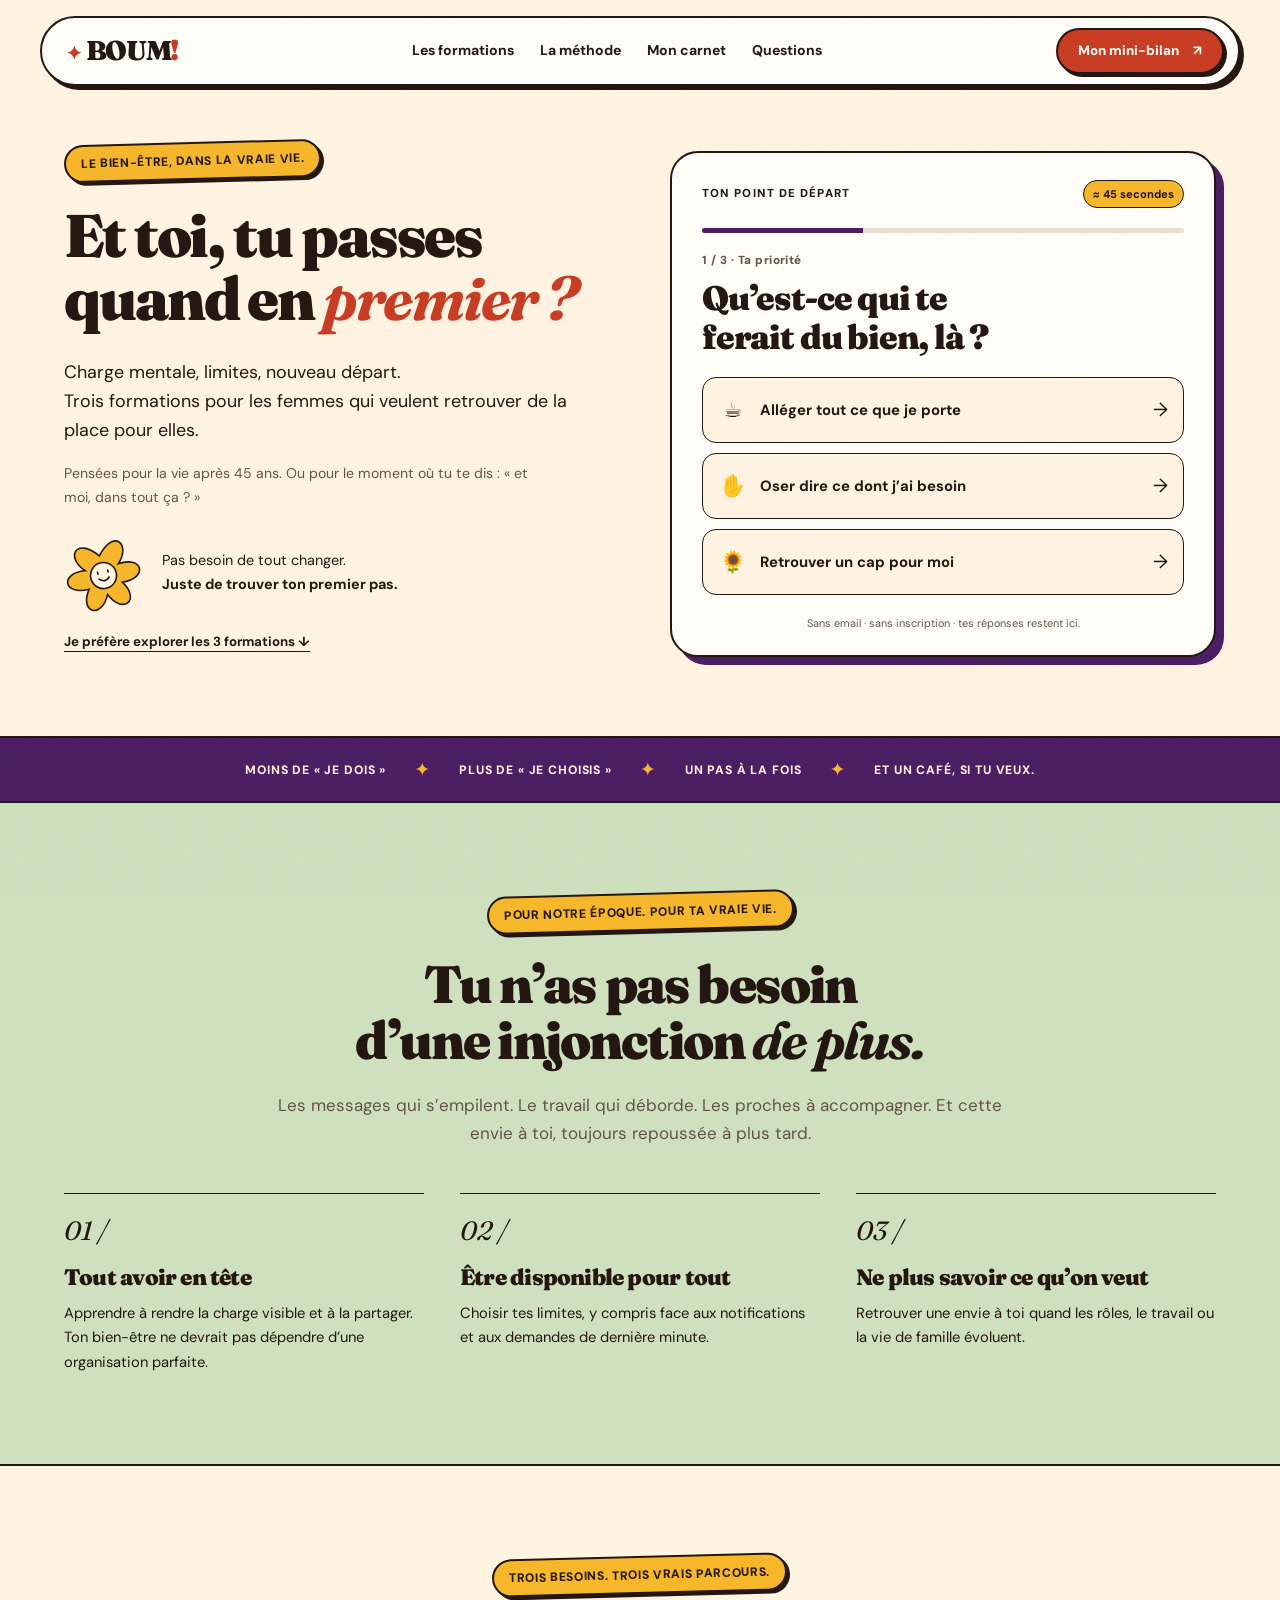
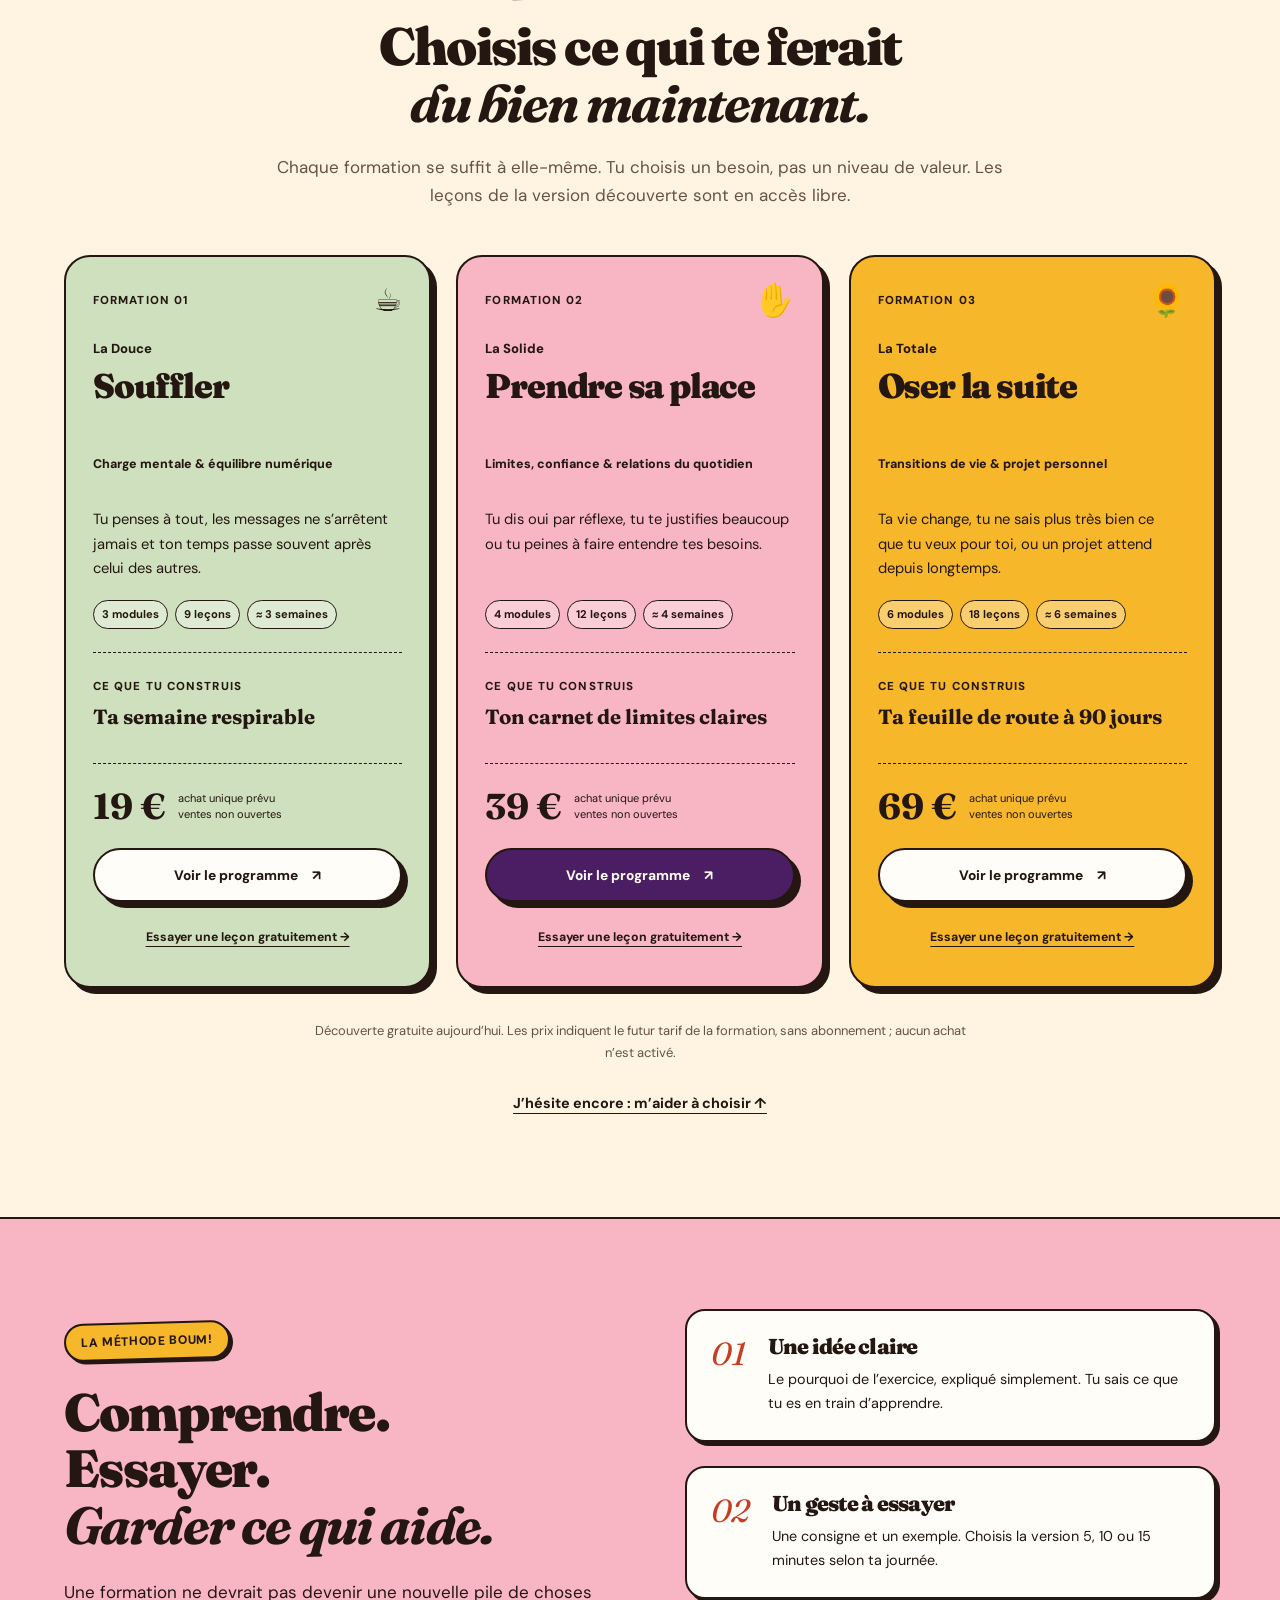
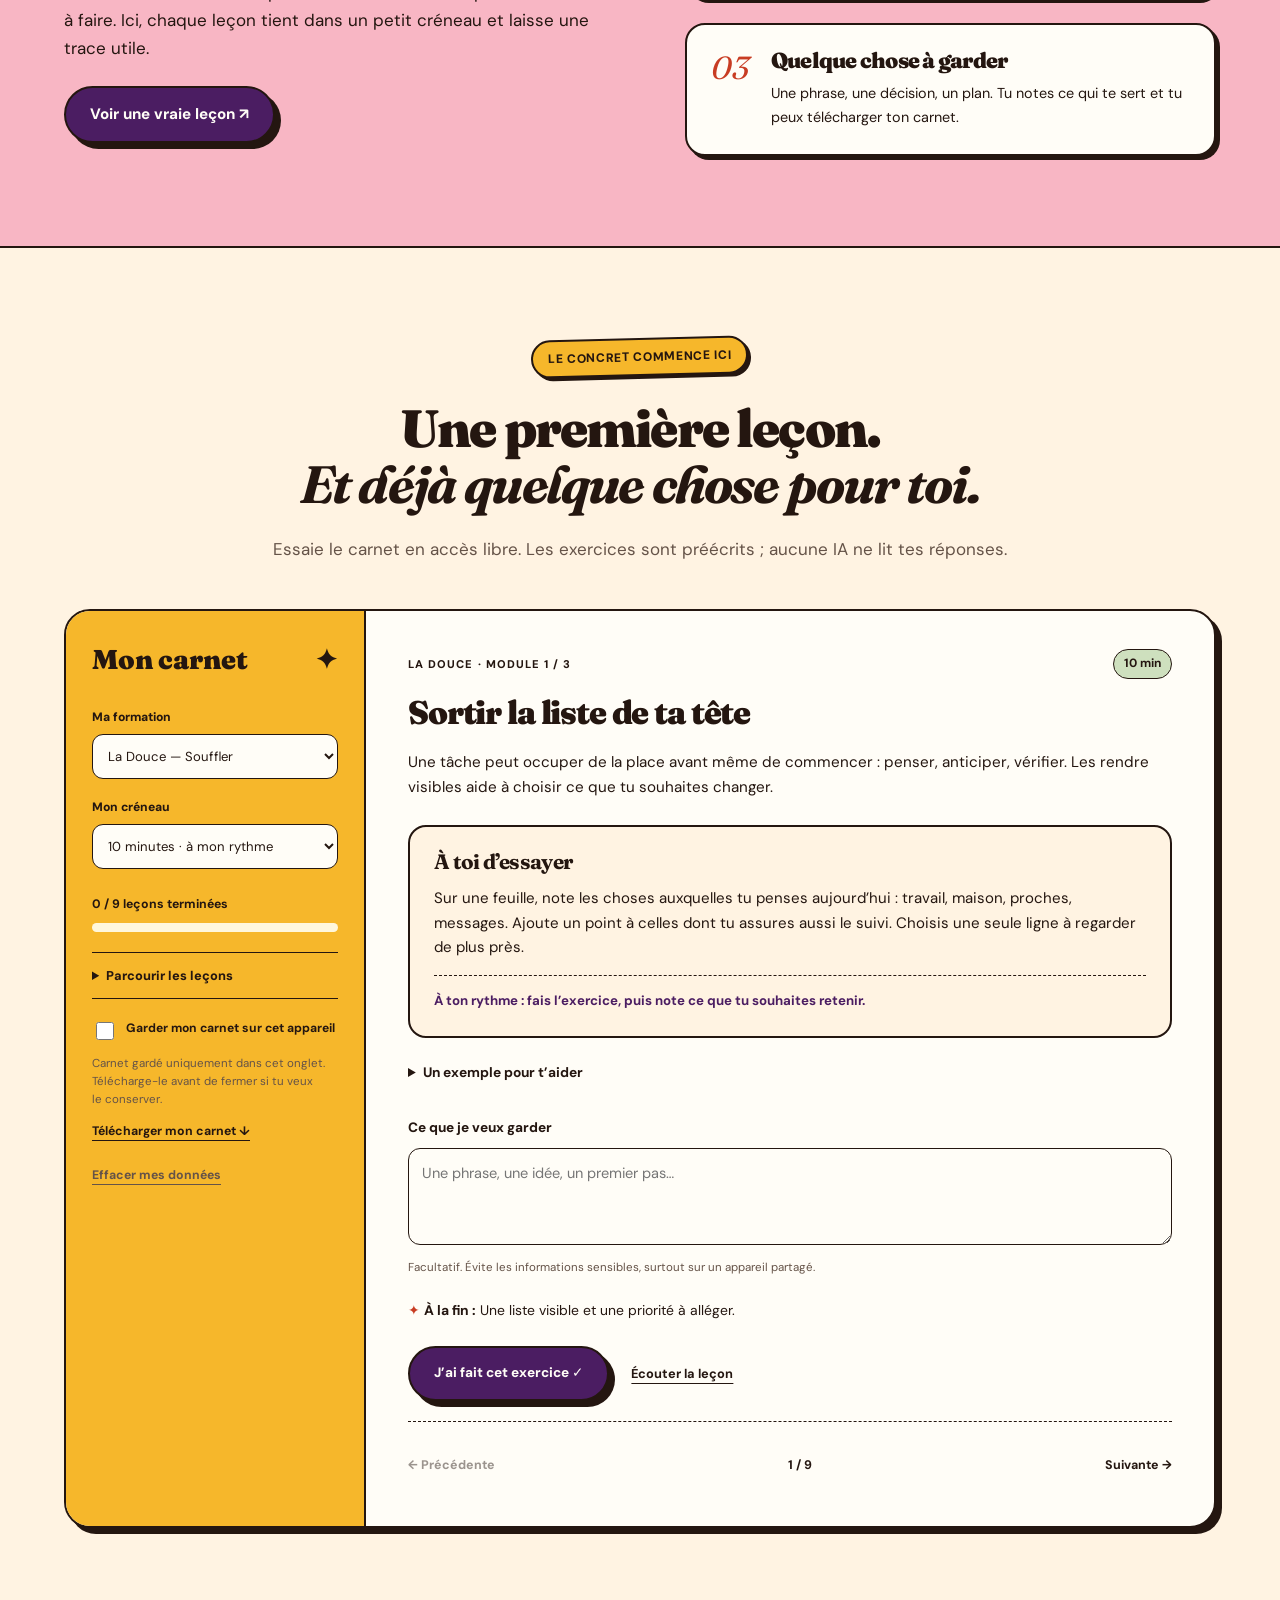
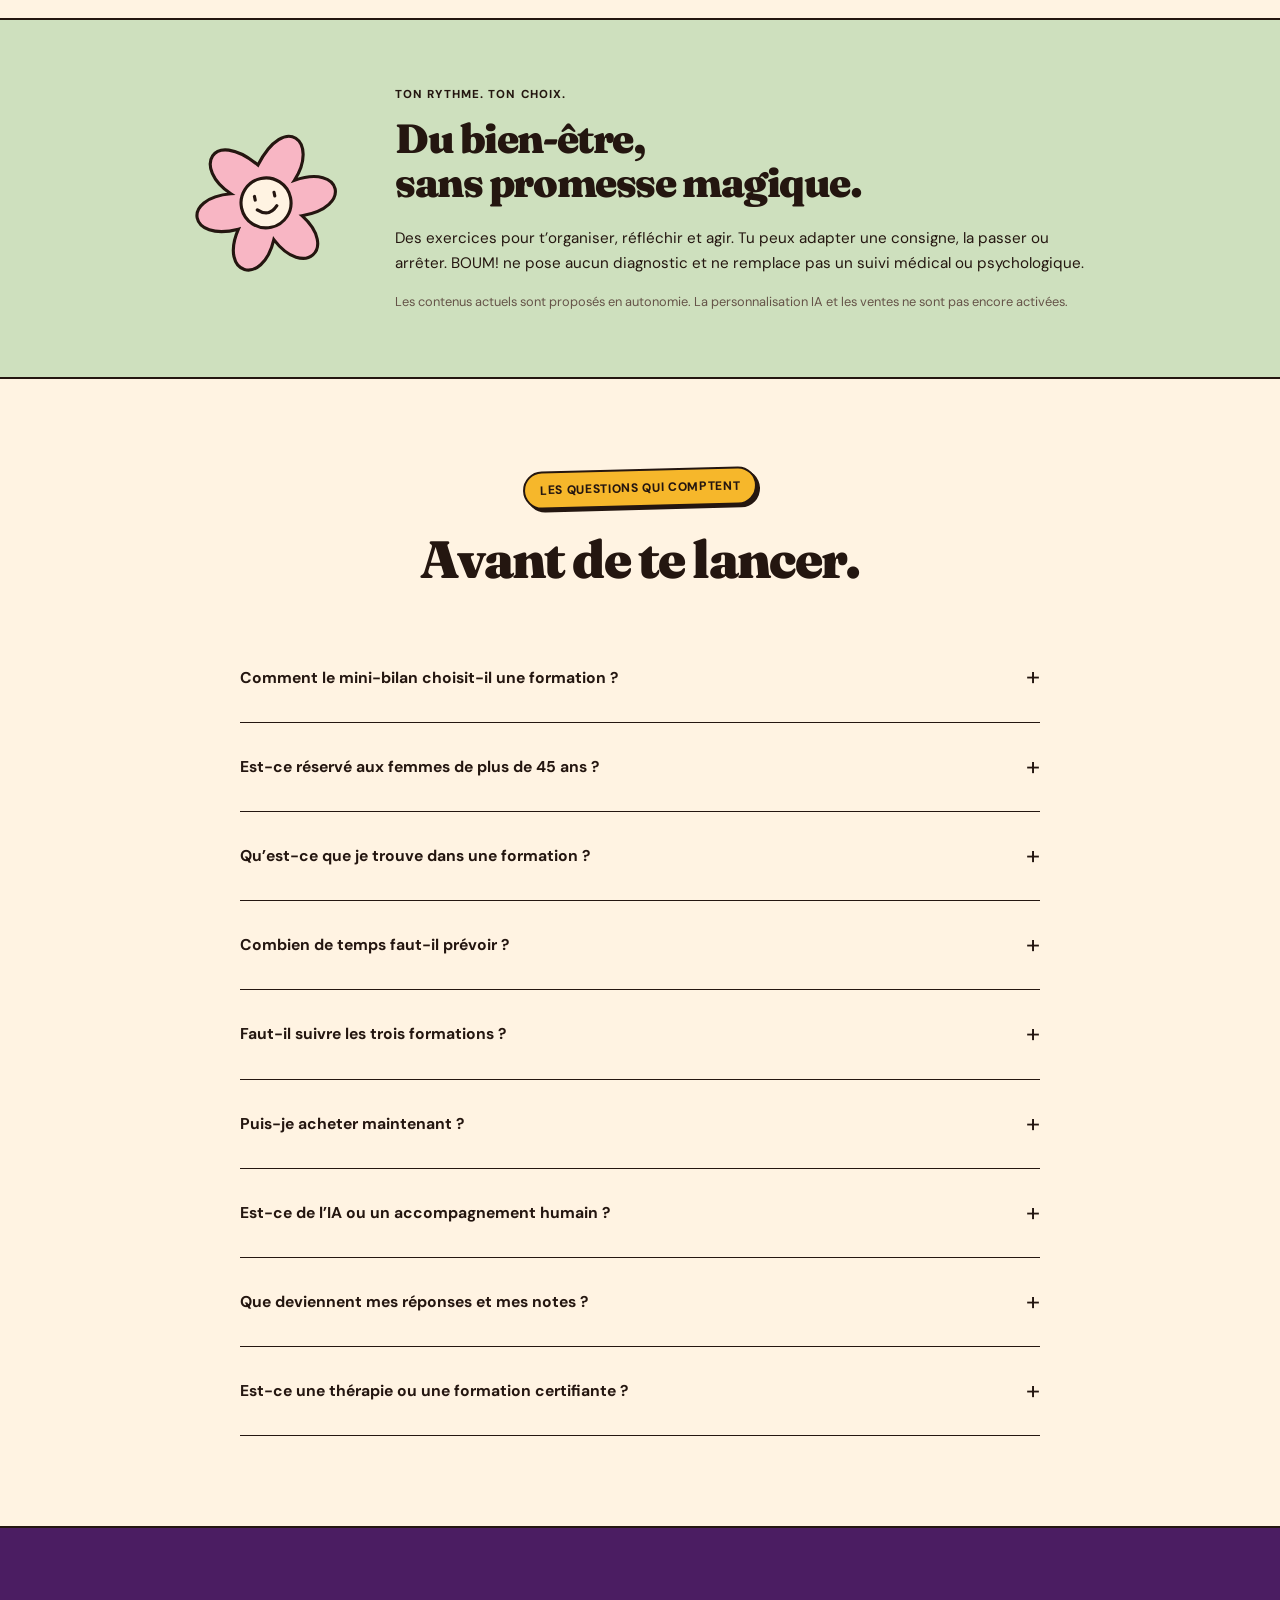
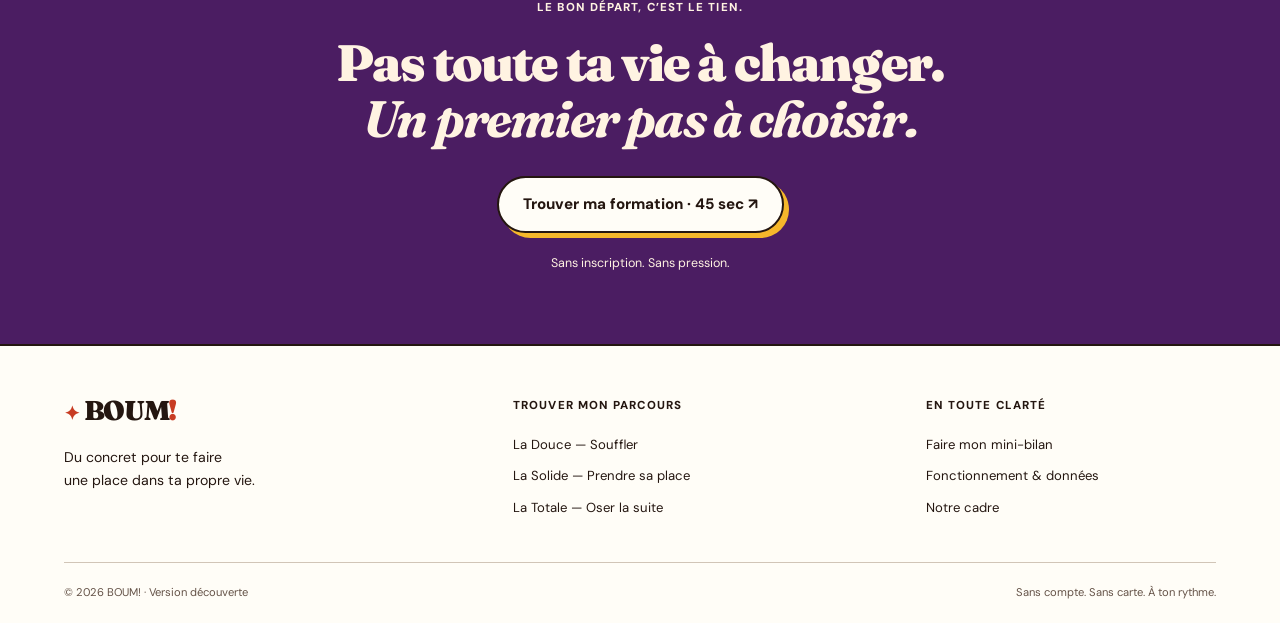
==== commit 5f78a1e8: "Refondre BOUM autour du mini-bilan et de trois formations concretes" ====
--- a/index.html
+++ b/index.html
@@ -1,378 +1,20 @@
-<!DOCTYPE html>
-<html lang="fr">
-<head>
-  <meta charset="UTF-8">
-  <meta name="viewport" content="width=device-width, initial-scale=1.0">
-  <title>BOUM! — Développement personnel pour femmes assumées</title>
-  <meta name="description" content="Un parcours personnel à ton rythme, pensé pour l’IA : petits pas, plans adaptatifs et exercices guidés. Découvre gratuitement ton premier programme BOUM!.">
-  <link rel="preconnect" href="https://fonts.googleapis.com">
-  <link rel="preconnect" href="https://fonts.gstatic.com" crossorigin>
-  <link href="https://fonts.googleapis.com/css2?family=Fraunces:ital,opsz,wght@0,9..144,500..900;1,9..144,500..900&family=DM+Sans:ital,opsz,wght@0,9..40,400..800;1,9..40,400..700&display=swap" rel="stylesheet">
-  <link rel="stylesheet" href="styles.css">
-  <link rel="stylesheet" href="programme.css">
-</head>
-<body>
-
-  <div class="cursor" id="cursor" aria-hidden="true">🌼</div>
-
-  <!-- ===== NAV ===== -->
-  <header class="nav" id="nav">
-    <div class="nav__inner">
-      <a href="#top" class="logo" aria-label="BOUM, accueil">
-        <span class="logo__star" aria-hidden="true">✦</span>BOUM<span class="logo__bang" aria-hidden="true">!</span>
-      </a>
-      <nav class="nav__links" id="navLinks" aria-label="Navigation principale">
-        <a href="#manifeste">Le truc</a>
-        <a href="#quiz">Le quiz</a>
-        <a href="#formules">Les formules</a>
-        <a href="#faq">La FAQ</a>
-        <a href="#formules" class="btn btn--sm btn--fill nav__cta-m">Je me lance 🚀</a>
-      </nav>
-      <a href="#formules" class="btn btn--sm btn--fill nav__cta">Je me lance 🚀</a>
-      <button class="burger" id="burger" aria-label="Ouvrir le menu" aria-expanded="false" aria-controls="navLinks">
-        <span></span><span></span><span></span>
-      </button>
-    </div>
-  </header>
-
-  <main id="top">
-
-    <!-- ===== HERO ===== -->
-    <section class="hero">
-      <div class="hero__rays" aria-hidden="true"></div>
-
-      <span class="sticker sticker--1" data-depth="26" aria-hidden="true">🌻</span>
-      <span class="sticker sticker--2" data-depth="14" aria-hidden="true">☕</span>
-      <span class="sticker sticker--3" data-depth="34" aria-hidden="true">✨</span>
-      <span class="sticker sticker--4" data-depth="20" aria-hidden="true">💅</span>
-      <span class="sticker sticker--5" data-depth="30" aria-hidden="true">🍷</span>
-
-      <div class="badge badge--spin" aria-hidden="true">
-        <svg viewBox="0 0 120 120">
-          <defs><path id="circPath" d="M60,60 m-45,0 a45,45 0 1,1 90,0 a45,45 0 1,1 -90,0"/></defs>
-          <text><textPath href="#circPath">ZÉRO BLABLA • 100 % VOUS • ZÉRO BLABLA • 100 % VOUS •</textPath></text>
-        </svg>
-        <span class="badge__core">😎</span>
-      </div>
-
-      <div class="container hero__inner">
-        <p class="hero__kicker reveal"><span class="hero__kicker-tag">Développement personnel</span> pour femmes · 45 ans et +</p>
-
-        <h1 class="hero__title reveal">
-          La suite sera<br>
-          la <em>meilleure</em>
-          <span class="doodle" aria-hidden="true">
-            <svg viewBox="0 0 320 30" preserveAspectRatio="none"><path d="M6 20 C 70 6, 140 26, 210 12 S 300 8, 314 16" fill="none"/></svg>
-          </span>
-          partie.
-        </h1>
-
-        <p class="hero__sub reveal">
-          Un compagnon IA, des petits pas et un plan qui suit ta vraie vie.
-          Pour les femmes qui en ont assez d’attendre le « bon moment ». Spoiler&nbsp;: le café est prêt.
-        </p>
-
-        <div class="hero__cta reveal">
-          <a href="#programme" class="btn btn--big btn--fill">J’essaie mon premier parcours</a>
-          <a href="#quiz" class="btn btn--big btn--outline">Faire le quiz — 2 min</a>
-        </div>
-
-        <ul class="hero__trust reveal" aria-label="Les principes BOUM!">
-          <li>🧭 Ton rythme, tes décisions</li><li>🕰️ Sans rendez-vous</li>
-          <li>🤖 Formules conçues pour l’IA</li><li>🌼 Aperçu gratuit, sans carte</li>
-        </ul>
-      </div>
-
-      <a href="#manifeste" class="hero__cue" aria-label="Défiler vers le bas">↓</a>
-    </section>
-
-    <!-- ===== RUBAN DÉFILANT ===== -->
-    <div class="marquee" aria-hidden="true">
-      <div class="marquee__track">
-        <span>ZÉRO LANGUE DE BOIS ✦ ON RIT ✦ ON AVANCE ✦ PAS DE JUGEMENT ✦ 50 ANS = DÉPART ✦ PETITS PAS ✦&nbsp;</span>
-        <span>ZÉRO LANGUE DE BOIS ✦ ON RIT ✦ ON AVANCE ✦ PAS DE JUGEMENT ✦ 50 ANS = DÉPART ✦ PETITS PAS ✦&nbsp;</span>
-      </div>
-    </div>
-    <!-- ===== MANIFESTE ===== -->
-    <section class="manifeste" id="manifeste">
-      <div class="container">
-        <p class="eyebrow eyebrow--dark reveal">Le truc, en deux phrases</p>
-        <h2 class="manifeste__title reveal">
-          Ici, on ne vous dit pas de <s>lâcher prise</s>.
-          <span class="manifeste__punch">On vous dit&nbsp;: reprenez votre place.</span>
-        </h2>
-        <p class="manifeste__sub reveal">
-          Vous avez assez rangé la vie de tout le monde. Il est temps de vous occuper de vous —
-          avec méthode, humour, et zéro adepte de la «&nbsp;pensée positive&nbsp;» forcée.
-        </p>
-
-        <div class="manifeste__cards">
-          <div class="mcard mcard--1 reveal">
-            <span class="mcard__emoji" aria-hidden="true">🚫</span>
-            <h3>On ne vend pas de rêve</h3>
-            <p>Un objectif à la fois, des exercices courts et des actions réalisables. Même entre deux lessives et un lave-vaisselle en panne.</p>
-          </div>
-          <div class="mcard mcard--2 reveal">
-            <span class="mcard__emoji" aria-hidden="true">🤣</span>
-            <h3>On rit beaucoup</h3>
-            <p>Rire, c'est aussi un muscle. Et le nôtre est très bien développé, merci.</p>
-          </div>
-          <div class="mcard mcard--3 reveal">
-            <span class="mcard__emoji" aria-hidden="true">🫶</span>
-            <h3>Jugement zéro</h3>
-            <p>Pas de «&nbsp;il fallait commencer plus tôt&nbsp;». On commence maintenant. Point.</p>
-          </div>
-        </div>
-      </div>
-    </section>
-
-    <!-- ===== COLLAGE / CE QU'ON Y TROUVE ===== -->
-    <section class="collage">
-      <div class="container">
-        <div class="section-head reveal">
-          <p class="eyebrow">Dans la boîte</p>
-          <h2>Ce que tu vas y trouver</h2>
-          <p class="section-sub">Un parcours pensé pour fonctionner sans rendez-vous ni intervention humaine à chaque étape.</p>
-        </div>
-
-        <div class="collage__grid">
-          <article class="chip chip--a reveal">
-            <span class="chip__emoji" aria-hidden="true">🧭</span>
-            <h3>Le point de départ</h3>
-            <p>Ton objectif, ton temps disponible, ton énergie. Le parcours part de toi, pas d’un agenda imposé.</p>
-          </article>
-          <article class="chip chip--b reveal">
-            <span class="chip__emoji" aria-hidden="true">🎧</span>
-            <h3>Les petits pas</h3>
-            <p>Une action courte, sa fiche d’exercice et une lecture audio disponible dans les navigateurs compatibles.</p>
-          </article>
-          <article class="chip chip--c reveal">
-            <span class="chip__emoji" aria-hidden="true">👯‍♀️</span>
-            <h3>Le carnet privé</h3>
-            <p>Tes objectifs et tes avancées, sans groupe à rejoindre ni obligation de raconter ta vie aux autres.</p>
-          </article>
-          <article class="chip chip--d reveal">
-            <span class="chip__emoji" aria-hidden="true">📅</span>
-            <h3>Le plan semaine</h3>
-            <p>Un bilan d’énergie pour alléger ou faire évoluer les prochains pas. Une semaine compliquée ne remet pas tout à zéro.</p>
-          </article>
-          <article class="chip chip--e reveal">
-            <span class="chip__emoji" aria-hidden="true">💅</span>
-            <h3>Les ateliers à la demande</h3>
-            <p>Des exercices guidés : clarifier une envie, préparer une conversation, découper un projet. Tu les ouvres quand tu veux.</p>
-          </article>
-          <article class="chip chip--f reveal">
-            <span class="chip__emoji" aria-hidden="true">🏆</span>
-            <h3>Les progrès visibles</h3>
-            <p>Les actions cochées, ton prochain pas et un bilan téléchargeable. On compte ce que tu fais, sans promettre de miracle.</p>
-          </article>
-        </div>
-      </div>
-    </section>
-    <!-- ===== QUIZ INTERACTIF ===== -->
-    <section class="quiz" id="quiz">
-      <div class="container quiz__wrap">
-        <div class="quiz__intro reveal">
-          <p class="eyebrow eyebrow--light">Mini-quiz rigolo</p>
-          <h2>C'est quoi ton niveau de «&nbsp;j'en ai marre&nbsp;»&nbsp;?</h2>
-          <p>Trois questions, deux minutes, zéro mail piégé. À la fin, on te dit quelle formule te va — et pourquoi, sans te la refiler à tout le monde.</p>
-          <span class="quiz__sticker" aria-hidden="true">🤷‍♀️</span>
-          <span class="quiz__sticker quiz__sticker--b" aria-hidden="true">🍸</span>
-        </div>
-
-        <div class="quiz__card reveal" id="quizCard" aria-live="polite">
-          <div class="quiz__progress" aria-hidden="true"><span id="quizBar"></span></div>
-          <p class="quiz__count" id="quizCount">Question 1 sur 3</p>
-          <h3 class="quiz__question" id="quizQuestion">Lundi matin, 7 h 42. Ton premier réflexe&nbsp;?</h3>
-          <div class="quiz__answers" id="quizAnswers"></div>
-          <button class="quiz__back" id="quizBack" hidden>← Attends, je repense à ma réponse</button>
-
-          <div class="quiz__result" id="quizResult" hidden>
-            <span class="quiz__result-emoji" id="resultEmoji" aria-hidden="true">🎉</span>
-            <p class="quiz__result-level" id="resultLevel"></p>
-            <h3 id="resultTitle"></h3>
-            <p id="resultText"></p>
-            <a class="btn btn--fill btn--big" id="resultCta" href="#formules">Voir ma formule</a>
-            <button class="quiz__restart" id="quizRestart" type="button">On refait le coup&nbsp;? ↺</button>
-          </div>
-        </div>
-      </div>
-    </section>
-
-    <!-- ===== TÉMOIGNAGES ===== -->
-    <section class="temoignages" id="temoignages">
-      <div class="container">
-        <div class="section-head reveal">
-          <p class="eyebrow">Ça ressemble à quoi ?</p>
-          <h2>Une vraie journée. Un petit pas.</h2>
-          <p class="section-sub">Trois exemples de parcours, pour te projeter. Ce sont des illustrations, pas des témoignages de clientes.</p>
-        </div>
-
-        <div class="polas">
-          <figure class="pola pola--1 reveal">
-            <span class="pola__tape" aria-hidden="true"></span>
-            <div class="pola__photo" aria-hidden="true">🧗‍♀️</div>
-            <blockquote>« J’ai une envie, mais je ne sais pas par où commencer. » Un parcours pour nommer cette envie, libérer dix minutes et tester une première action.</blockquote>
-            <figcaption><strong>Repartir doucement</strong><span>Exemple · formule La Douce</span></figcaption>
-            <div class="pola__stars">Un exercice, à ton rythme</div>
-          </figure>
-
-          <figure class="pola pola--2 reveal">
-            <span class="pola__tape pola__tape--pink" aria-hidden="true"></span>
-            <div class="pola__photo" aria-hidden="true">🎨</div>
-            <blockquote>« Mon atelier de poterie reste dans un coin de ma tête. » Un plan pour explorer une piste, réserver un créneau et mesurer ce qui avance.</blockquote>
-            <figcaption><strong>Faire avancer un projet</strong><span>Exemple · formule La Solide</span></figcaption>
-            <div class="pola__stars">Un exercice, à ton rythme</div>
-          </figure>
-
-          <figure class="pola pola--3 reveal">
-            <span class="pola__tape pola__tape--sage" aria-hidden="true"></span>
-            <div class="pola__photo" aria-hidden="true">🐕</div>
-            <blockquote>« J’aimerais dire non sans me justifier pendant vingt minutes. » Un atelier pour écrire une phrase claire, la répéter et préparer la suite.</blockquote>
-            <figcaption><strong>Prendre sa place</strong><span>Exemple · formule La Totale</span></figcaption>
-            <div class="pola__stars">Un exercice, à ton rythme</div>
-          </figure>
-        </div>
-      </div>
-    </section>
-    <!-- ===== LES 3 FORMULES ===== -->
-    <section class="formules" id="formules">
-      <div class="container">
-        <div class="section-head reveal">
-          <p class="eyebrow">Les formules</p>
-          <h2>Trois formules.<br>Une va te sauter aux yeux.</h2>
-          <p class="section-sub">Le même esprit BOUM!, trois niveaux de profondeur. Toutes les offres sont conçues pour une livraison automatisée par l’IA.</p>
-
-          <div class="toggle" role="group" aria-label="Période de facturation">
-            <button class="toggle__btn is-active" data-period="monthly" aria-pressed="true">Chaque mois</button>
-            <button class="toggle__btn" data-period="annual" aria-pressed="false">À l’année 🎁 2 mois offerts</button>
-          </div>
-        </div>
-
-        <div class="plans"><article class="plan plan--douce reveal" id="formule-douce">
- <span class="plan__sticker" aria-hidden="true">🫖</span>
- <header class="plan__head"><h3>La Douce</h3><p>Pour retrouver un peu de place pour toi, dix minutes à la fois.</p></header>
- <div class="plan__price"><span class="plan__amount"><span class="plan__value" data-monthly="19" data-annual="15.83">19</span>&nbsp;€</span><span class="plan__per">/ mois</span><span class="plan__billing" data-total="190">tarif prévu · abonnement non ouvert</span></div>
- <a href="#programme" class="btn btn--block btn--outline" data-choose-plan="douce">Essayer La Douce</a>
- <ul class="plan__list"><li>Un parcours de <strong>30 jours</strong> autour d’un objectif</li><li>Une petite action et une fiche guidée chaque jour</li><li>Un bilan hebdomadaire en autonomie</li><li>Un carnet de progression privé</li><li>Lecture audio et export de ton plan</li></ul>
- <footer class="plan__foot"><p>L’IA prévue pour cette formule personnalise le départ et les bilans. Un cadre simple pour avancer sans pression.</p></footer></article>
-<article class="plan plan--solide reveal" id="formule-solide">
- <span class="plan__sticker" aria-hidden="true">☕</span>
- <header class="plan__head"><h3>La Solide</h3><p>Pour transformer une envie en projet qui avance vraiment.</p></header>
- <div class="plan__price"><span class="plan__amount"><span class="plan__value" data-monthly="39" data-annual="32.50">39</span>&nbsp;€</span><span class="plan__per">/ mois</span><span class="plan__billing" data-total="390">tarif prévu · abonnement non ouvert</span></div>
- <a href="#programme" class="btn btn--block btn--outline" data-choose-plan="solide">Essayer La Solide</a>
- <ul class="plan__list"><li>Tout le parcours de <strong>La Douce</strong></li><li>Un plan hebdomadaire qui s’ajuste à ton énergie</li><li>Des ateliers guidés à la demande</li><li>Un débrief après chaque semaine</li><li>Une synthèse de tes actions et de tes obstacles</li></ul>
- <footer class="plan__foot"><p>L’IA prévue adapte le plan à tes retours : moins de charge quand ça déborde, un nouveau pas quand tu es prête.</p></footer></article>
-<article class="plan plan--totale reveal" id="formule-totale">
- <span class="plan__badge">Le parcours complet</span>
- <header class="plan__head"><h3>La Totale</h3><p>Pour une nouvelle trajectoire, avec un cadre qui dure.</p></header>
- <div class="plan__price"><span class="plan__amount"><span class="plan__value" data-monthly="69" data-annual="57.50">69</span>&nbsp;€</span><span class="plan__per">/ mois</span><span class="plan__billing" data-total="690">tarif prévu · abonnement non ouvert</span></div>
- <a href="#programme" class="btn btn--block btn--fill" data-choose-plan="totale">Essayer La Totale</a>
- <ul class="plan__list"><li>Tout le parcours de <strong>La Solide</strong></li><li>Une feuille de route sur <strong>90 jours</strong></li><li>Des mises en situation : dire non, préparer une conversation</li><li>Des variantes pour débloquer une action</li><li>Des bilans d’étape et un dossier de progression exportable</li></ul>
- <footer class="plan__foot"><p>L’IA prévue prépare les exercices, les simulations et les bilans. Aucun rendez-vous ni coach humaine à mobiliser.</p></footer></article></div><p class="formules__reassure reveal">🌼 Explore gratuitement les trois parcours. Les tarifs présentent les futures offres : aucun paiement ni abonnement n’est activé aujourd’hui.</p>
-      </div>
-    </section>
-
-    <!-- ===== PARCOURS AUTONOME ===== -->
-    <section class="programme" id="programme">
-      <div class="container">
-        <div class="section-head"><p class="eyebrow">Le café est prêt</p><h2>Ton premier pas,<br><em>maintenant.</em></h2><p class="section-sub">Teste le fonctionnement des formules. Cet aperçu utilise des exercices préécrits adaptés à tes choix, pas une IA connectée.</p></div>
-        <div class="programme__shell">
-          <aside class="programme__aside"><span aria-hidden="true" class="programme__flower">🌼</span><h3>À toi de jouer.</h3><p>Un objectif. Quelques minutes. Aucune obligation de devenir une autre personne.</p><ol><li>Choisis ton parcours.</li><li>Pose ton intention.</li><li>Avance à ton rythme.</li></ol><p class="programme__privacy">Aucun compte ni carte. Si tu actives la sauvegarde, tes choix restent dans ce navigateur.</p></aside>
-          <div class="programme__content">
-            <form id="programmeForm">
-              <div class="programme__fields">
-                <label for="programmePlan">Mon parcours<select id="programmePlan" name="plan"><option value="douce">🫖 La Douce · 30 jours</option><option value="solide">☕ La Solide · 30 jours adaptatifs</option><option value="totale">🌻 La Totale · 90 jours</option></select></label>
-                <label for="programmeGoal">Ce que j’aimerais faire bouger<select id="programmeGoal" name="goal"><option value="temps">Me garder du temps</option><option value="projet">Faire avancer un projet</option><option value="limites">Poser mes limites</option></select></label>
-                <label for="programmeTime">Le temps que j’ai vraiment<select id="programmeTime" name="minutes"><option value="5">5 minutes par jour</option><option value="10" selected>10 minutes par jour</option><option value="20">20 minutes par jour</option></select></label>
-                <label for="programmeEnergy">Mon énergie aujourd’hui<select id="programmeEnergy" name="energy"><option value="doucement">Batterie basse · doucement</option><option value="stable" selected>Ça va · un pas à la fois</option><option value="elan">J’ai de l’élan · allons-y</option></select></label>
-              </div>
-              <label class="programme__consent"><input type="checkbox" id="programmeRemember"> Garder ma progression sur cet appareil (facultatif).</label>
-              <button type="submit" class="btn btn--fill btn--big">Préparer mon premier pas →</button>
-              <p class="programme__small">Tu peux essayer toutes les formules gratuitement. Aucune décision du quiz ne t’engage.</p>
-            </form>
-            <section id="programmeDashboard" hidden aria-labelledby="dashboardTitle">
-              <div class="programme__dashboard-head"><div><p class="programme__label" id="dashboardPlan"></p><h3 id="dashboardTitle" tabindex="-1">Ton parcours est prêt.</h3></div><button type="button" class="programme__text-btn" id="programmeEdit">Modifier mes choix</button></div>
-              <p id="programmeSummary"></p>
-              <div class="programme__stats"><div><strong id="programmeCompleted">0</strong><span>actions faites</span></div><div><strong id="programmeDuration">30</strong><span>jours de parcours</span></div><div><strong id="programmeMinutes">10</strong><span>minutes par pas</span></div></div>
-              <progress id="programmeProgress" max="30" value="0" aria-label="Progression du parcours"></progress>
-              <div class="programme__task"><p class="programme__label" id="taskDay"></p><h4 id="taskTitle"></h4><p id="taskText"></p><p class="programme__tip" id="taskTip"></p><div class="programme__actions"><button type="button" class="btn btn--fill" id="taskComplete">C’est fait ✓</button><button type="button" class="btn btn--outline" id="taskAudio">Écouter la fiche</button></div><p id="audioStatus" class="programme__small"></p></div>
-              <div class="programme__checkin"><h4>Mon bilan d’étape</h4><p id="programmeReview"></p><p id="programmeRoadmap" class="programme__small"></p></div>
-              <div id="programmeAdaptive" hidden class="programme__checkin"><h4>On ajuste le prochain pas ?</h4><label for="checkinEnergy">Mon énergie pour la suite<select id="checkinEnergy"><option value="doucement">Batterie basse</option><option value="stable">Un pas à la fois</option><option value="elan">J’ai de l’élan</option></select></label><button type="button" id="checkinApply" class="btn btn--outline">Ajuster mon rythme</button><p id="checkinFeedback" class="programme__small"></p></div>
-              <div id="programmeWorkshop" hidden class="programme__workshop"><h4 id="workshopTitle">Mon atelier</h4><p id="workshopText"></p><button type="button" id="workshopNext" class="btn btn--outline">Un autre exercice</button></div>
-              <div class="programme__actions programme__tools"><button type="button" id="programmeExport" class="programme__text-btn">Télécharger mon bilan</button><button type="button" id="programmeReset" class="programme__text-btn">Effacer mon parcours</button></div>
-              <p id="programmeStorage" class="programme__small"></p>
-            </section>
-            <p id="programmeStatus" role="status" aria-live="polite" class="programme__status"></p>
-          </div>
-        </div>
-      </div>
-    </section>
-    <section class="garantie" id="garantie"><div class="container garantie__box reveal"><span class="garantie__icon" aria-hidden="true">🧭</span><div><h2>Ton rythme. Tes décisions.</h2><p>BOUM! propose des exercices et des pistes. Tu gardes le dernier mot. Le futur compagnon IA sera identifié comme tel, sans se faire passer pour une coach humaine et sans te promettre de résultat garanti.</p></div><span class="garantie__stamp" aria-hidden="true">PETITS PAS<br>GRAND AIR<br>ZÉRO PRESSION</span></div></section>
-    <!-- ===== FAQ ===== -->
-    <section class="faq" id="faq">
-      <div class="container container--narrow">
-        <div class="section-head reveal">
-          <p class="eyebrow">La FAQ, sans détour</p>
-          <h2>Ce que vous vous demandez (à raison)</h2>
-        </div>
-
-        <div class="faq__list"><details class="faq__item reveal"><summary>Est-ce une coach humaine ?<span class="faq__plus" aria-hidden="true"></span></summary><p>Non. Les offres sont conçues pour un compagnon IA : un point de départ, des exercices, des bilans et des plans ajustés. Aucun appel, rendez-vous ou message d’une coach humaine n’est inclus.</p></details>
-<details class="faq__item reveal"><summary>Qu’est-ce qui fonctionne déjà ?<span class="faq__plus" aria-hidden="true"></span></summary><p>Le quiz, le parcours gratuit, les fiches d’exercice, les bilans de rythme, la progression et le téléchargement du bilan. L’aperçu choisit des contenus préécrits à partir de tes réponses. La génération par IA et les abonnements payants ne sont pas encore connectés.</p></details>
-<details class="faq__item reveal"><summary>Que prévoit chaque formule ?<span class="faq__plus" aria-hidden="true"></span></summary><p>La Douce : un parcours simple de 30 jours. La Solide : un plan ajustable et des ateliers guidés. La Totale : un cadre de 90 jours, des mises en situation et des bilans d’étape. Tu peux explorer les trois niveaux dans l’aperçu gratuit.</p></details>
-<details class="faq__item reveal"><summary>Faut-il y passer des heures ?<span class="faq__plus" aria-hidden="true"></span></summary><p>Tu choisis 5, 10 ou 20 minutes. Avec La Solide et La Totale, le bilan d’énergie modifie les prochains pas. Tu avances quand tu veux ; aucun créneau à réserver.</p></details>
-<details class="faq__item reveal"><summary>Où restent mes données ?<span class="faq__plus" aria-hidden="true"></span></summary><p>L’aperçu fonctionne sans compte et ne transmet pas tes choix à un fournisseur IA. La sauvegarde sur cet appareil est facultative ; sinon, le parcours reste seulement dans l’onglet ouvert. Tu peux télécharger ton bilan ou effacer ta progression à tout moment.</p></details>
-<details class="faq__item reveal"><summary>Puis-je m’abonner maintenant ?<span class="faq__plus" aria-hidden="true"></span></summary><p>Pas encore. Les tarifs présentent les offres prévues. L’aperçu est gratuit, sans carte, et ne crée aucun abonnement. Les conditions d’achat, l’annulation et le remboursement devront être disponibles avant l’ouverture des ventes.</p></details>
-<details class="faq__item reveal"><summary>Est-ce un suivi médical ou psychologique ?<span class="faq__plus" aria-hidden="true"></span></summary><p>Non. BOUM! est un outil d’organisation personnelle et d’exercices du quotidien. Il ne pose aucun diagnostic et ne remplace pas un suivi médical ou psychologique. Pour une difficulté qui demande un accompagnement professionnel, adresse-toi à une personne qualifiée.</p></details></div></div></section>
-
-    <!-- ===== CTA FINAL ===== -->
-    <section class="cta">
-      <div class="container cta__inner reveal">
-        <span class="cta__sticker" aria-hidden="true">🎈</span>
-        <span class="cta__sticker cta__sticker--b" aria-hidden="true">✨</span>
-        <h2>Alors, on se dit<br><em>oui</em>&nbsp;?</h2>
-        <p>Ton envie n’a pas besoin d’un agenda parfait. Elle a besoin d’un premier pas. Et le tien peut commencer ici.</p>
-        <div class="cta__btns">
-          <a href="#programme" class="btn btn--big btn--cream">Je teste mon parcours gratuit</a>
-          <a href="#quiz" class="btn btn--big btn--ghost">Je passe par le quiz d'abord</a>
-        </div>
-        <p class="cta__note">Aperçu gratuit · sans carte · à ton rythme</p>
-      </div>
-    </section>
-
-
-
-
-
-  </main>
-
-  <!-- ===== FOOTER ===== -->
-  <footer class="footer">
-    <div class="container footer__grid">
-      <div>
-        <a href="#top" class="logo logo--footer"><span class="logo__star" aria-hidden="true">✦</span>BOUM<span class="logo__bang">!</span></a>
-        <p class="footer__tag">Le développement personnel des femmes qui ont la rage (et le sens de l'humour).</p>
-        <p class="footer__note">Ce site ne remplace pas un suivi médical ou psychologique. Promis, on n'est pas des gourous.</p>
-      </div>
-      <nav aria-label="Navigation pied de page">
-        <h4>Le programme</h4>
-        <a href="#manifeste">Le truc</a>
-        <a href="#quiz">Le quiz</a>
-        <a href="#formules">Les formules</a>
-        <a href="#faq">La FAQ</a>
-      </nav>
-      <nav aria-label="Informations sur le service"><h4>À savoir</h4><a href="#programme">Essayer le parcours</a><a href="#faq">Données et fonctionnement</a><a href="#garantie">Nos limites</a></nav>
-      <div>
-        <h4>La suite se construit.</h4><p class="footer__small">Aperçu gratuit BOUM!<br>IA et abonnements : ouverture à venir.<br>Aucune vente sur ce site aujourd’hui.</p></div>
-    </div>
-    <div class="container footer__bottom">
-      <p>© 2026 BOUM! — Tous droits réservés.</p>
-      <p>Fait avec beaucoup d'amour et un peu d'insolence.</p>
-    </div>
-  </footer>
-
-  <script src="script.js"></script>
-  <script src="programme-core.js"></script>
-  <script src="programme.js"></script>
-</body>
-</html>
+<!doctype html>
+<html lang="fr"><head><meta charset="utf-8"><meta name="viewport" content="width=device-width, initial-scale=1">
+<title>BOUM! — 3 formations bien-être pour femmes</title><meta name="description" content="Charge mentale, confiance, nouveau départ : trouve ta formation bien-être avec le mini-bilan BOUM!. Des leçons concrètes, à ton rythme. Découverte gratuite."><link rel="canonical" href="https://samirneo.github.io/MAMA/">
+<meta name="theme-color" content="#FFF3E2"><meta name="robots" content="index,follow,max-image-preview:large">
+<meta property="og:type" content="website"><meta property="og:locale" content="fr_FR"><meta property="og:site_name" content="BOUM!"><meta property="og:title" content="BOUM! — 3 formations bien-être pour femmes"><meta property="og:description" content="Charge mentale, confiance, nouveau départ : trouve ta formation bien-être avec le mini-bilan BOUM!. Des leçons concrètes, à ton rythme. Découverte gratuite."><meta property="og:url" content="https://samirneo.github.io/MAMA/"><meta property="og:image" content="https://samirneo.github.io/MAMA/assets/boum-partage.png"><meta property="og:image:width" content="1200"><meta property="og:image:height" content="630"><meta property="og:image:alt" content="BOUM! — Souffler, prendre sa place, oser la suite.">
+<meta name="twitter:card" content="summary_large_image"><meta name="twitter:title" content="BOUM! — 3 formations bien-être pour femmes"><meta name="twitter:description" content="Charge mentale, confiance, nouveau départ : trouve ta formation bien-être avec le mini-bilan BOUM!. Des leçons concrètes, à ton rythme. Découverte gratuite."><meta name="twitter:image" content="https://samirneo.github.io/MAMA/assets/boum-partage.png">
+<link rel="icon" href="assets/favicon.svg" type="image/svg+xml"><link rel="preconnect" href="https://fonts.googleapis.com"><link rel="preconnect" href="https://fonts.gstatic.com" crossorigin>
+<link href="https://fonts.googleapis.com/css2?family=Fraunces:ital,opsz,wght@0,9..144,500;0,9..144,700;0,9..144,900;1,9..144,700;1,9..144,900&family=DM+Sans:wght@400;500;600;700;800&display=swap" rel="stylesheet">
+<link rel="stylesheet" href="site.css"><script type="application/ld+json">{"@context":"https://schema.org","@graph":[{"@type":"WebSite","name":"BOUM!","url":"https://samirneo.github.io/MAMA/","inLanguage":"fr-FR"},{"@type":"ItemList","name":"Formations bien-être BOUM!","itemListElement":[{"@type":"ListItem","position":1,"item":{"@type":"Course","@id":"https://samirneo.github.io/MAMA/formations/souffler-charge-mentale/#formation","name":"La Douce — Souffler","description":"Rendre visible ce qui te pèse, alléger les sollicitations et retrouver une place dans ton propre agenda.","url":"https://samirneo.github.io/MAMA/formations/souffler-charge-mentale/","inLanguage":"fr-FR","provider":{"@type":"Organization","name":"BOUM!","url":"https://samirneo.github.io/MAMA/"},"educationalLevel":"Débutant","teaches":"Repartir avec une carte de ta charge mentale, une règle numérique et une semaine plus respirable.","hasCourseInstance":{"@type":"CourseInstance","courseMode":"online","inLanguage":"fr-FR"}}},{"@type":"ListItem","position":2,"item":{"@type":"Course","@id":"https://samirneo.github.io/MAMA/formations/confiance-limites/#formation","name":"La Solide — Prendre sa place","description":"Clarifier tes besoins, formuler un non et préparer des conversations plus claires, à la maison comme au travail.","url":"https://samirneo.github.io/MAMA/formations/confiance-limites/","inLanguage":"fr-FR","provider":{"@type":"Organization","name":"BOUM!","url":"https://samirneo.github.io/MAMA/"},"educationalLevel":"Débutant","teaches":"Repartir avec tes phrases repères, une conversation préparée et des limites que tu peux tenir.","hasCourseInstance":{"@type":"CourseInstance","courseMode":"online","inLanguage":"fr-FR"}}},{"@type":"ListItem","position":3,"item":{"@type":"Course","@id":"https://samirneo.github.io/MAMA/formations/nouveau-cap-projet-personnel/#formation","name":"La Totale — Oser la suite","description":"Faire de la place à tes envies et transformer un « un jour » en une petite expérience, puis en un cap concret.","url":"https://samirneo.github.io/MAMA/formations/nouveau-cap-projet-personnel/","inLanguage":"fr-FR","provider":{"@type":"Organization","name":"BOUM!","url":"https://samirneo.github.io/MAMA/"},"educationalLevel":"Débutant","teaches":"Repartir avec un projet clarifié, un premier essai et une feuille de route personnelle à 90 jours.","hasCourseInstance":{"@type":"CourseInstance","courseMode":"online","inLanguage":"fr-FR"}}}]}]}</script>
+<script src="formations.js" defer></script><script src="programme-core.js" defer></script><script src="script.js" defer></script><script src="programme.js" defer></script></head><body><a class="skip" href="#contenu">Aller au contenu</a><header class="nav" id="nav"><div class="nav__inner"><a class="logo" href="./" aria-label="BOUM! — accueil"><span aria-hidden="true">✦</span> BOUM<span>!</span></a><nav id="navLinks" class="nav__links" aria-label="Navigation principale"><a href="#formules">Les formations</a><a href="#methode">La méthode</a><a href="#programme">Mon carnet</a><a href="#faq">Questions</a></nav><a class="btn btn--small nav__cta" href="#bilan">Mon mini-bilan <span aria-hidden="true">↗</span></a><button class="burger" id="burger" aria-label="Ouvrir le menu" aria-expanded="false" aria-controls="navLinks"><span></span><span></span></button></div></header><main id="contenu">
+<section class="hero" id="top"><div class="wrap hero__grid"><div class="hero__copy"><p class="eyebrow">Le bien-être, dans la vraie vie.</p><h1>Et toi, tu passes<br> quand en <em>premier&nbsp;?</em></h1><p class="hero__lead">Charge mentale, limites, nouveau départ.<br> Trois formations pour les femmes qui veulent retrouver de la place pour elles.</p><p class="hero__audience">Pensées pour la vie après 45 ans. Ou pour le moment où tu te dis&nbsp;: «&nbsp;et moi, dans tout ça&nbsp;?&nbsp;»</p><div class="hero__note"><svg class="flower" viewBox="0 0 120 120" fill="none" aria-hidden="true"><path d="M60 33C30-4 8 25 34 51C-6 46-7 82 34 80C11 112 43 130 60 94C77 130 109 112 86 80C127 82 126 46 86 51C112 25 90-4 60 33Z" fill="currentColor" stroke="#241610" stroke-width="2.5"/><circle cx="60" cy="64" r="20" fill="#FFF3E2" stroke="#241610" stroke-width="2.5"/><path d="M52 68Q60 76 68 68M52 57v3m16-3v3" stroke="#241610" stroke-width="2.5" stroke-linecap="round"/></svg><span>Pas besoin de tout changer.<br><strong>Juste de trouver ton premier pas.</strong></span></div><a class="text-link hero__browse" href="#formules">Je préfère explorer les 3 formations ↓</a></div>
+<section class="finder" id="bilan" aria-labelledby="finderTitle"><div class="finder__top"><span class="label">Ton point de départ</span><span class="finder__badge">≈ 45 secondes</span></div><div class="finder__progress" aria-hidden="true"><span id="finderBar"></span></div><div id="finderQuestions"><p class="finder__count" id="finderCount">1 / 3 · Ta priorité</p><h2 id="finderTitle" tabindex="-1">Qu’est-ce qui te ferait du bien, là&nbsp;?</h2><div class="finder__answers" id="finderAnswers"><a href="formations/souffler-charge-mentale/">Alléger tout ce que je porte →</a><a href="formations/confiance-limites/">Oser dire ce dont j’ai besoin →</a><a href="formations/nouveau-cap-projet-personnel/">Retrouver un cap pour moi →</a></div><button type="button" class="finder__back" id="finderBack" hidden>← Revenir à ma réponse</button></div><div id="finderResult" hidden><p class="finder__count">Ton point de départ conseillé</p><h2 id="resultTitle" tabindex="-1"></h2><p id="resultReason"></p><div class="finder__first"><span class="label">À essayer dès aujourd’hui</span><p id="resultAction"></p></div><p id="resultPace" class="small"></p><button type="button" class="btn btn--dark" id="resultStart">Ouvrir ma première leçon →</button><a id="resultDetail" class="text-link" href="#formules">Découvrir le programme complet</a><button type="button" class="finder__back" id="finderRestart">↺ Refaire mon mini-bilan</button></div><p class="finder__privacy">Sans email · sans inscription · tes réponses restent ici.</p><p id="finderStatus" class="sr-only" role="status"></p></section></div></section>
+<div class="ticker" aria-hidden="true"><span>MOINS DE « JE DOIS »</span><b>✦</b><span>PLUS DE « JE CHOISIS »</span><b>✦</b><span>UN PAS À LA FOIS</span><b>✦</b><span>ET UN CAFÉ, SI TU VEUX.</span></div>
+<section class="section reality" id="manifeste"><div class="wrap"><div class="section-heading"><p class="eyebrow">Pour notre époque. Pour ta vraie vie.</p><h2>Tu n’as pas besoin<br>d’une injonction <em>de plus.</em></h2><p>Les messages qui s’empilent. Le travail qui déborde. Les proches à accompagner. Et cette envie à toi, toujours repoussée à plus tard.</p></div><div class="reality__grid"><article><span aria-hidden="true">01 /</span><h3>Tout avoir en tête</h3><p>Apprendre à rendre la charge visible et à la partager. Ton bien-être ne devrait pas dépendre d’une organisation parfaite.</p></article><article><span aria-hidden="true">02 /</span><h3>Être disponible pour tout</h3><p>Choisir tes limites, y compris face aux notifications et aux demandes de dernière minute.</p></article><article><span aria-hidden="true">03 /</span><h3>Ne plus savoir ce qu’on veut</h3><p>Retrouver une envie à toi quand les rôles, le travail ou la vie de famille évoluent.</p></article></div></div></section>
+<section class="section formations" id="formules"><div class="wrap"><div class="section-heading"><p class="eyebrow">Trois besoins. Trois vrais parcours.</p><h2>Choisis ce qui te ferait<br><em>du bien maintenant.</em></h2><p>Chaque formation se suffit à elle-même. Tu choisis un besoin, pas un niveau de valeur. Les leçons de la version découverte sont en accès libre.</p></div><div class="course-grid"><article class="course-card course-card--sage" id="formule-douce"><div class="course-card__top"><span class="label">FORMATION 01</span><span class="course-card__symbol" aria-hidden="true">☕</span></div><p class="course-card__name">La Douce</p><h3>Souffler</h3><p class="course-card__topic">Charge mentale & équilibre numérique</p><p>Tu penses à tout, les messages ne s’arrêtent jamais et ton temps passe souvent après celui des autres.</p><ul class="course-card__facts"><li>3 modules</li><li>9 leçons</li><li>≈ 3 semaines</li></ul><div class="course-card__outcome"><span class="label">Ce que tu construis</span><strong>Ta semaine respirable</strong></div><p class="course-card__price"><strong>19 €</strong> <span>achat unique prévu<br>ventes non ouvertes</span></p><a class="btn btn--paper" href="formations/souffler-charge-mentale/">Voir le programme <span aria-hidden="true">↗</span></a><button type="button" class="text-link" data-course-start="douce">Essayer une leçon gratuitement →</button></article><article class="course-card course-card--pink" id="formule-solide"><div class="course-card__top"><span class="label">FORMATION 02</span><span class="course-card__symbol" aria-hidden="true">✋</span></div><p class="course-card__name">La Solide</p><h3>Prendre sa place</h3><p class="course-card__topic">Limites, confiance & relations du quotidien</p><p>Tu dis oui par réflexe, tu te justifies beaucoup ou tu peines à faire entendre tes besoins.</p><ul class="course-card__facts"><li>4 modules</li><li>12 leçons</li><li>≈ 4 semaines</li></ul><div class="course-card__outcome"><span class="label">Ce que tu construis</span><strong>Ton carnet de limites claires</strong></div><p class="course-card__price"><strong>39 €</strong> <span>achat unique prévu<br>ventes non ouvertes</span></p><a class="btn btn--dark" href="formations/confiance-limites/">Voir le programme <span aria-hidden="true">↗</span></a><button type="button" class="text-link" data-course-start="solide">Essayer une leçon gratuitement →</button></article><article class="course-card course-card--mustard" id="formule-totale"><div class="course-card__top"><span class="label">FORMATION 03</span><span class="course-card__symbol" aria-hidden="true">🌻</span></div><p class="course-card__name">La Totale</p><h3>Oser la suite</h3><p class="course-card__topic">Transitions de vie & projet personnel</p><p>Ta vie change, tu ne sais plus très bien ce que tu veux pour toi, ou un projet attend depuis longtemps.</p><ul class="course-card__facts"><li>6 modules</li><li>18 leçons</li><li>≈ 6 semaines</li></ul><div class="course-card__outcome"><span class="label">Ce que tu construis</span><strong>Ta feuille de route à 90 jours</strong></div><p class="course-card__price"><strong>69 €</strong> <span>achat unique prévu<br>ventes non ouvertes</span></p><a class="btn btn--paper" href="formations/nouveau-cap-projet-personnel/">Voir le programme <span aria-hidden="true">↗</span></a><button type="button" class="text-link" data-course-start="totale">Essayer une leçon gratuitement →</button></article></div><p class="section-note">Découverte gratuite aujourd’hui. Les prix indiquent le futur tarif de la formation, sans abonnement ; aucun achat n’est activé.</p><a class="text-link centered" href="#bilan">J’hésite encore : m’aider à choisir ↑</a></div></section>
+<section class="section method" id="methode"><div class="wrap method__grid"><div><p class="eyebrow">La méthode BOUM!</p><h2>Comprendre.<br> Essayer.<br> <em>Garder ce qui aide.</em></h2><p>Une formation ne devrait pas devenir une nouvelle pile de choses à faire. Ici, chaque leçon tient dans un petit créneau et laisse une trace utile.</p><a class="btn btn--dark" href="#programme">Voir une vraie leçon ↗</a></div><ol class="method__steps"><li><span>01</span><div><h3>Une idée claire</h3><p>Le pourquoi de l’exercice, expliqué simplement. Tu sais ce que tu es en train d’apprendre.</p></div></li><li><span>02</span><div><h3>Un geste à essayer</h3><p>Une consigne et un exemple. Choisis la version 5, 10 ou 15 minutes selon ta journée.</p></div></li><li><span>03</span><div><h3>Quelque chose à garder</h3><p>Une phrase, une décision, un plan. Tu notes ce qui te sert et tu peux télécharger ton carnet.</p></div></li></ol></div></section>
+<section class="section studio" id="programme"><div class="wrap"><div class="section-heading"><p class="eyebrow">Le concret commence ici</p><h2>Une première leçon.<br><em>Et déjà quelque chose pour toi.</em></h2><p>Essaie le carnet en accès libre. Les exercices sont préécrits ; aucune IA ne lit tes réponses.</p></div><div class="studio__shell"><aside class="studio__sidebar"><div class="studio__brand">Mon carnet <span aria-hidden="true">✦</span></div><label for="courseSelect">Ma formation</label><select id="courseSelect"><option value="douce">La Douce — Souffler</option><option value="solide">La Solide — Prendre sa place</option><option value="totale">La Totale — Oser la suite</option></select><label for="paceSelect">Mon créneau</label><select id="paceSelect"><option value="5">5 minutes · l’essentiel</option><option value="10" selected>10 minutes · à mon rythme</option><option value="15">15 minutes · j’approfondis</option></select><div class="studio__progress"><span id="lessonProgressText">0 leçon terminée</span><progress id="lessonProgress" value="0" max="9" aria-label="Leçons terminées"></progress></div><details class="curriculum"><summary>Parcourir les leçons</summary><ol id="lessonList"></ol></details><label class="check-label"><input type="checkbox" id="remember"> Garder mon carnet sur cet appareil</label><p id="storageStatus" class="small">Sans sauvegarde, ton carnet reste dans cet onglet.</p><button type="button" id="exportNotebook" class="text-link">Télécharger mon carnet ↓</button><button type="button" id="resetNotebook" class="text-link text-link--muted">Effacer mes données</button></aside><article class="lesson" aria-labelledby="lessonTitle"><div class="lesson__head"><p id="lessonKicker" class="label"></p><span id="lessonDuration" class="pill">10 min</span></div><h3 id="lessonTitle" tabindex="-1">Sortir la liste de ta tête</h3><p id="lessonIdea"></p><div class="lesson__exercise"><h4>À toi d’essayer</h4><p id="lessonAction"></p><p id="lessonPace" class="lesson__pace"></p></div><details class="lesson__example"><summary>Un exemple pour t’aider</summary><p id="lessonExample"></p></details><label for="lessonNote">Ce que je veux garder</label><textarea id="lessonNote" rows="3" maxlength="1200" placeholder="Une phrase, une idée, un premier pas…" aria-describedby="notePrivacy"></textarea><p id="notePrivacy" class="small">Facultatif. Évite les informations sensibles, surtout sur un appareil partagé.</p><p class="lesson__output"><span aria-hidden="true">✦</span> <strong>À la fin :</strong> <span id="lessonOutput"></span></p><div class="lesson__controls"><button type="button" class="btn btn--dark" id="completeLesson">J’ai fait cet exercice ✓</button><button type="button" class="text-link" id="listenLesson">Écouter la leçon</button></div><p id="audioStatus" class="small" role="status"></p><nav class="lesson__pagination" aria-label="Navigation des leçons"><button type="button" id="previousLesson">← Précédente</button><span id="lessonPosition"></span><button type="button" id="nextLesson">Suivante →</button></nav><div id="courseFinished" class="lesson__finished" hidden><h4>Le parcours est terminé. Et la suite t’appartient.</h4><p>Ton carnet rassemble tes notes et les exercices réalisés. Télécharge-le pour choisir ce que tu souhaites continuer.</p></div><p id="notebookStatus" role="status" class="small"></p></article></div><noscript><p class="section-note">Active JavaScript pour utiliser le mini-bilan et le carnet. Les programmes détaillés restent lisibles depuis les pages des formations.</p></noscript></div></section>
+<section class="section framework" id="cadre"><div class="wrap framework__box"><div class="framework__flower"><svg class="flower" viewBox="0 0 120 120" fill="none" aria-hidden="true"><path d="M60 33C30-4 8 25 34 51C-6 46-7 82 34 80C11 112 43 130 60 94C77 130 109 112 86 80C127 82 126 46 86 51C112 25 90-4 60 33Z" fill="currentColor" stroke="#241610" stroke-width="2.5"/><circle cx="60" cy="64" r="20" fill="#FFF3E2" stroke="#241610" stroke-width="2.5"/><path d="M52 68Q60 76 68 68M52 57v3m16-3v3" stroke="#241610" stroke-width="2.5" stroke-linecap="round"/></svg></div><div><p class="label">Ton rythme. Ton choix.</p><h2>Du bien-être,<br>sans promesse magique.</h2><p>Des exercices pour t’organiser, réfléchir et agir. Tu peux adapter une consigne, la passer ou arrêter. BOUM! ne pose aucun diagnostic et ne remplace pas un suivi médical ou psychologique.</p><p class="small">Les contenus actuels sont proposés en autonomie. La personnalisation IA et les ventes ne sont pas encore activées.</p></div></div></section>
+<section class="section faq" id="faq"><div class="wrap wrap--narrow"><div class="section-heading"><p class="eyebrow">Les questions qui comptent</p><h2>Avant de te lancer.</h2></div><details class="faq__item"><summary>Comment le mini-bilan choisit-il une formation ?<span aria-hidden="true">+</span></summary><p>Ta priorité détermine le parcours : alléger la charge, poser tes limites ou avancer sur un nouveau projet. Tes deux autres réponses adaptent le conseil de départ et le temps proposé. Le tarif ne participe pas à la recommandation. Ce bilan d’orientation n’est pas un test médical ou psychologique.</p></details><details class="faq__item"><summary>Est-ce réservé aux femmes de plus de 45 ans ?<span aria-hidden="true">+</span></summary><p>Les exemples ont été pensés notamment pour cette période : responsabilités qui s’accumulent, enfants qui grandissent, proches à accompagner, envie d’un nouveau chapitre. Tu peux suivre un parcours plus tôt ou plus tard si son objectif correspond à ta situation.</p></details><details class="faq__item"><summary>Qu’est-ce que je trouve dans une formation ?<span aria-hidden="true">+</span></summary><p>Des leçons écrites, un point à comprendre, un exercice, un exemple et une trace à garder. La Douce contient 9 leçons, La Solide 12 et La Totale 18. Le carnet permet de prendre des notes, suivre tes leçons terminées et télécharger ton travail.</p></details><details class="faq__item"><summary>Combien de temps faut-il prévoir ?<span aria-hidden="true">+</span></summary><p>Choisis 5, 10 ou 15 minutes par séance. Les rythmes de 3, 4 et 6 semaines sont des repères, à raison de trois leçons par semaine. Tu peux faire une pause, revenir sur une leçon ou avancer plus lentement.</p></details><details class="faq__item"><summary>Faut-il suivre les trois formations ?<span aria-hidden="true">+</span></summary><p>Non. Chaque formation répond à un besoin différent et fonctionne seule. La Totale explore plus longuement un projet personnel ; elle ne remplace pas les deux autres et n’est pas automatiquement le meilleur choix.</p></details><details class="faq__item"><summary>Puis-je acheter maintenant ?<span aria-hidden="true">+</span></summary><p>Les ventes ne sont pas encore ouvertes. Les montants affichés sont les tarifs envisagés pour un achat unique, sans abonnement. La version découverte et son carnet sont actuellement accessibles gratuitement, sans compte ni carte.</p></details><details class="faq__item"><summary>Est-ce de l’IA ou un accompagnement humain ?<span aria-hidden="true">+</span></summary><p>Aujourd’hui, tu suis des contenus préécrits, accessibles en autonomie. Le mini-bilan utilise tes choix pour t’orienter. Une personnalisation par IA est prévue, mais elle n’est pas activée. Il n’y a ni coach humaine ni réponse personnelle incluse.</p></details><details class="faq__item"><summary>Que deviennent mes réponses et mes notes ?<span aria-hidden="true">+</span></summary><p>Le bilan reste dans cet onglet. La sauvegarde du carnet sur cet appareil est facultative. Les notes ne sont envoyées ni à une IA ni à un serveur BOUM!. Tu peux les exporter ou les effacer. Sur un appareil partagé, garde la sauvegarde désactivée.</p></details><details class="faq__item"><summary>Est-ce une thérapie ou une formation certifiante ?<span aria-hidden="true">+</span></summary><p>Non. BOUM! propose des exercices d’organisation personnelle et de réflexion ; aucun diplôme, certification ou résultat de santé n’est promis. Ces formations ne remplacent pas un accompagnement médical ou psychologique. Si une situation te met en danger ou nécessite un soin, adresse-toi à une aide humaine qualifiée.</p></details></div></section>
+<section class="closing"><div class="wrap"><p class="label">Le bon départ, c’est le tien.</p><h2>Pas toute ta vie à changer.<br><em>Un premier pas à choisir.</em></h2><a href="#bilan" class="btn btn--paper">Trouver ma formation · 45 sec ↗</a><p>Sans inscription. Sans pression.</p></div></section></main><footer class="footer"><div class="wrap footer__grid"><div><a class="logo" href="./"><span aria-hidden="true">✦</span> BOUM<span>!</span></a><p>Du concret pour te faire<br>une place dans ta propre vie.</p></div><nav aria-label="Formations"><p class="label">Trouver mon parcours</p><a href="formations/souffler-charge-mentale/">La Douce — Souffler</a><a href="formations/confiance-limites/">La Solide — Prendre sa place</a><a href="formations/nouveau-cap-projet-personnel/">La Totale — Oser la suite</a></nav><nav aria-label="Informations"><p class="label">En toute clarté</p><a href="#bilan">Faire mon mini-bilan</a><a href="#faq">Fonctionnement & données</a><a href="#cadre">Notre cadre</a></nav></div><div class="wrap footer__bottom"><p>© 2026 BOUM! · Version découverte</p><p>Sans compte. Sans carte. À ton rythme.</p></div></footer></body></html>
--- a/site.css
+++ b/site.css
@@ -0,0 +1,19 @@
+:root{--cream:#fff3e2;--paper:#fffdf7;--ink:#241610;--soft:#655348;--tomato:#c83c23;--mustard:#f6b72b;--plum:#4b1d62;--sage:#cee0be;--pink:#f8b6c4;--sky:#bddcec;--line:2px solid var(--ink);--shadow:6px 6px 0 var(--ink);--font:"DM Sans",system-ui,sans-serif;--display:"Fraunces",Georgia,serif}
+*{box-sizing:border-box}html{scroll-behavior:smooth;scroll-padding-top:110px;overflow-x:clip}body{margin:0;background:var(--cream);color:var(--ink);font-family:var(--font);font-size:17px;line-height:1.65;-webkit-font-smoothing:antialiased}body::after{content:"";position:fixed;inset:0;pointer-events:none;z-index:200;opacity:.15;background-image:url("data:image/svg+xml,%3Csvg xmlns='http://www.w3.org/2000/svg' width='140' height='140'%3E%3Cfilter id='n'%3E%3CfeTurbulence type='fractalNoise' baseFrequency='.9' numOctaves='2' stitchTiles='stitch'/%3E%3C/filter%3E%3Cpath fill='%23000' opacity='.15' filter='url(%23n)' d='M0 0h140v140H0z'/%3E%3C/svg%3E")}[hidden]{display:none!important}a{color:inherit}button,input,select,textarea{font:inherit}button,a,input,select,textarea{-webkit-tap-highlight-color:transparent}button{cursor:pointer}button:disabled{cursor:default;opacity:.45}button:focus-visible,a:focus-visible,input:focus-visible,select:focus-visible,textarea:focus-visible,summary:focus-visible{outline:3px solid var(--plum);outline-offset:5px}h1,h2,h3,h4,p{margin:0}h1,h2,h3,h4{font-family:var(--display);line-height:1.08;letter-spacing:-.035em;text-wrap:balance}h1,h2,h3{font-weight:900}p,li{ text-wrap:pretty}p+p{margin-top:16px}ul,ol{padding:0;margin:0}h2{font-size:clamp(2rem,4.1vw,3.35rem)}h3{font-size:1.55rem}h4{font-size:1.3rem}em{font-weight:700}::selection{background:var(--mustard);color:var(--ink)}.wrap{width:min(1160px,90%);margin-inline:auto}.wrap--narrow{max-width:800px}.section{padding:90px 0}.section-heading{max-width:760px;margin:0 auto 46px;text-align:center}.section-heading>p:last-child{margin:22px auto 0;max-width:65ch;color:var(--soft)}.eyebrow{display:inline-block;font-size:.76rem;letter-spacing:.055em;text-transform:uppercase;font-weight:800;padding:7px 15px;border:var(--line);border-radius:100px;background:var(--mustard);box-shadow:3px 3px 0 var(--ink);transform:rotate(-1.5deg);margin-bottom:24px}.label{font-size:.72rem;font-weight:800;letter-spacing:.095em;text-transform:uppercase}.small{font-size:.82rem;color:var(--soft);line-height:1.55}.text-link{font:inherit;font-weight:700;font-size:.9rem;border:0;background:transparent;padding:9px 0;min-height:44px;text-decoration:underline;text-underline-offset:5px;color:var(--ink);display:inline-block;text-align:left}.text-link:hover{color:var(--tomato)}.text-link--muted{font-size:.8rem;color:var(--soft)}.centered{display:block;width:fit-content;margin:20px auto 0}.btn{display:inline-flex;align-items:center;justify-content:center;gap:14px;min-height:48px;border:var(--line);border-radius:100px;padding:14px 24px;font-weight:800;font-size:.95rem;text-decoration:none;text-align:center;background:var(--tomato);color:var(--paper);box-shadow:var(--shadow);transition:transform .16s ease,box-shadow .16s ease,background .16s ease}.btn:hover{transform:translate(-1px,-2px);box-shadow:7px 8px 0 var(--ink)}.btn:active{scale:.96}.btn--dark{background:var(--plum);color:var(--paper)}.btn--paper{background:var(--paper);color:var(--ink)}.btn--small{padding:10px 20px;min-height:44px;font-size:.84rem;box-shadow:3px 3px 0 var(--ink)}.skip{position:fixed;left:20px;top:-100px;background:var(--paper);padding:12px 20px;z-index:500}.skip:focus{top:12px}.sr-only{position:absolute;width:1px;height:1px;padding:0;margin:-1px;overflow:hidden;clip-path:inset(50%);white-space:nowrap;border:0}.logo{display:inline-flex;align-items:baseline;white-space:nowrap;font-family:var(--display);font-weight:900;font-size:1.7rem;letter-spacing:-.05em;text-decoration:none;line-height:1.1}.logo span{color:var(--tomato)}.logo span:first-child{margin-right:5px;font-size:1.2rem}
+/* Navigation: une présence discrète, un accès direct au bilan. */
+.nav{position:fixed;top:16px;left:0;right:0;z-index:100;pointer-events:none}.nav__inner{width:min(1200px,94%);margin:auto;display:flex;align-items:center;justify-content:space-between;gap:24px;padding:10px 14px 10px 24px;background:var(--paper);border:var(--line);border-radius:100px;box-shadow:4px 4px 0 var(--ink);pointer-events:auto}.nav__links{display:flex;gap:26px;align-items:center}.nav__links a{font-size:.88rem;text-decoration:none;font-weight:700;padding:8px 0}.nav__links a:hover{text-decoration:underline;text-underline-offset:5px}.burger{display:none}
+/* Accueil et mini-bilan : le premier geste est visible sans chercher. */
+.hero{padding:142px 0 70px}.hero__grid{display:grid;grid-template-columns:1fr 1fr;gap:60px;align-items:center}.hero__copy h1{font-size:clamp(2.8rem,4.7vw,4.35rem);line-height:1.05}.hero__copy h1 em{color:var(--tomato);position:relative}.hero__lead{font-size:1.12rem;line-height:1.6;margin-top:28px;max-width:46ch}.hero__audience{font-size:.88rem;color:var(--soft);max-width:48ch;margin-top:18px}.hero__note{display:flex;align-items:center;gap:20px;font-size:.9rem;margin:25px 0 10px}.flower{display:block;width:78px;height:78px;flex-shrink:0;color:var(--mustard)}.hero__note .flower{transform:rotate(-12deg)}.hero__browse{font-size:.83rem}.finder{background:var(--paper);border:var(--line);border-radius:28px;padding:27px 30px 22px;box-shadow:8px 8px 0 var(--plum);min-width:0;scroll-margin-top:110px}.finder__top{display:flex;justify-content:space-between;align-items:center;gap:10px}.finder__badge{font-size:.7rem;font-weight:800;background:var(--mustard);border:1.5px solid var(--ink);padding:4px 9px;border-radius:100px;white-space:nowrap}.finder__progress{height:5px;border-radius:20px;background:#e8dfd2;margin:20px 0 18px;overflow:hidden}.finder__progress span{display:block;height:100%;width:33.33%;background:var(--plum);transition:width .18s ease}.finder__count{font-size:.73rem;font-weight:800;letter-spacing:.04em;color:var(--soft);margin-bottom:9px}.finder h2{font-size:clamp(1.65rem,2.65vw,2.15rem);line-height:1.15;margin-bottom:20px}.finder__answers{display:grid;gap:10px}.finder__answers button,.finder__answers a{display:flex;align-items:center;gap:12px;width:100%;background:var(--cream);border:1.5px solid var(--ink);border-radius:14px;padding:14px 15px;min-height:66px;color:var(--ink);font-size:.93rem;font-weight:700;text-align:left;text-decoration:none;transition:background .15s ease,transform .15s ease}.finder__answers button:hover,.finder__answers a:hover{background:var(--mustard);transform:translateX(3px)}.finder__answers .answer-icon{font-size:1.3rem;flex:0 0 30px;text-align:center}.finder__answers .answer-arrow{margin-left:auto;font-size:1.2rem;font-weight:400}.finder__back{border:0;background:transparent;color:var(--soft);font-size:.8rem;text-decoration:underline;text-underline-offset:4px;min-height:44px;padding:10px 0;margin-top:8px}.finder__privacy{font-size:.68rem;text-align:center;color:var(--soft);margin-top:20px}.finder__first{background:var(--sage);border:1.5px solid var(--ink);border-radius:16px;padding:16px;margin:18px 0 12px}.finder__first p{font-size:.9rem;margin-top:8px}.finder #resultReason{font-size:.91rem}.finder #resultStart{width:100%;margin:18px 0 8px}.finder #resultDetail{display:block;text-align:center;font-size:.82rem}.finder #finderRestart{display:block;margin:4px auto 0}.ticker{display:flex;justify-content:center;gap:28px;align-items:center;padding:16px 10px;background:var(--plum);color:var(--cream);border-block:var(--line);font-size:.76rem;font-weight:800;letter-spacing:.07em;overflow:hidden;white-space:nowrap}.ticker b{color:var(--mustard);font-size:1.2rem}
+/* Contenu éditorial et cartes des formations. */
+.reality{background:var(--sage);border-bottom:var(--line)}.reality__grid{display:grid;grid-template-columns:repeat(3,1fr);gap:36px}.reality__grid article{border-top:1.5px solid var(--ink);padding-top:20px}.reality__grid article>span{font:italic 1.65rem var(--display);display:block;margin-bottom:18px}.reality__grid h3{font-size:1.4rem;margin-bottom:12px}.reality__grid p{font-size:.92rem}.course-grid{display:grid;grid-template-columns:repeat(3,minmax(0,1fr));gap:25px;align-items:stretch}.course-card{display:flex;flex-direction:column;border:var(--line);border-radius:26px;box-shadow:var(--shadow);padding:27px;min-width:0;position:relative}.course-card--sage{background:var(--sage)}.course-card--pink{background:var(--pink)}.course-card--mustard{background:var(--mustard)}.course-card__top{display:flex;align-items:center;justify-content:space-between;margin-bottom:22px}.course-card__symbol{font-size:2rem;line-height:1}.course-card__name{font-size:.82rem;font-weight:800;margin-bottom:7px}.course-card h3{font-size:2.15rem;min-height:2.2em}.course-card__topic{font-size:.78rem;font-weight:800;line-height:1.5;min-height:3em;margin:12px 0 15px}.course-card>p:not([class]){font-size:.92rem;margin:0 0 20px;flex:1}.course-card__facts{display:flex;flex-wrap:wrap;gap:7px;list-style:none;margin:0 0 23px}.course-card__facts li{border:1px solid var(--ink);border-radius:100px;background:#ffffff52;padding:4px 8px;font-size:.7rem;font-weight:700}.course-card__outcome{border-top:1.5px dashed var(--ink);border-bottom:1.5px dashed var(--ink);padding:17px 0;min-height:112px;margin-top:auto}.course-card__outcome strong{font-family:var(--display);font-size:1.28rem;line-height:1.2;display:block;margin-top:7px}.course-card__price{display:flex;gap:12px;align-items:center;margin:24px 0}.course-card__price strong{font-family:var(--display);font-size:2.25rem;line-height:1;font-variant-numeric:tabular-nums;white-space:nowrap}.course-card__price span{font-size:.69rem;line-height:1.45}.course-card>.btn{padding-inline:16px;font-size:.86rem}.course-card>.text-link{font-size:.77rem;text-align:center;margin-top:13px;line-height:1.5}.section-note{font-size:.81rem;color:var(--soft);text-align:center;max-width:700px;margin:32px auto 0}.method{background:var(--pink);border-block:var(--line)}.method__grid{display:grid;grid-template-columns:1fr 1fr;gap:90px;align-items:center}.method__grid>div>p:not(.eyebrow){margin:24px 0;max-width:44ch}.method__steps{list-style:none;display:grid;gap:24px}.method__steps li{display:flex;gap:22px;padding:24px;background:var(--paper);border:var(--line);border-radius:20px;box-shadow:4px 4px 0 var(--ink)}.method__steps li>span{font-family:var(--display);font-style:italic;font-size:2rem;color:var(--tomato);line-height:1.2}.method__steps h3{font-size:1.35rem}.method__steps p{font-size:.9rem;margin-top:10px}
+/* Carnet de formation. */
+.studio__shell{border:var(--line);border-radius:26px;box-shadow:var(--shadow);display:grid;grid-template-columns:300px 1fr;background:var(--paper);overflow:hidden}.studio__sidebar{background:var(--mustard);padding:26px;border-right:var(--line);min-width:0}.studio__brand{font-family:var(--display);font-size:1.7rem;font-weight:900;display:flex;justify-content:space-between;margin-bottom:25px}.studio__sidebar label:not(.check-label){display:block;font-weight:800;font-size:.76rem;margin:18px 0 7px}select{display:block;width:100%;padding:12px 30px 12px 11px;background:var(--paper);border:1.5px solid var(--ink);border-radius:11px;font-size:.82rem;color:var(--ink);min-height:45px}.studio__progress{margin:25px 0 20px;font-size:.77rem;font-weight:700;font-variant-numeric:tabular-nums}progress{display:block;appearance:none;height:9px;width:100%;border:0;border-radius:20px;overflow:hidden;background:#fff7dc;margin-top:9px}progress::-webkit-progress-bar{background:#fff7dc}progress::-webkit-progress-value{background:var(--plum)}progress::-moz-progress-bar{background:var(--plum)}.curriculum{border-block:1.5px solid var(--ink);margin-bottom:20px}.curriculum summary{padding:12px 0;cursor:pointer;font-size:.8rem;font-weight:800}.curriculum ol{list-style:none;padding-bottom:10px;display:grid;gap:4px}.curriculum button{border:0;background:transparent;border-radius:6px;display:block;width:100%;padding:9px 7px;text-align:left;font-size:.77rem;line-height:1.4;color:var(--ink);min-height:44px}.curriculum button[aria-current="step"]{background:var(--paper);font-weight:800}.curriculum button:hover{background:#ffffff65}.check-label{display:flex;gap:9px;font-size:.76rem;font-weight:700;line-height:1.5;cursor:pointer}.check-label input{width:18px;height:18px;accent-color:var(--plum);flex-shrink:0}.studio__sidebar .small{font-size:.72rem;margin-top:12px}.studio__sidebar>.text-link{display:block;font-size:.77rem}.lesson{padding:38px 42px;min-width:0}.lesson__head{display:flex;justify-content:space-between;gap:16px;align-items:center;margin-bottom:16px}.lesson__head .label{font-size:.7rem}.pill{border:1px solid var(--ink);background:var(--sage);padding:4px 10px;border-radius:100px;font-size:.75rem;font-weight:700;white-space:nowrap;font-variant-numeric:tabular-nums}.lesson h3{font-size:2.05rem;margin-bottom:20px}.lesson>p{font-size:.95rem}.lesson__exercise{background:var(--cream);border:var(--line);border-radius:18px;padding:24px;margin:25px 0 15px}.lesson__exercise h4{margin-bottom:12px}.lesson__exercise p{font-size:.94rem}.lesson__pace{font-weight:700;font-size:.83rem!important;color:var(--plum);border-top:1px dashed var(--ink);padding-top:14px;margin-top:15px}.lesson__example{margin-bottom:20px}.lesson__example summary{cursor:pointer;font-size:.86rem;font-weight:700;padding:8px 0;min-height:44px}.lesson__example p{font-size:.87rem;padding:12px 16px;background:var(--sage);border-radius:10px}.lesson>label{font-size:.85rem;font-weight:800;display:block;margin-bottom:8px}textarea{width:100%;border:1.5px solid var(--ink);border-radius:12px;padding:13px;resize:vertical;font-size:.91rem;line-height:1.6;background:var(--paper);color:var(--ink)}.lesson #notePrivacy{font-size:.72rem;margin-top:6px}.lesson__output{margin-top:22px;font-size:.87rem!important}.lesson__output>span:first-child{color:var(--tomato)}.lesson__controls{display:flex;gap:22px;align-items:center;flex-wrap:wrap;margin-top:24px}.lesson__controls .btn{font-size:.85rem}.lesson__controls .text-link{font-size:.8rem}.lesson__pagination{display:flex;justify-content:space-between;align-items:center;gap:12px;padding-top:22px;margin-top:20px;border-top:1.5px dashed var(--ink);font-size:.78rem;font-weight:700;font-variant-numeric:tabular-nums}.lesson__pagination button{background:transparent;border:none;padding:8px 0;min-height:44px;font-size:inherit;font-weight:inherit;color:inherit}.lesson__pagination button:hover:not(:disabled){text-decoration:underline;text-underline-offset:4px}.lesson__finished{padding:22px;background:var(--sage);border:var(--line);border-radius:18px;margin-top:20px}.lesson__finished p{font-size:.86rem;margin-top:12px}.lesson #audioStatus:empty,.lesson #notebookStatus:empty{display:none}.lesson #audioStatus,.lesson #notebookStatus{margin-top:14px;font-size:.77rem}
+/* Cadre, FAQ et pied de page. */
+.framework{background:var(--sage);border-block:var(--line);padding:65px 0}.framework__box{display:grid;grid-template-columns:150px 1fr;gap:55px;align-items:center;max-width:900px}.framework__flower .flower{width:150px;height:150px;color:var(--pink);rotate:-12deg}.framework h2{font-size:2.55rem;margin:12px 0 22px}.framework__box>div>p:not(.label){font-size:.95rem}.framework__box .small{font-size:.8rem!important}.faq__item{border-bottom:1.5px solid var(--ink)}.faq__item summary{list-style:none;cursor:pointer;display:flex;align-items:center;justify-content:space-between;gap:20px;font-weight:700;padding:23px 0;font-size:.98rem}.faq__item summary::-webkit-details-marker{display:none}.faq__item summary span{font-size:1.6rem;font-weight:400;flex-shrink:0}.faq__item[open] summary span{rotate:45deg}.faq__item p{font-size:.92rem;color:var(--soft);padding:0 36px 24px 0}.closing{background:var(--plum);color:var(--cream);text-align:center;padding:70px 0;border-block:var(--line)}.closing h2{margin:18px 0 30px;font-size:clamp(2rem,4vw,3.4rem)}.closing .btn{box-shadow:5px 5px 0 var(--mustard)}.closing>div>p:last-child{font-size:.78rem;margin-top:20px}.closing :focus-visible{outline-color:var(--mustard)}.footer{background:var(--paper);padding:50px 0 22px}.footer__grid{display:grid;grid-template-columns:1.1fr 1fr .8fr;gap:50px}.footer__grid>div>p{font-size:.88rem;margin-top:18px}.footer nav a{display:block;font-size:.82rem;text-decoration:none;padding:5px 0}.footer nav a:hover{text-decoration:underline}.footer nav .label{margin-bottom:14px}.footer__bottom{display:flex;justify-content:space-between;gap:20px;font-size:.7rem;color:var(--soft);border-top:1px solid #d1c5b7;margin-top:38px;padding-top:20px}.footer__bottom p+p{margin:0}
+/* Pages des formations, indexables sans JavaScript. */
+.course-hero{padding:120px 0 65px;border-bottom:var(--line)}.course-hero--sage{background:var(--sage)}.course-hero--pink{background:var(--pink)}.course-hero--mustard{background:var(--mustard)}.breadcrumb{display:flex;flex-wrap:wrap;gap:10px;font-size:.75rem;margin-bottom:35px}.breadcrumb a{text-underline-offset:3px}.course-hero__grid{display:grid;grid-template-columns:1.2fr .8fr;gap:80px;align-items:center}.course-hero h1{font-size:clamp(3.3rem,6vw,5.4rem);line-height:1.05}.course-hero h1 em{color:var(--tomato)}.course-hero__lead{font-size:1.2rem;margin:24px 0;max-width:45ch}.course-hero .course-card__facts{margin-bottom:28px}.course-hero .small{margin-top:20px}.course-promise{padding:30px;border:var(--line);border-radius:24px;background:var(--paper);box-shadow:var(--shadow);transform:rotate(1.5deg)}.course-promise__emoji{display:block;font-size:3rem;margin-bottom:14px}.course-promise h2{font-size:2rem;margin:10px 0 18px}.course-promise>p:not(.label):not(.course-card__price){font-size:.94rem}.course-promise .course-card__price{margin-bottom:0;padding-top:20px;border-top:1px dashed var(--ink)}.course-detail-grid{display:grid;grid-template-columns:1fr 1fr;gap:70px;align-items:center}.course-detail-grid h2{margin-bottom:25px}.course-detail-grid p{font-size:.97rem}.course-detail-grid .small{font-size:.8rem}.paper-note{background:var(--paper);padding:30px;border:var(--line);border-radius:18px;box-shadow:var(--shadow)}.paper-note>.label{margin-bottom:14px}.paper-note h3{margin-bottom:20px}.paper-note .btn{margin-top:25px}.syllabus{background:var(--sage);border-block:var(--line)}.module{background:var(--paper);border:var(--line);border-radius:22px;padding:28px;margin-top:24px;box-shadow:4px 4px 0 var(--ink)}.module h3{font-size:1.65rem;margin:10px 0 15px}.module>p:not(.label){font-size:.92rem}.module ol{padding-left:22px;margin-top:22px}.module li{padding:10px 0 10px 7px;font-size:.9rem}.module li span{display:block;font-size:.82rem;color:var(--soft)}.other-grid{display:grid;grid-template-columns:1fr 1fr;gap:26px}.other-card{display:block;padding:30px;border:var(--line);border-radius:22px;box-shadow:var(--shadow);background:var(--paper);text-decoration:none}.other-card h3{margin:12px 0}.other-card p:not(.label){font-size:.92rem}.other-card:hover{background:var(--pink)}.not-found{width:min(640px,90%);margin:100px auto}.not-found h1{font-size:3rem;margin:40px 0 20px}.not-found .btn{margin-top:30px}
+@media(min-width:1400px){.hero{padding-top:155px;padding-bottom:85px}.hero__grid{gap:75px}}
+@media(max-width:1050px){.nav__links{gap:16px}.nav__links a{font-size:.78rem}.hero__grid{gap:30px}.finder{padding:24px}.hero__copy h1{font-size:3.15rem}.course-card{padding:22px}.course-card h3{font-size:1.85rem}.course-card__facts{gap:5px}.course-card__facts li{font-size:.65rem}.method__grid{gap:45px}.studio__shell{grid-template-columns:260px 1fr}.studio__sidebar{padding:22px}.lesson{padding:30px}.course-hero__grid{gap:40px}}
+@media(max-width:800px){.section{padding:65px 0}.nav{top:10px}.nav__inner{padding:10px 12px 10px 20px}.nav__cta{margin-left:auto}.burger{display:grid;place-content:center;gap:6px;width:43px;height:43px;flex-shrink:0;border:var(--line);border-radius:50%;background:var(--mustard)}.burger span{height:2px;width:17px;background:var(--ink)}.burger[aria-expanded="true"] span:first-child{transform:translateY(4px) rotate(45deg)}.burger[aria-expanded="true"] span:last-child{transform:translateY(-4px) rotate(-45deg)}.nav__links{position:absolute;left:3%;right:3%;top:76px;background:var(--paper);border:var(--line);border-radius:20px;box-shadow:var(--shadow);padding:16px;display:none}.nav__links.is-open{display:flex;flex-direction:column;align-items:stretch;gap:0}.nav__links a{font-size:1rem;padding:12px}.hero{padding:112px 0 48px}.hero__grid{grid-template-columns:1fr;gap:25px}.hero__copy{max-width:620px}.hero__copy h1{font-size:3.35rem}.hero__copy h1 br{display:none}.hero__copy .eyebrow{margin-bottom:18px}.hero__lead{font-size:1rem;margin-top:16px}.hero__audience,.hero__note,.hero__browse{display:none}.finder{width:100%;max-width:620px;margin:auto}.finder h2{font-size:1.9rem}.hero__copy{margin:auto;width:100%}.ticker{justify-content:flex-start;font-size:.69rem;gap:22px}.reality__grid{gap:25px}.course-grid{grid-template-columns:1fr;max-width:590px;margin:auto;gap:25px}.course-card{padding:28px}.course-card h3{font-size:2.5rem;min-height:0}.course-card__topic{min-height:0;font-size:.86rem}.course-card>p:not([class]){font-size:1rem}.course-card__facts li{font-size:.77rem;padding:5px 10px}.course-card__outcome{min-height:0}.course-card>.btn{font-size:.95rem}.course-card>.text-link{font-size:.85rem}.method__grid{grid-template-columns:1fr;gap:35px}.method__grid h2 br{display:none}.method__grid>div>p:not(.eyebrow){max-width:100%}.studio__shell{grid-template-columns:1fr}.studio__sidebar{border-right:0;border-bottom:var(--line);display:grid;grid-template-columns:1fr 1fr;gap:0 20px}.studio__brand,.studio__progress,.curriculum,.check-label,#storageStatus{grid-column:1/-1}.studio__sidebar label[for="courseSelect"]{grid-column:1;grid-row:2}.studio__sidebar label[for="paceSelect"]{grid-column:2;grid-row:2}.studio__sidebar #courseSelect{grid-column:1;grid-row:3}.studio__sidebar #paceSelect{grid-column:2;grid-row:3}.studio__brand{margin-bottom:0}.studio__progress{margin:20px 0 15px}.studio__sidebar>.text-link{margin-top:8px}.framework__box{grid-template-columns:90px 1fr;gap:30px}.framework__flower .flower{width:90px;height:90px}.framework h2{font-size:2.2rem}.footer__grid{gap:25px}.course-hero__grid,.course-detail-grid{gap:30px;grid-template-columns:1fr}.course-hero h1{font-size:3.7rem}.course-promise{transform:none}.course-detail-grid>div>p{max-width:65ch}.course-hero{padding-top:105px}}
+@media(max-width:520px){html{scroll-padding-top:94px}body{font-size:16px}.wrap{width:90%}.nav__inner{gap:12px}.logo{font-size:1.5rem}.nav__cta{font-size:.72rem;min-height:40px;padding:8px 12px;gap:6px}.hero{padding-top:100px}.hero__grid{gap:22px}.hero__copy h1{font-size:2.55rem}.hero__copy .eyebrow{font-size:.61rem;padding:5px 10px;margin-bottom:15px}.hero__lead{font-size:.92rem;line-height:1.55;margin-top:14px}.hero__lead br{display:none}.finder{padding:19px 18px 14px;border-radius:22px;box-shadow:5px 5px 0 var(--plum)}.finder__top .label{font-size:.6rem}.finder__badge{font-size:.61rem}.finder__progress{margin:15px 0 13px}.finder h2{font-size:1.56rem;margin-bottom:16px}.finder__count{font-size:.65rem}.finder__answers{gap:8px}.finder__answers button,.finder__answers a{min-height:58px;padding:11px 12px;font-size:.82rem;gap:8px;border-radius:12px}.finder__answers .answer-icon{font-size:1.15rem;flex-basis:25px}.finder__privacy{font-size:.59rem;margin-top:15px}.finder #resultStart{font-size:.85rem;padding:13px 14px}.finder #resultReason{font-size:.86rem}.finder__first p{font-size:.84rem}.section-heading{margin-bottom:32px}.section-heading>p:last-child{font-size:.94rem}.reality__grid{grid-template-columns:1fr;gap:25px}.reality__grid article{display:grid;grid-template-columns:42px 1fr;gap:8px 14px}.reality__grid article>span{grid-row:1/3;margin:0}.reality__grid h3{margin:0}.reality__grid p{grid-column:2}.course-card{padding:24px}.course-card h3{font-size:2.3rem}.method__steps li{padding:22px 18px;gap:16px}.method__steps li>span{font-size:1.6rem}.method__steps h3{font-size:1.2rem}.studio__sidebar{padding:22px 18px;gap:0 10px}.studio__sidebar select{font-size:.72rem;padding-left:8px;padding-right:20px}.studio__sidebar label:not(.check-label){font-size:.72rem}.lesson{padding:25px 19px}.lesson h3{font-size:1.72rem}.lesson__head .label{font-size:.59rem}.lesson__head{gap:9px}.lesson__exercise{padding:20px 16px}.lesson__exercise p{font-size:.89rem}.lesson__controls{gap:10px}.lesson__controls .btn{width:100%;font-size:.84rem;padding:13px 18px}.lesson__controls .text-link{margin:auto}.lesson__pagination{font-size:.71rem;gap:8px}.framework__box{grid-template-columns:1fr;gap:18px}.framework__flower .flower{width:75px;height:75px}.framework h2{font-size:2rem}.faq__item summary{font-size:.91rem;padding:20px 0}.faq__item p{font-size:.88rem;padding-right:10px}.footer__grid{grid-template-columns:1fr;gap:28px}.footer__grid>div>p br{display:none}.footer__bottom{flex-direction:column;gap:9px}.closing h2{font-size:2.2rem}.closing .btn{font-size:.86rem;padding:14px 18px}.course-hero h1{font-size:3rem}.course-hero .eyebrow{font-size:.62rem}.course-hero__lead{font-size:1.05rem}.course-promise{padding:24px}.course-promise h2{font-size:1.8rem}.paper-note,.module,.other-card{padding:24px}.other-grid{grid-template-columns:1fr}.module h3{font-size:1.45rem}}
+@media(prefers-reduced-motion:reduce){html{scroll-behavior:auto}*,*::before,*::after{animation:none!important;transition:none!important}.btn:active{scale:1}}
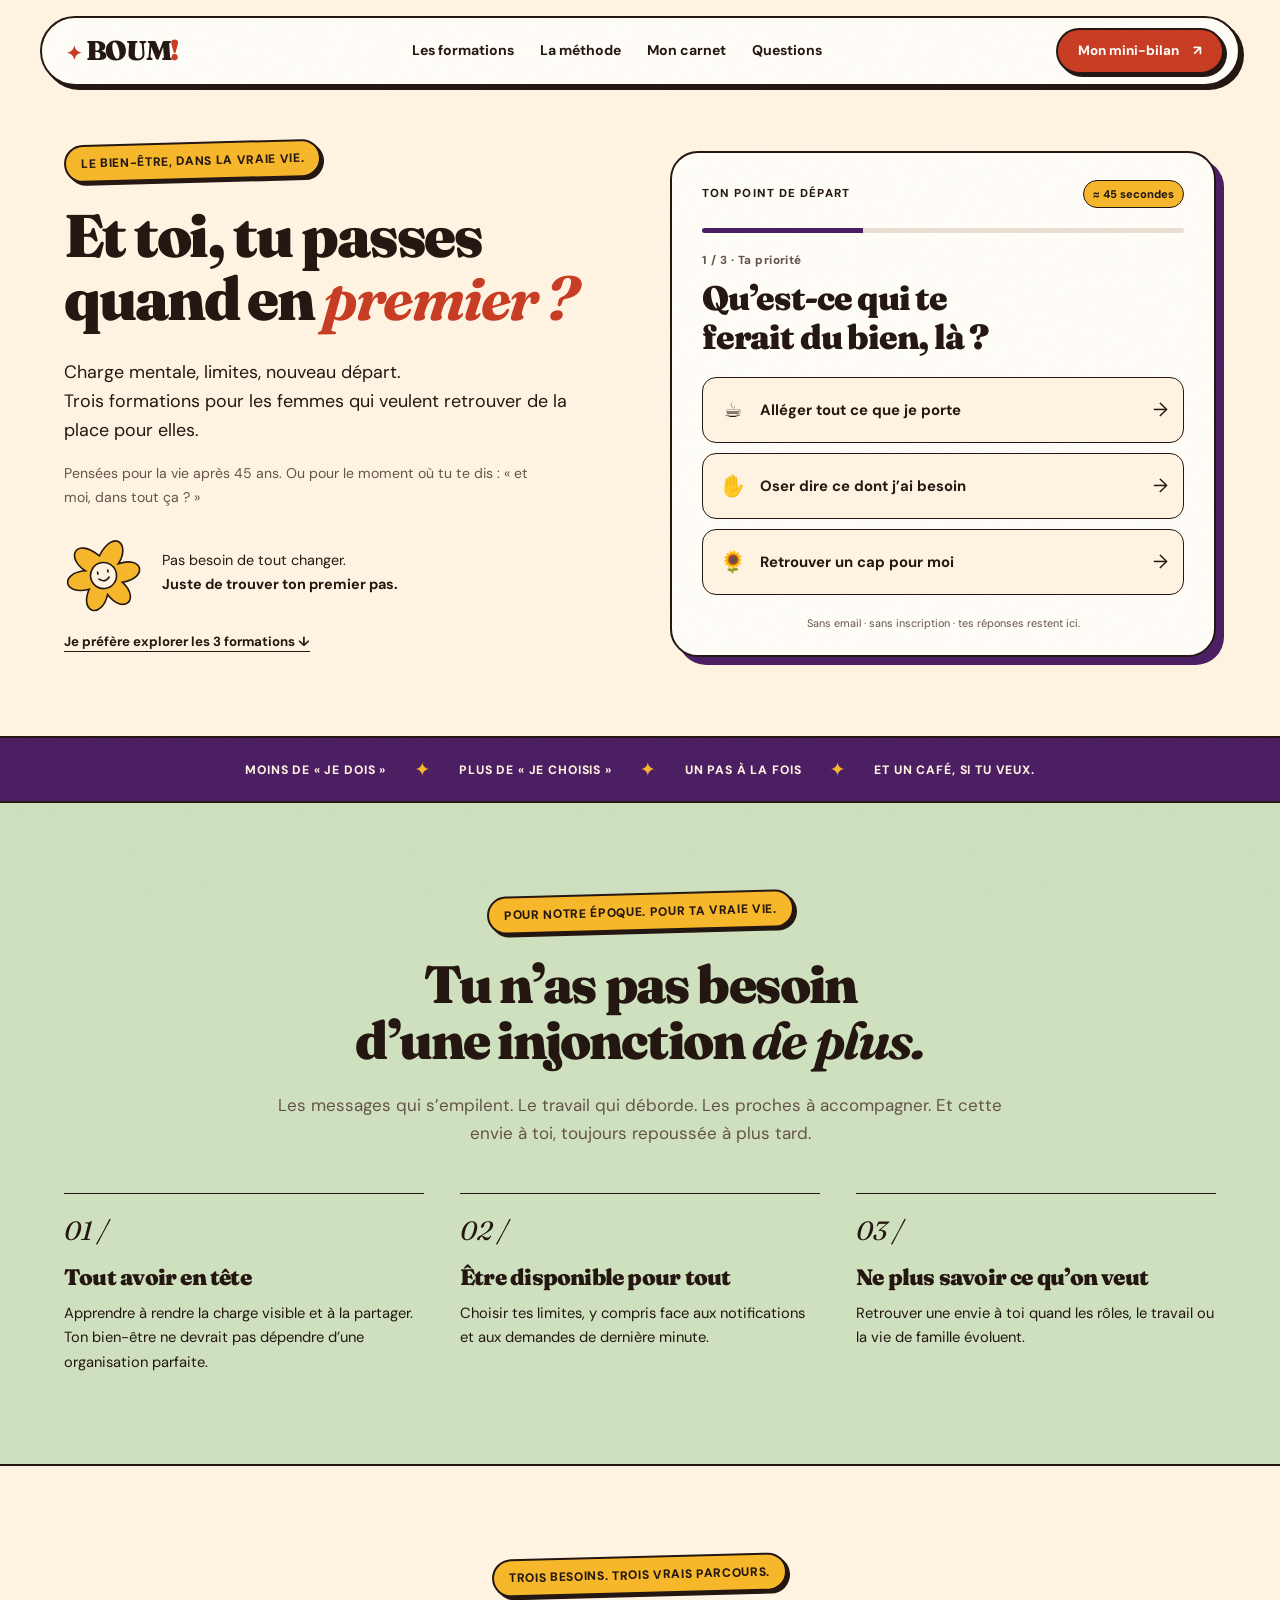
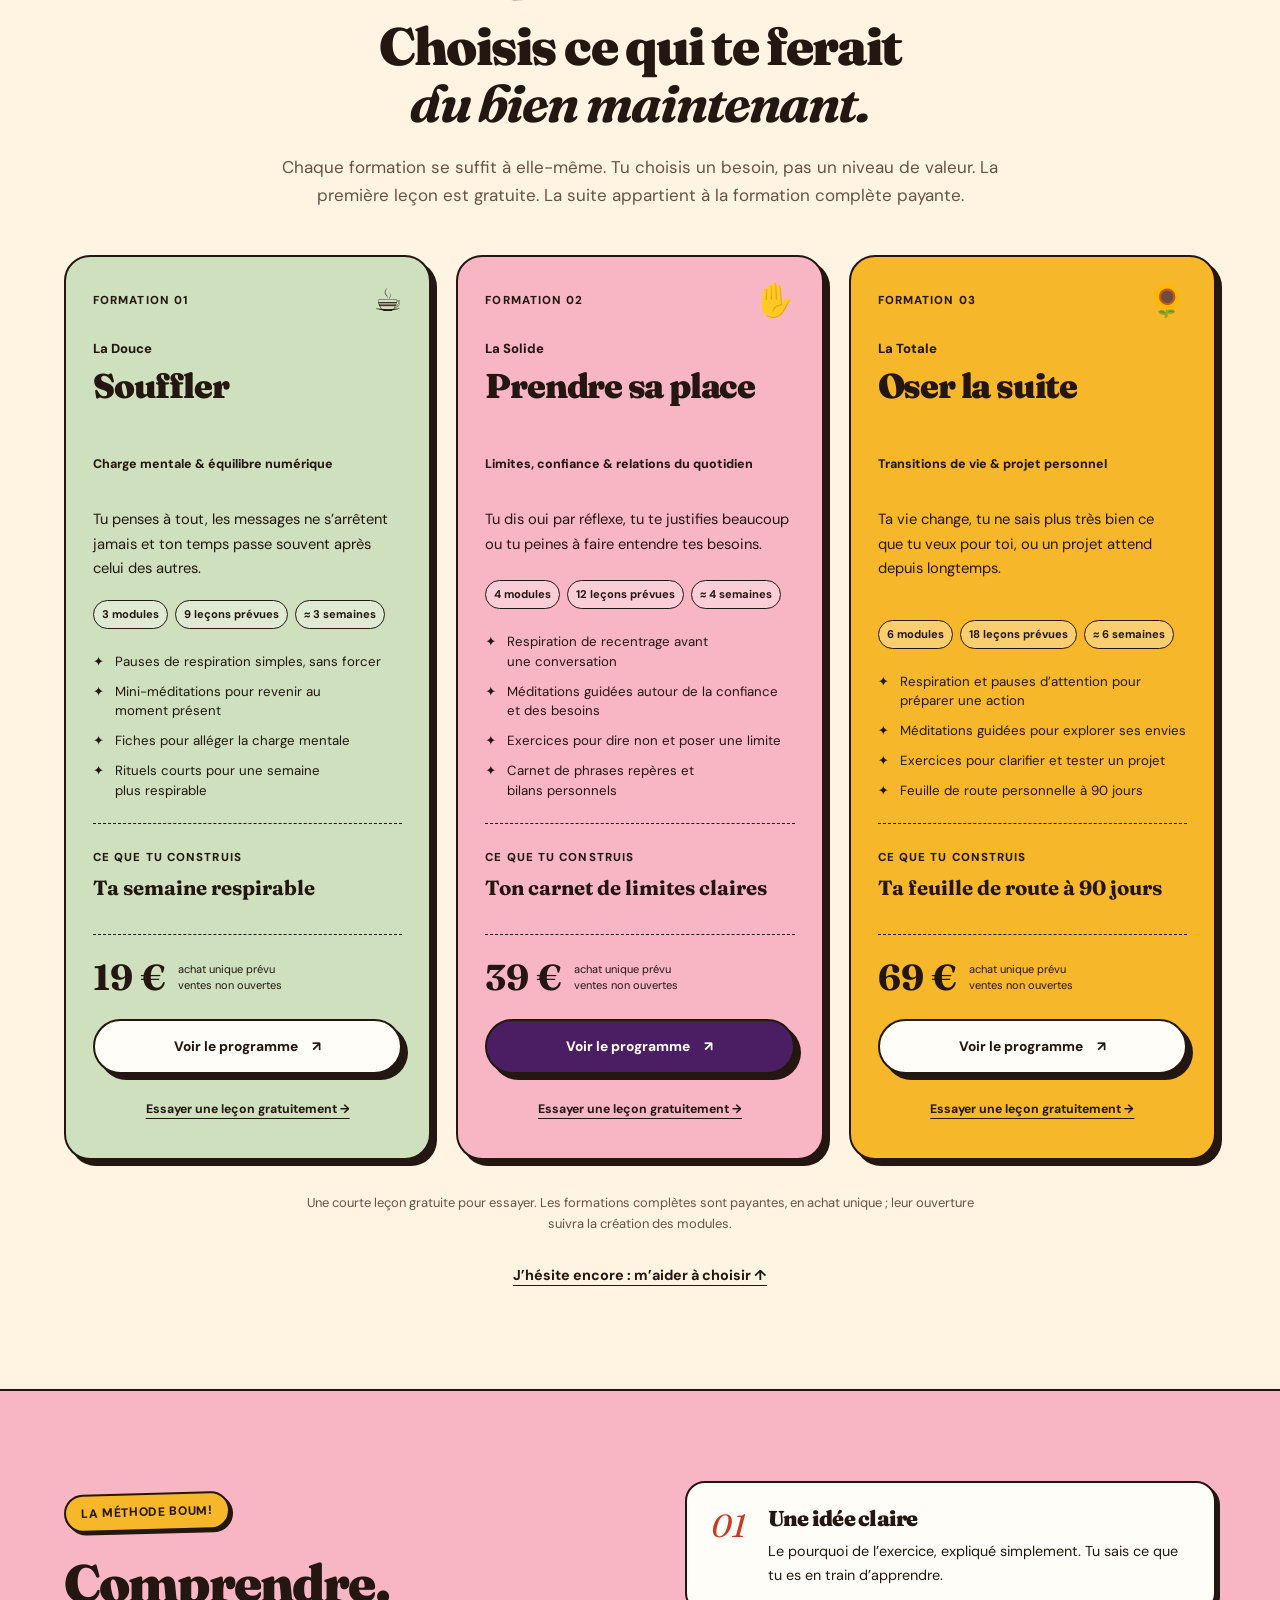
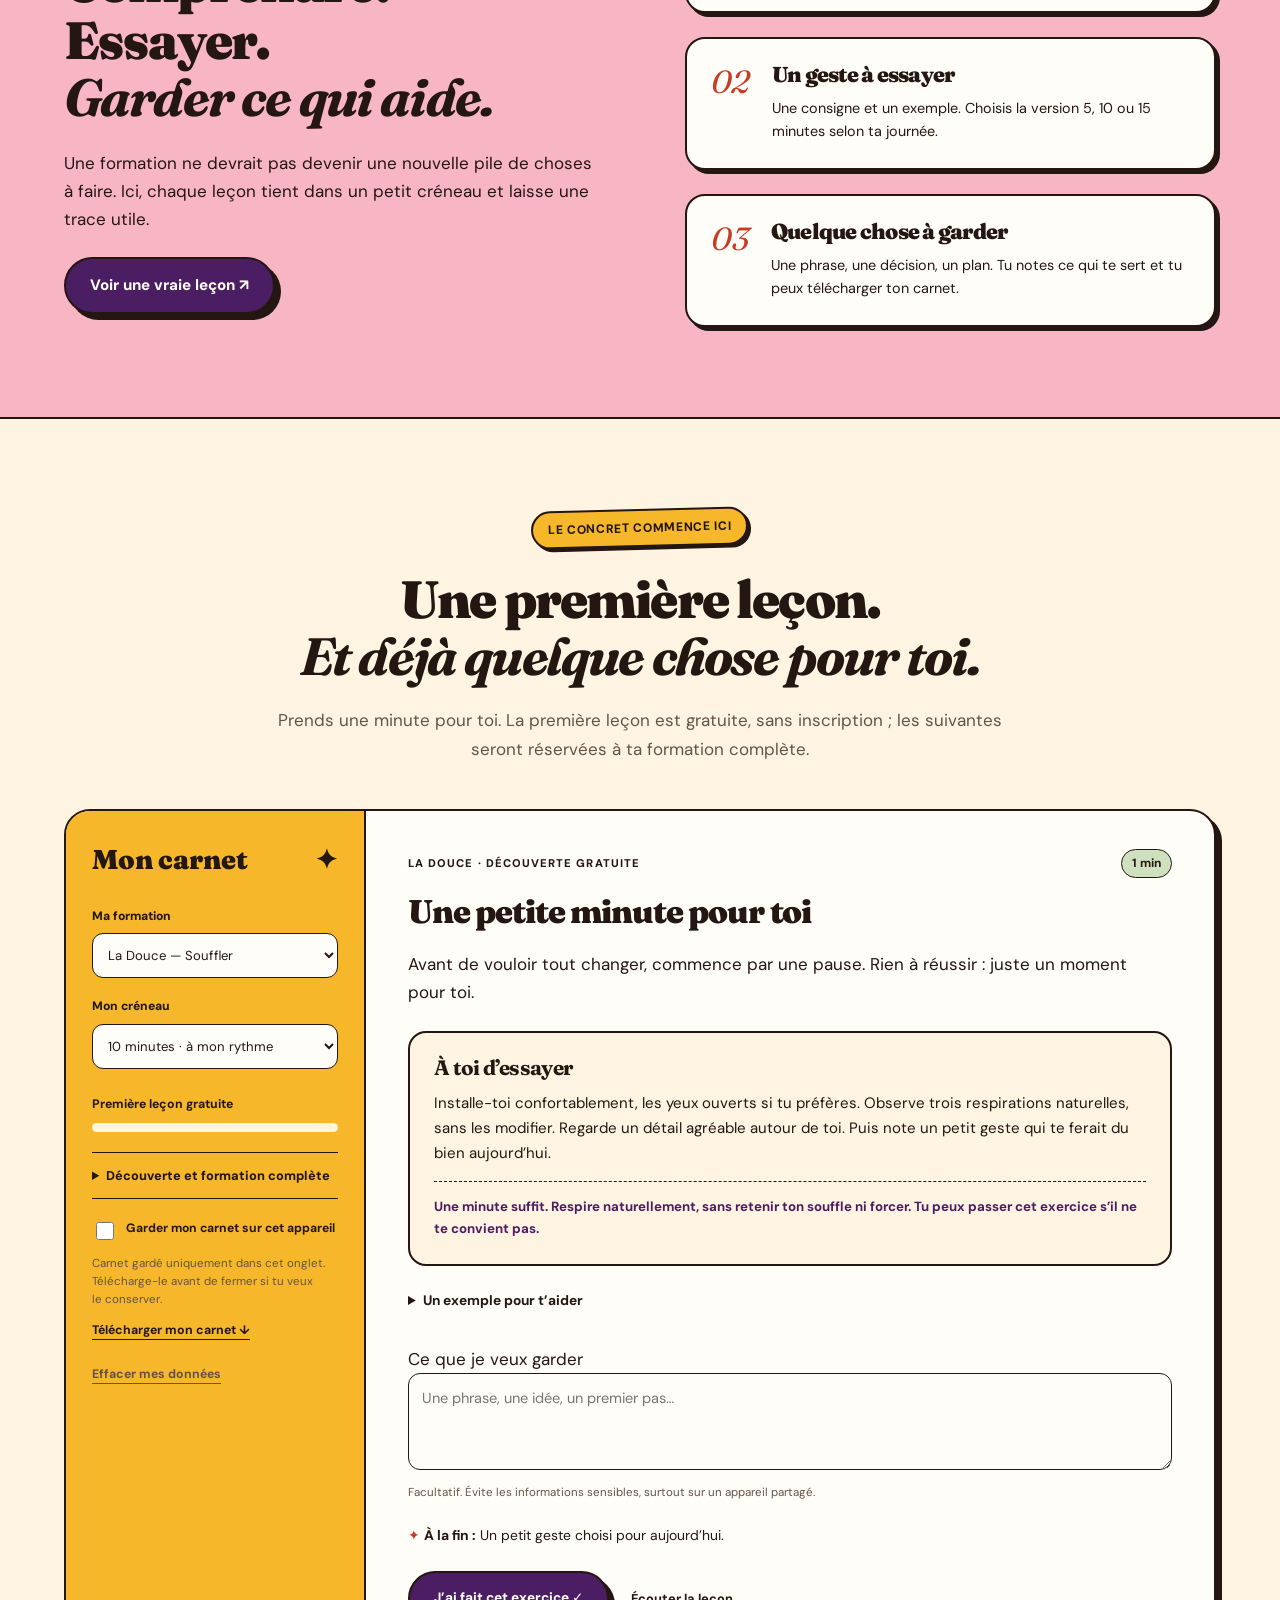
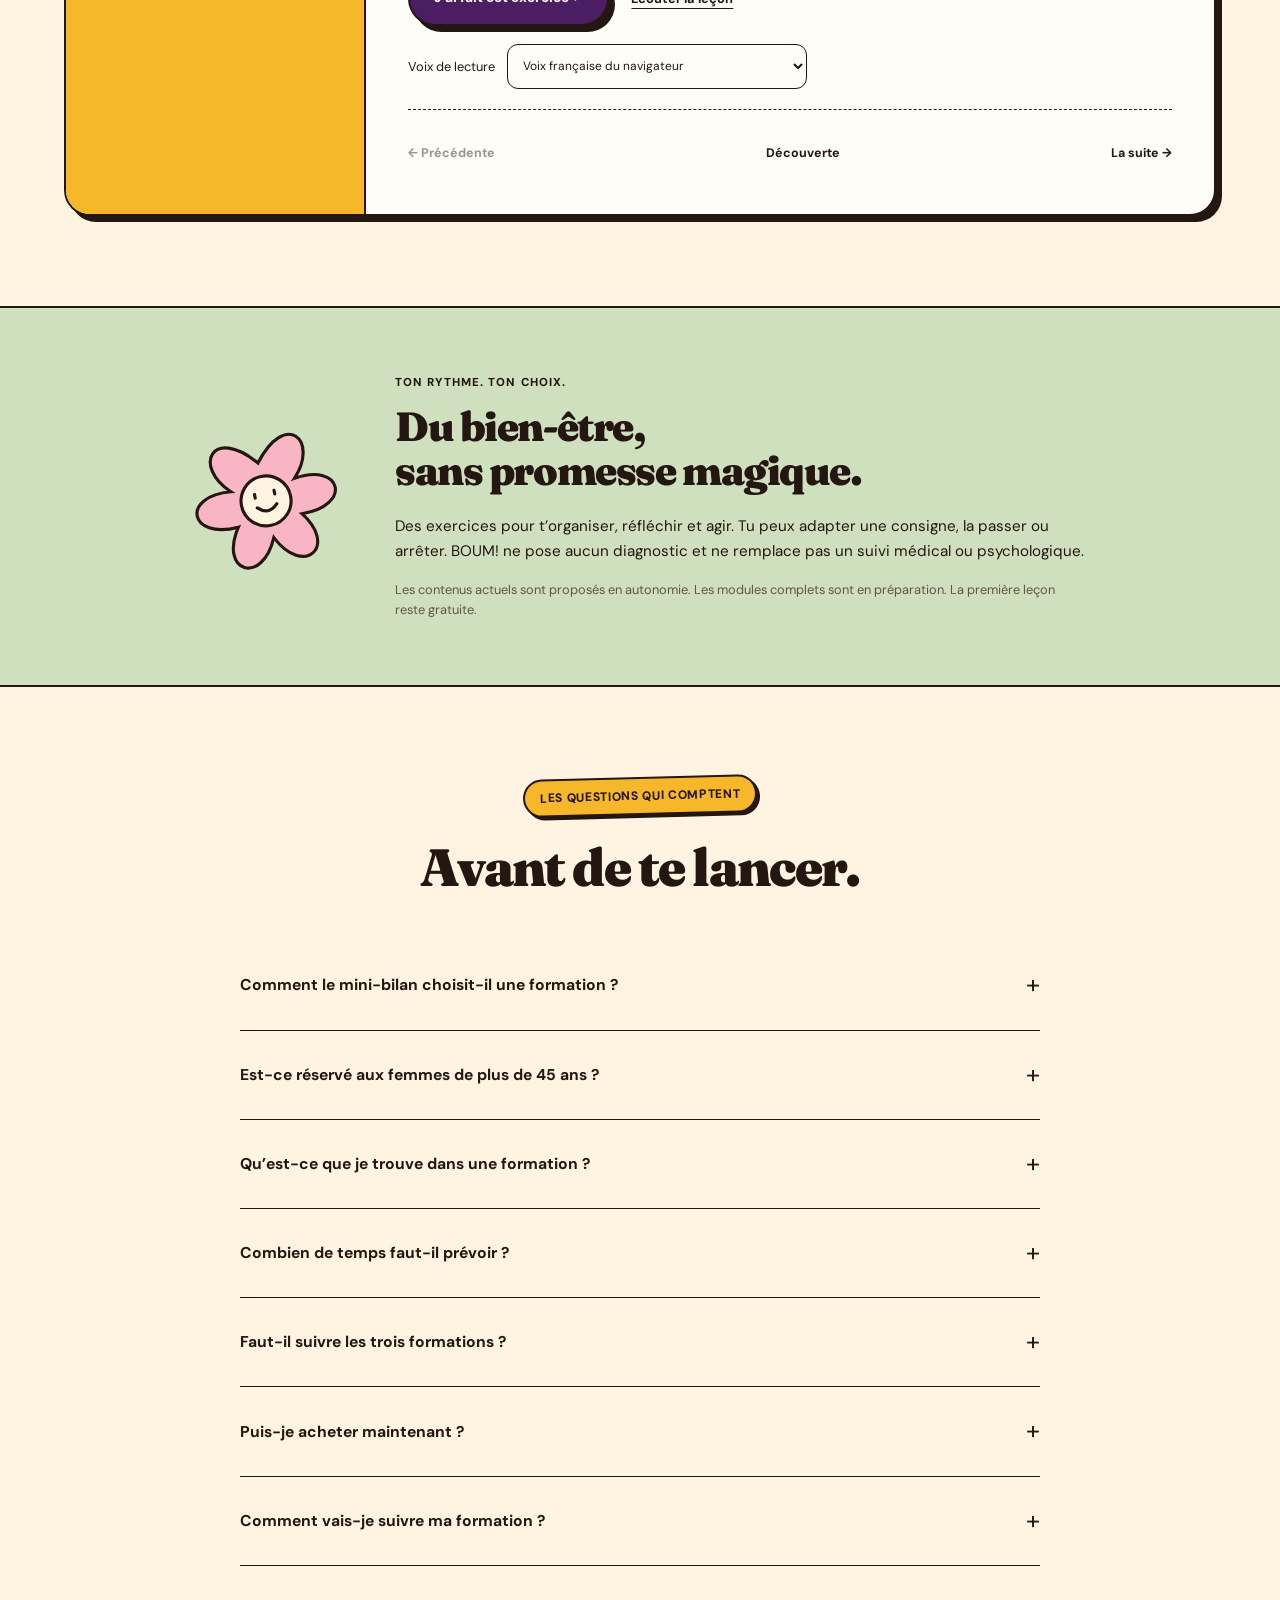
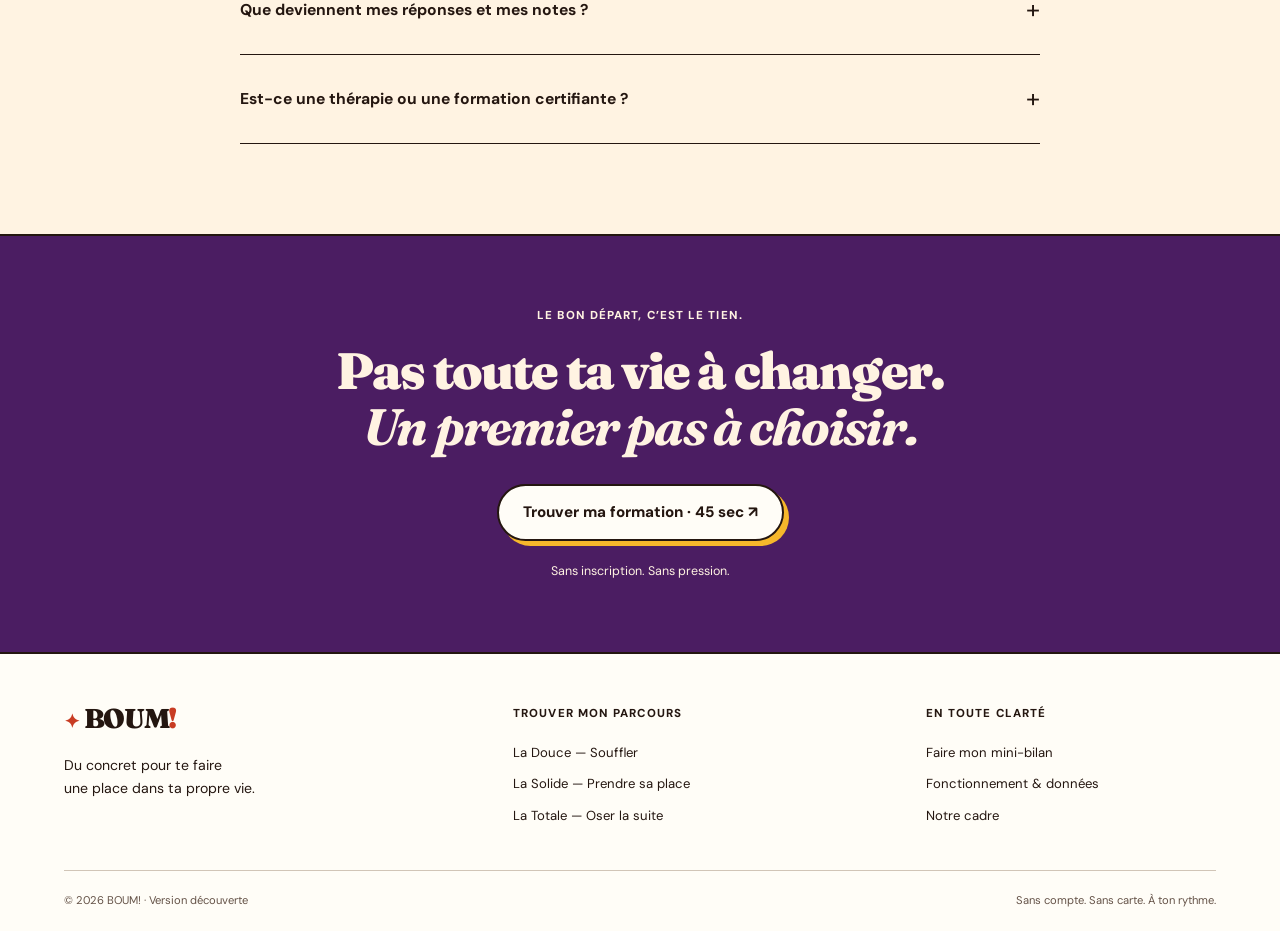
==== commit 8e820913: "Limiter la decouverte a une lecon courte et preparer les formations payantes" ====
--- a/index.html
+++ b/index.html
@@ -7,14 +7,14 @@
 <link rel="icon" href="assets/favicon.svg" type="image/svg+xml"><link rel="preconnect" href="https://fonts.googleapis.com"><link rel="preconnect" href="https://fonts.gstatic.com" crossorigin>
 <link href="https://fonts.googleapis.com/css2?family=Fraunces:ital,opsz,wght@0,9..144,500;0,9..144,700;0,9..144,900;1,9..144,700;1,9..144,900&family=DM+Sans:wght@400;500;600;700;800&display=swap" rel="stylesheet">
 <link rel="stylesheet" href="site.css"><script type="application/ld+json">{"@context":"https://schema.org","@graph":[{"@type":"WebSite","name":"BOUM!","url":"https://samirneo.github.io/MAMA/","inLanguage":"fr-FR"},{"@type":"ItemList","name":"Formations bien-être BOUM!","itemListElement":[{"@type":"ListItem","position":1,"item":{"@type":"Course","@id":"https://samirneo.github.io/MAMA/formations/souffler-charge-mentale/#formation","name":"La Douce — Souffler","description":"Rendre visible ce qui te pèse, alléger les sollicitations et retrouver une place dans ton propre agenda.","url":"https://samirneo.github.io/MAMA/formations/souffler-charge-mentale/","inLanguage":"fr-FR","provider":{"@type":"Organization","name":"BOUM!","url":"https://samirneo.github.io/MAMA/"},"educationalLevel":"Débutant","teaches":"Repartir avec une carte de ta charge mentale, une règle numérique et une semaine plus respirable.","hasCourseInstance":{"@type":"CourseInstance","courseMode":"online","inLanguage":"fr-FR"}}},{"@type":"ListItem","position":2,"item":{"@type":"Course","@id":"https://samirneo.github.io/MAMA/formations/confiance-limites/#formation","name":"La Solide — Prendre sa place","description":"Clarifier tes besoins, formuler un non et préparer des conversations plus claires, à la maison comme au travail.","url":"https://samirneo.github.io/MAMA/formations/confiance-limites/","inLanguage":"fr-FR","provider":{"@type":"Organization","name":"BOUM!","url":"https://samirneo.github.io/MAMA/"},"educationalLevel":"Débutant","teaches":"Repartir avec tes phrases repères, une conversation préparée et des limites que tu peux tenir.","hasCourseInstance":{"@type":"CourseInstance","courseMode":"online","inLanguage":"fr-FR"}}},{"@type":"ListItem","position":3,"item":{"@type":"Course","@id":"https://samirneo.github.io/MAMA/formations/nouveau-cap-projet-personnel/#formation","name":"La Totale — Oser la suite","description":"Faire de la place à tes envies et transformer un « un jour » en une petite expérience, puis en un cap concret.","url":"https://samirneo.github.io/MAMA/formations/nouveau-cap-projet-personnel/","inLanguage":"fr-FR","provider":{"@type":"Organization","name":"BOUM!","url":"https://samirneo.github.io/MAMA/"},"educationalLevel":"Débutant","teaches":"Repartir avec un projet clarifié, un premier essai et une feuille de route personnelle à 90 jours.","hasCourseInstance":{"@type":"CourseInstance","courseMode":"online","inLanguage":"fr-FR"}}}]}]}</script>
-<script src="formations.js" defer></script><script src="programme-core.js" defer></script><script src="script.js" defer></script><script src="programme.js" defer></script></head><body><a class="skip" href="#contenu">Aller au contenu</a><header class="nav" id="nav"><div class="nav__inner"><a class="logo" href="./" aria-label="BOUM! — accueil"><span aria-hidden="true">✦</span> BOUM<span>!</span></a><nav id="navLinks" class="nav__links" aria-label="Navigation principale"><a href="#formules">Les formations</a><a href="#methode">La méthode</a><a href="#programme">Mon carnet</a><a href="#faq">Questions</a></nav><a class="btn btn--small nav__cta" href="#bilan">Mon mini-bilan <span aria-hidden="true">↗</span></a><button class="burger" id="burger" aria-label="Ouvrir le menu" aria-expanded="false" aria-controls="navLinks"><span></span><span></span></button></div></header><main id="contenu">
+<script src="formations.js" defer></script><script src="programme-core.js" defer></script><script src="script.js" defer></script><script src="programme.js" defer></script></head><body><div class="sun-cursor" id="sunCursor" aria-hidden="true">☀</div><a class="skip" href="#contenu">Aller au contenu</a><header class="nav" id="nav"><div class="nav__inner"><a class="logo" href="./" aria-label="BOUM! — accueil"><span aria-hidden="true">✦</span> BOUM<span>!</span></a><nav id="navLinks" class="nav__links" aria-label="Navigation principale"><a href="#formules">Les formations</a><a href="#methode">La méthode</a><a href="#programme">Mon carnet</a><a href="#faq">Questions</a></nav><a class="btn btn--small nav__cta" href="#bilan">Mon mini-bilan <span aria-hidden="true">↗</span></a><button class="burger" id="burger" aria-label="Ouvrir le menu" aria-expanded="false" aria-controls="navLinks"><span></span><span></span></button></div></header><main id="contenu">
 <section class="hero" id="top"><div class="wrap hero__grid"><div class="hero__copy"><p class="eyebrow">Le bien-être, dans la vraie vie.</p><h1>Et toi, tu passes<br> quand en <em>premier&nbsp;?</em></h1><p class="hero__lead">Charge mentale, limites, nouveau départ.<br> Trois formations pour les femmes qui veulent retrouver de la place pour elles.</p><p class="hero__audience">Pensées pour la vie après 45 ans. Ou pour le moment où tu te dis&nbsp;: «&nbsp;et moi, dans tout ça&nbsp;?&nbsp;»</p><div class="hero__note"><svg class="flower" viewBox="0 0 120 120" fill="none" aria-hidden="true"><path d="M60 33C30-4 8 25 34 51C-6 46-7 82 34 80C11 112 43 130 60 94C77 130 109 112 86 80C127 82 126 46 86 51C112 25 90-4 60 33Z" fill="currentColor" stroke="#241610" stroke-width="2.5"/><circle cx="60" cy="64" r="20" fill="#FFF3E2" stroke="#241610" stroke-width="2.5"/><path d="M52 68Q60 76 68 68M52 57v3m16-3v3" stroke="#241610" stroke-width="2.5" stroke-linecap="round"/></svg><span>Pas besoin de tout changer.<br><strong>Juste de trouver ton premier pas.</strong></span></div><a class="text-link hero__browse" href="#formules">Je préfère explorer les 3 formations ↓</a></div>
 <section class="finder" id="bilan" aria-labelledby="finderTitle"><div class="finder__top"><span class="label">Ton point de départ</span><span class="finder__badge">≈ 45 secondes</span></div><div class="finder__progress" aria-hidden="true"><span id="finderBar"></span></div><div id="finderQuestions"><p class="finder__count" id="finderCount">1 / 3 · Ta priorité</p><h2 id="finderTitle" tabindex="-1">Qu’est-ce qui te ferait du bien, là&nbsp;?</h2><div class="finder__answers" id="finderAnswers"><a href="formations/souffler-charge-mentale/">Alléger tout ce que je porte →</a><a href="formations/confiance-limites/">Oser dire ce dont j’ai besoin →</a><a href="formations/nouveau-cap-projet-personnel/">Retrouver un cap pour moi →</a></div><button type="button" class="finder__back" id="finderBack" hidden>← Revenir à ma réponse</button></div><div id="finderResult" hidden><p class="finder__count">Ton point de départ conseillé</p><h2 id="resultTitle" tabindex="-1"></h2><p id="resultReason"></p><div class="finder__first"><span class="label">À essayer dès aujourd’hui</span><p id="resultAction"></p></div><p id="resultPace" class="small"></p><button type="button" class="btn btn--dark" id="resultStart">Ouvrir ma première leçon →</button><a id="resultDetail" class="text-link" href="#formules">Découvrir le programme complet</a><button type="button" class="finder__back" id="finderRestart">↺ Refaire mon mini-bilan</button></div><p class="finder__privacy">Sans email · sans inscription · tes réponses restent ici.</p><p id="finderStatus" class="sr-only" role="status"></p></section></div></section>
 <div class="ticker" aria-hidden="true"><span>MOINS DE « JE DOIS »</span><b>✦</b><span>PLUS DE « JE CHOISIS »</span><b>✦</b><span>UN PAS À LA FOIS</span><b>✦</b><span>ET UN CAFÉ, SI TU VEUX.</span></div>
 <section class="section reality" id="manifeste"><div class="wrap"><div class="section-heading"><p class="eyebrow">Pour notre époque. Pour ta vraie vie.</p><h2>Tu n’as pas besoin<br>d’une injonction <em>de plus.</em></h2><p>Les messages qui s’empilent. Le travail qui déborde. Les proches à accompagner. Et cette envie à toi, toujours repoussée à plus tard.</p></div><div class="reality__grid"><article><span aria-hidden="true">01 /</span><h3>Tout avoir en tête</h3><p>Apprendre à rendre la charge visible et à la partager. Ton bien-être ne devrait pas dépendre d’une organisation parfaite.</p></article><article><span aria-hidden="true">02 /</span><h3>Être disponible pour tout</h3><p>Choisir tes limites, y compris face aux notifications et aux demandes de dernière minute.</p></article><article><span aria-hidden="true">03 /</span><h3>Ne plus savoir ce qu’on veut</h3><p>Retrouver une envie à toi quand les rôles, le travail ou la vie de famille évoluent.</p></article></div></div></section>
-<section class="section formations" id="formules"><div class="wrap"><div class="section-heading"><p class="eyebrow">Trois besoins. Trois vrais parcours.</p><h2>Choisis ce qui te ferait<br><em>du bien maintenant.</em></h2><p>Chaque formation se suffit à elle-même. Tu choisis un besoin, pas un niveau de valeur. Les leçons de la version découverte sont en accès libre.</p></div><div class="course-grid"><article class="course-card course-card--sage" id="formule-douce"><div class="course-card__top"><span class="label">FORMATION 01</span><span class="course-card__symbol" aria-hidden="true">☕</span></div><p class="course-card__name">La Douce</p><h3>Souffler</h3><p class="course-card__topic">Charge mentale & équilibre numérique</p><p>Tu penses à tout, les messages ne s’arrêtent jamais et ton temps passe souvent après celui des autres.</p><ul class="course-card__facts"><li>3 modules</li><li>9 leçons</li><li>≈ 3 semaines</li></ul><div class="course-card__outcome"><span class="label">Ce que tu construis</span><strong>Ta semaine respirable</strong></div><p class="course-card__price"><strong>19 €</strong> <span>achat unique prévu<br>ventes non ouvertes</span></p><a class="btn btn--paper" href="formations/souffler-charge-mentale/">Voir le programme <span aria-hidden="true">↗</span></a><button type="button" class="text-link" data-course-start="douce">Essayer une leçon gratuitement →</button></article><article class="course-card course-card--pink" id="formule-solide"><div class="course-card__top"><span class="label">FORMATION 02</span><span class="course-card__symbol" aria-hidden="true">✋</span></div><p class="course-card__name">La Solide</p><h3>Prendre sa place</h3><p class="course-card__topic">Limites, confiance & relations du quotidien</p><p>Tu dis oui par réflexe, tu te justifies beaucoup ou tu peines à faire entendre tes besoins.</p><ul class="course-card__facts"><li>4 modules</li><li>12 leçons</li><li>≈ 4 semaines</li></ul><div class="course-card__outcome"><span class="label">Ce que tu construis</span><strong>Ton carnet de limites claires</strong></div><p class="course-card__price"><strong>39 €</strong> <span>achat unique prévu<br>ventes non ouvertes</span></p><a class="btn btn--dark" href="formations/confiance-limites/">Voir le programme <span aria-hidden="true">↗</span></a><button type="button" class="text-link" data-course-start="solide">Essayer une leçon gratuitement →</button></article><article class="course-card course-card--mustard" id="formule-totale"><div class="course-card__top"><span class="label">FORMATION 03</span><span class="course-card__symbol" aria-hidden="true">🌻</span></div><p class="course-card__name">La Totale</p><h3>Oser la suite</h3><p class="course-card__topic">Transitions de vie & projet personnel</p><p>Ta vie change, tu ne sais plus très bien ce que tu veux pour toi, ou un projet attend depuis longtemps.</p><ul class="course-card__facts"><li>6 modules</li><li>18 leçons</li><li>≈ 6 semaines</li></ul><div class="course-card__outcome"><span class="label">Ce que tu construis</span><strong>Ta feuille de route à 90 jours</strong></div><p class="course-card__price"><strong>69 €</strong> <span>achat unique prévu<br>ventes non ouvertes</span></p><a class="btn btn--paper" href="formations/nouveau-cap-projet-personnel/">Voir le programme <span aria-hidden="true">↗</span></a><button type="button" class="text-link" data-course-start="totale">Essayer une leçon gratuitement →</button></article></div><p class="section-note">Découverte gratuite aujourd’hui. Les prix indiquent le futur tarif de la formation, sans abonnement ; aucun achat n’est activé.</p><a class="text-link centered" href="#bilan">J’hésite encore : m’aider à choisir ↑</a></div></section>
+<section class="section formations" id="formules"><div class="wrap"><div class="section-heading"><p class="eyebrow">Trois besoins. Trois vrais parcours.</p><h2>Choisis ce qui te ferait<br><em>du bien maintenant.</em></h2><p>Chaque formation se suffit à elle-même. Tu choisis un besoin, pas un niveau de valeur. La première leçon est gratuite. La suite appartient à la formation complète payante.</p></div><div class="course-grid"><article class="course-card course-card--sage" id="formule-douce"><div class="course-card__top"><span class="label">FORMATION 01</span><span class="course-card__symbol" aria-hidden="true">☕</span></div><p class="course-card__name">La Douce</p><h3>Souffler</h3><p class="course-card__topic">Charge mentale & équilibre numérique</p><p>Tu penses à tout, les messages ne s’arrêtent jamais et ton temps passe souvent après celui des autres.</p><ul class="course-card__facts"><li>3 modules</li><li>9 leçons prévues</li><li>≈ 3 semaines</li></ul><ul class="course-card__benefits"><li>Pauses de respiration simples, sans forcer</li><li>Mini-méditations pour revenir au moment présent</li><li>Fiches pour alléger la charge mentale</li><li>Rituels courts pour une semaine plus respirable</li></ul><div class="course-card__outcome"><span class="label">Ce que tu construis</span><strong>Ta semaine respirable</strong></div><p class="course-card__price"><strong>19 €</strong> <span>achat unique prévu<br>ventes non ouvertes</span></p><a class="btn btn--paper" href="formations/souffler-charge-mentale/">Voir le programme <span aria-hidden="true">↗</span></a><button type="button" class="text-link" data-course-start="douce">Essayer une leçon gratuitement →</button></article><article class="course-card course-card--pink" id="formule-solide"><div class="course-card__top"><span class="label">FORMATION 02</span><span class="course-card__symbol" aria-hidden="true">✋</span></div><p class="course-card__name">La Solide</p><h3>Prendre sa place</h3><p class="course-card__topic">Limites, confiance & relations du quotidien</p><p>Tu dis oui par réflexe, tu te justifies beaucoup ou tu peines à faire entendre tes besoins.</p><ul class="course-card__facts"><li>4 modules</li><li>12 leçons prévues</li><li>≈ 4 semaines</li></ul><ul class="course-card__benefits"><li>Respiration de recentrage avant une conversation</li><li>Méditations guidées autour de la confiance et des besoins</li><li>Exercices pour dire non et poser une limite</li><li>Carnet de phrases repères et bilans personnels</li></ul><div class="course-card__outcome"><span class="label">Ce que tu construis</span><strong>Ton carnet de limites claires</strong></div><p class="course-card__price"><strong>39 €</strong> <span>achat unique prévu<br>ventes non ouvertes</span></p><a class="btn btn--dark" href="formations/confiance-limites/">Voir le programme <span aria-hidden="true">↗</span></a><button type="button" class="text-link" data-course-start="solide">Essayer une leçon gratuitement →</button></article><article class="course-card course-card--mustard" id="formule-totale"><div class="course-card__top"><span class="label">FORMATION 03</span><span class="course-card__symbol" aria-hidden="true">🌻</span></div><p class="course-card__name">La Totale</p><h3>Oser la suite</h3><p class="course-card__topic">Transitions de vie & projet personnel</p><p>Ta vie change, tu ne sais plus très bien ce que tu veux pour toi, ou un projet attend depuis longtemps.</p><ul class="course-card__facts"><li>6 modules</li><li>18 leçons prévues</li><li>≈ 6 semaines</li></ul><ul class="course-card__benefits"><li>Respiration et pauses d’attention pour préparer une action</li><li>Méditations guidées pour explorer ses envies</li><li>Exercices pour clarifier et tester un projet</li><li>Feuille de route personnelle à 90 jours</li></ul><div class="course-card__outcome"><span class="label">Ce que tu construis</span><strong>Ta feuille de route à 90 jours</strong></div><p class="course-card__price"><strong>69 €</strong> <span>achat unique prévu<br>ventes non ouvertes</span></p><a class="btn btn--paper" href="formations/nouveau-cap-projet-personnel/">Voir le programme <span aria-hidden="true">↗</span></a><button type="button" class="text-link" data-course-start="totale">Essayer une leçon gratuitement →</button></article></div><p class="section-note">Une courte leçon gratuite pour essayer. Les formations complètes sont payantes, en achat unique ; leur ouverture suivra la création des modules.</p><a class="text-link centered" href="#bilan">J’hésite encore : m’aider à choisir ↑</a></div></section>
 <section class="section method" id="methode"><div class="wrap method__grid"><div><p class="eyebrow">La méthode BOUM!</p><h2>Comprendre.<br> Essayer.<br> <em>Garder ce qui aide.</em></h2><p>Une formation ne devrait pas devenir une nouvelle pile de choses à faire. Ici, chaque leçon tient dans un petit créneau et laisse une trace utile.</p><a class="btn btn--dark" href="#programme">Voir une vraie leçon ↗</a></div><ol class="method__steps"><li><span>01</span><div><h3>Une idée claire</h3><p>Le pourquoi de l’exercice, expliqué simplement. Tu sais ce que tu es en train d’apprendre.</p></div></li><li><span>02</span><div><h3>Un geste à essayer</h3><p>Une consigne et un exemple. Choisis la version 5, 10 ou 15 minutes selon ta journée.</p></div></li><li><span>03</span><div><h3>Quelque chose à garder</h3><p>Une phrase, une décision, un plan. Tu notes ce qui te sert et tu peux télécharger ton carnet.</p></div></li></ol></div></section>
-<section class="section studio" id="programme"><div class="wrap"><div class="section-heading"><p class="eyebrow">Le concret commence ici</p><h2>Une première leçon.<br><em>Et déjà quelque chose pour toi.</em></h2><p>Essaie le carnet en accès libre. Les exercices sont préécrits ; aucune IA ne lit tes réponses.</p></div><div class="studio__shell"><aside class="studio__sidebar"><div class="studio__brand">Mon carnet <span aria-hidden="true">✦</span></div><label for="courseSelect">Ma formation</label><select id="courseSelect"><option value="douce">La Douce — Souffler</option><option value="solide">La Solide — Prendre sa place</option><option value="totale">La Totale — Oser la suite</option></select><label for="paceSelect">Mon créneau</label><select id="paceSelect"><option value="5">5 minutes · l’essentiel</option><option value="10" selected>10 minutes · à mon rythme</option><option value="15">15 minutes · j’approfondis</option></select><div class="studio__progress"><span id="lessonProgressText">0 leçon terminée</span><progress id="lessonProgress" value="0" max="9" aria-label="Leçons terminées"></progress></div><details class="curriculum"><summary>Parcourir les leçons</summary><ol id="lessonList"></ol></details><label class="check-label"><input type="checkbox" id="remember"> Garder mon carnet sur cet appareil</label><p id="storageStatus" class="small">Sans sauvegarde, ton carnet reste dans cet onglet.</p><button type="button" id="exportNotebook" class="text-link">Télécharger mon carnet ↓</button><button type="button" id="resetNotebook" class="text-link text-link--muted">Effacer mes données</button></aside><article class="lesson" aria-labelledby="lessonTitle"><div class="lesson__head"><p id="lessonKicker" class="label"></p><span id="lessonDuration" class="pill">10 min</span></div><h3 id="lessonTitle" tabindex="-1">Sortir la liste de ta tête</h3><p id="lessonIdea"></p><div class="lesson__exercise"><h4>À toi d’essayer</h4><p id="lessonAction"></p><p id="lessonPace" class="lesson__pace"></p></div><details class="lesson__example"><summary>Un exemple pour t’aider</summary><p id="lessonExample"></p></details><label for="lessonNote">Ce que je veux garder</label><textarea id="lessonNote" rows="3" maxlength="1200" placeholder="Une phrase, une idée, un premier pas…" aria-describedby="notePrivacy"></textarea><p id="notePrivacy" class="small">Facultatif. Évite les informations sensibles, surtout sur un appareil partagé.</p><p class="lesson__output"><span aria-hidden="true">✦</span> <strong>À la fin :</strong> <span id="lessonOutput"></span></p><div class="lesson__controls"><button type="button" class="btn btn--dark" id="completeLesson">J’ai fait cet exercice ✓</button><button type="button" class="text-link" id="listenLesson">Écouter la leçon</button></div><p id="audioStatus" class="small" role="status"></p><nav class="lesson__pagination" aria-label="Navigation des leçons"><button type="button" id="previousLesson">← Précédente</button><span id="lessonPosition"></span><button type="button" id="nextLesson">Suivante →</button></nav><div id="courseFinished" class="lesson__finished" hidden><h4>Le parcours est terminé. Et la suite t’appartient.</h4><p>Ton carnet rassemble tes notes et les exercices réalisés. Télécharge-le pour choisir ce que tu souhaites continuer.</p></div><p id="notebookStatus" role="status" class="small"></p></article></div><noscript><p class="section-note">Active JavaScript pour utiliser le mini-bilan et le carnet. Les programmes détaillés restent lisibles depuis les pages des formations.</p></noscript></div></section>
-<section class="section framework" id="cadre"><div class="wrap framework__box"><div class="framework__flower"><svg class="flower" viewBox="0 0 120 120" fill="none" aria-hidden="true"><path d="M60 33C30-4 8 25 34 51C-6 46-7 82 34 80C11 112 43 130 60 94C77 130 109 112 86 80C127 82 126 46 86 51C112 25 90-4 60 33Z" fill="currentColor" stroke="#241610" stroke-width="2.5"/><circle cx="60" cy="64" r="20" fill="#FFF3E2" stroke="#241610" stroke-width="2.5"/><path d="M52 68Q60 76 68 68M52 57v3m16-3v3" stroke="#241610" stroke-width="2.5" stroke-linecap="round"/></svg></div><div><p class="label">Ton rythme. Ton choix.</p><h2>Du bien-être,<br>sans promesse magique.</h2><p>Des exercices pour t’organiser, réfléchir et agir. Tu peux adapter une consigne, la passer ou arrêter. BOUM! ne pose aucun diagnostic et ne remplace pas un suivi médical ou psychologique.</p><p class="small">Les contenus actuels sont proposés en autonomie. La personnalisation IA et les ventes ne sont pas encore activées.</p></div></div></section>
-<section class="section faq" id="faq"><div class="wrap wrap--narrow"><div class="section-heading"><p class="eyebrow">Les questions qui comptent</p><h2>Avant de te lancer.</h2></div><details class="faq__item"><summary>Comment le mini-bilan choisit-il une formation ?<span aria-hidden="true">+</span></summary><p>Ta priorité détermine le parcours : alléger la charge, poser tes limites ou avancer sur un nouveau projet. Tes deux autres réponses adaptent le conseil de départ et le temps proposé. Le tarif ne participe pas à la recommandation. Ce bilan d’orientation n’est pas un test médical ou psychologique.</p></details><details class="faq__item"><summary>Est-ce réservé aux femmes de plus de 45 ans ?<span aria-hidden="true">+</span></summary><p>Les exemples ont été pensés notamment pour cette période : responsabilités qui s’accumulent, enfants qui grandissent, proches à accompagner, envie d’un nouveau chapitre. Tu peux suivre un parcours plus tôt ou plus tard si son objectif correspond à ta situation.</p></details><details class="faq__item"><summary>Qu’est-ce que je trouve dans une formation ?<span aria-hidden="true">+</span></summary><p>Des leçons écrites, un point à comprendre, un exercice, un exemple et une trace à garder. La Douce contient 9 leçons, La Solide 12 et La Totale 18. Le carnet permet de prendre des notes, suivre tes leçons terminées et télécharger ton travail.</p></details><details class="faq__item"><summary>Combien de temps faut-il prévoir ?<span aria-hidden="true">+</span></summary><p>Choisis 5, 10 ou 15 minutes par séance. Les rythmes de 3, 4 et 6 semaines sont des repères, à raison de trois leçons par semaine. Tu peux faire une pause, revenir sur une leçon ou avancer plus lentement.</p></details><details class="faq__item"><summary>Faut-il suivre les trois formations ?<span aria-hidden="true">+</span></summary><p>Non. Chaque formation répond à un besoin différent et fonctionne seule. La Totale explore plus longuement un projet personnel ; elle ne remplace pas les deux autres et n’est pas automatiquement le meilleur choix.</p></details><details class="faq__item"><summary>Puis-je acheter maintenant ?<span aria-hidden="true">+</span></summary><p>Les ventes ne sont pas encore ouvertes. Les montants affichés sont les tarifs envisagés pour un achat unique, sans abonnement. La version découverte et son carnet sont actuellement accessibles gratuitement, sans compte ni carte.</p></details><details class="faq__item"><summary>Est-ce de l’IA ou un accompagnement humain ?<span aria-hidden="true">+</span></summary><p>Aujourd’hui, tu suis des contenus préécrits, accessibles en autonomie. Le mini-bilan utilise tes choix pour t’orienter. Une personnalisation par IA est prévue, mais elle n’est pas activée. Il n’y a ni coach humaine ni réponse personnelle incluse.</p></details><details class="faq__item"><summary>Que deviennent mes réponses et mes notes ?<span aria-hidden="true">+</span></summary><p>Le bilan reste dans cet onglet. La sauvegarde du carnet sur cet appareil est facultative. Les notes ne sont envoyées ni à une IA ni à un serveur BOUM!. Tu peux les exporter ou les effacer. Sur un appareil partagé, garde la sauvegarde désactivée.</p></details><details class="faq__item"><summary>Est-ce une thérapie ou une formation certifiante ?<span aria-hidden="true">+</span></summary><p>Non. BOUM! propose des exercices d’organisation personnelle et de réflexion ; aucun diplôme, certification ou résultat de santé n’est promis. Ces formations ne remplacent pas un accompagnement médical ou psychologique. Si une situation te met en danger ou nécessite un soin, adresse-toi à une aide humaine qualifiée.</p></details></div></section>
+<section class="section studio" id="programme"><div class="wrap"><div class="section-heading"><p class="eyebrow">Le concret commence ici</p><h2>Une première leçon.<br><em>Et déjà quelque chose pour toi.</em></h2><p>Prends une minute pour toi. La première leçon est gratuite, sans inscription ; les suivantes seront réservées à ta formation complète.</p></div><div class="studio__shell"><aside class="studio__sidebar"><div class="studio__brand">Mon carnet <span aria-hidden="true">✦</span></div><label for="courseSelect">Ma formation</label><select id="courseSelect"><option value="douce">La Douce — Souffler</option><option value="solide">La Solide — Prendre sa place</option><option value="totale">La Totale — Oser la suite</option></select><label for="paceSelect">Mon créneau</label><select id="paceSelect"><option value="5">5 minutes · l’essentiel</option><option value="10" selected>10 minutes · à mon rythme</option><option value="15">15 minutes · j’approfondis</option></select><div class="studio__progress"><span id="lessonProgressText">Première leçon gratuite</span><progress id="lessonProgress" value="0" max="9" aria-label="Leçons terminées"></progress></div><details class="curriculum"><summary>Découverte et formation complète</summary><ol id="lessonList"></ol></details><label class="check-label"><input type="checkbox" id="remember"> Garder mon carnet sur cet appareil</label><p id="storageStatus" class="small">Sans sauvegarde, ton carnet reste dans cet onglet.</p><button type="button" id="exportNotebook" class="text-link">Télécharger mon carnet ↓</button><button type="button" id="resetNotebook" class="text-link text-link--muted">Effacer mes données</button></aside><article class="lesson" aria-labelledby="lessonTitle"><div class="lesson__head"><p id="lessonKicker" class="label"></p><span id="lessonDuration" class="pill">1 min</span></div><div id="previewContent"><h3 id="lessonTitle" tabindex="-1">Sortir la liste de ta tête</h3><p id="lessonIdea"></p><div class="lesson__exercise"><h4>À toi d’essayer</h4><p id="lessonAction"></p><p id="lessonPace" class="lesson__pace"></p></div><details class="lesson__example"><summary>Un exemple pour t’aider</summary><p id="lessonExample"></p></details><label for="lessonNote">Ce que je veux garder</label><textarea id="lessonNote" rows="3" maxlength="1200" placeholder="Une phrase, une idée, un premier pas…" aria-describedby="notePrivacy"></textarea><p id="notePrivacy" class="small">Facultatif. Évite les informations sensibles, surtout sur un appareil partagé.</p><p class="lesson__output"><span aria-hidden="true">✦</span> <strong>À la fin :</strong> <span id="lessonOutput"></span></p><div class="lesson__controls"><button type="button" class="btn btn--dark" id="completeLesson">J’ai fait cet exercice ✓</button><button type="button" class="text-link" id="listenLesson">Écouter la leçon</button></div><div class="voice-control"><label for="voiceSelect">Voix de lecture</label><select id="voiceSelect" aria-label="Choisir une voix française"><option value="">Voix douce disponible</option></select></div><p id="audioStatus" class="small" role="status"></p></div><div id="lessonPaywall" class="lesson__paywall" hidden><span aria-hidden="true" class="paywall-icon">✦</span><p class="label">La suite de ton parcours</p><h3 id="paywallTitle" tabindex="-1">Un peu plus loin,<br>un peu plus pour toi.</h3><p>Les prochaines leçons font partie de la formation complète payante.</p><ul id="paywallBenefits"></ul><button type="button" id="paywallBuy" class="btn btn--dark">Voir ma formation complète →</button><p class="small">Les modules sont en préparation. Le paiement ouvrira lorsqu’ils seront prêts.</p></div><nav class="lesson__pagination" aria-label="Navigation des leçons"><button type="button" id="previousLesson">← Précédente</button><span id="lessonPosition"></span><button type="button" id="nextLesson">Suivante →</button></nav><div id="courseFinished" class="lesson__finished" hidden><h4>Ta première pause est faite.</h4><p>Tu peux garder cette note. Pour aller plus loin, découvre les avantages de ta formation complète.</p></div><p id="notebookStatus" role="status" class="small"></p></article></div><noscript><p class="section-note">Active JavaScript pour utiliser le mini-bilan et le carnet. Les programmes détaillés restent lisibles depuis les pages des formations.</p></noscript></div></section>
+<section class="section framework" id="cadre"><div class="wrap framework__box"><div class="framework__flower"><svg class="flower" viewBox="0 0 120 120" fill="none" aria-hidden="true"><path d="M60 33C30-4 8 25 34 51C-6 46-7 82 34 80C11 112 43 130 60 94C77 130 109 112 86 80C127 82 126 46 86 51C112 25 90-4 60 33Z" fill="currentColor" stroke="#241610" stroke-width="2.5"/><circle cx="60" cy="64" r="20" fill="#FFF3E2" stroke="#241610" stroke-width="2.5"/><path d="M52 68Q60 76 68 68M52 57v3m16-3v3" stroke="#241610" stroke-width="2.5" stroke-linecap="round"/></svg></div><div><p class="label">Ton rythme. Ton choix.</p><h2>Du bien-être,<br>sans promesse magique.</h2><p>Des exercices pour t’organiser, réfléchir et agir. Tu peux adapter une consigne, la passer ou arrêter. BOUM! ne pose aucun diagnostic et ne remplace pas un suivi médical ou psychologique.</p><p class="small">Les contenus actuels sont proposés en autonomie. Les modules complets sont en préparation. La première leçon reste gratuite.</p></div></div></section>
+<section class="section faq" id="faq"><div class="wrap wrap--narrow"><div class="section-heading"><p class="eyebrow">Les questions qui comptent</p><h2>Avant de te lancer.</h2></div><details class="faq__item"><summary>Comment le mini-bilan choisit-il une formation ?<span aria-hidden="true">+</span></summary><p>Ta priorité détermine le parcours : alléger la charge, poser tes limites ou avancer sur un nouveau projet. Tes deux autres réponses adaptent le conseil de départ et le temps proposé. Le tarif ne participe pas à la recommandation. Ce bilan d’orientation n’est pas un test médical ou psychologique.</p></details><details class="faq__item"><summary>Est-ce réservé aux femmes de plus de 45 ans ?<span aria-hidden="true">+</span></summary><p>Les exemples ont été pensés notamment pour cette période : responsabilités qui s’accumulent, enfants qui grandissent, proches à accompagner, envie d’un nouveau chapitre. Tu peux suivre un parcours plus tôt ou plus tard si son objectif correspond à ta situation.</p></details><details class="faq__item"><summary>Qu’est-ce que je trouve dans une formation ?<span aria-hidden="true">+</span></summary><p>Une première leçon courte est gratuite. La suite sera payante et comprendra des exercices, des pauses de respiration, des méditations guidées et un carnet personnel. Les modules complets seront créés pour l’ouverture des formations.</p></details><details class="faq__item"><summary>Combien de temps faut-il prévoir ?<span aria-hidden="true">+</span></summary><p>Choisis 5, 10 ou 15 minutes par séance. Les rythmes de 3, 4 et 6 semaines sont des repères, à raison de trois leçons par semaine. Tu peux faire une pause, revenir sur une leçon ou avancer plus lentement.</p></details><details class="faq__item"><summary>Faut-il suivre les trois formations ?<span aria-hidden="true">+</span></summary><p>Non. Chaque formation répond à un besoin différent et fonctionne seule. La Totale explore plus longuement un projet personnel ; elle ne remplace pas les deux autres et n’est pas automatiquement le meilleur choix.</p></details><details class="faq__item"><summary>Puis-je acheter maintenant ?<span aria-hidden="true">+</span></summary><p>Pas encore. La première leçon est gratuite ; la suite est réservée à la formation complète payante. Les modules sont en préparation et le paiement ouvrira lorsqu’ils seront prêts. Aucun montant n’est encaissé aujourd’hui.</p></details><details class="faq__item"><summary>Comment vais-je suivre ma formation ?<span aria-hidden="true">+</span></summary><p>En autonomie, à ton rythme, avec des leçons courtes, des exercices guidés et ton carnet. La découverte est disponible maintenant ; le contenu complet des modules sera proposé à l’ouverture de chaque formation.</p></details><details class="faq__item"><summary>Que deviennent mes réponses et mes notes ?<span aria-hidden="true">+</span></summary><p>Le bilan reste dans cet onglet. La sauvegarde du carnet sur cet appareil est facultative. Tes notes restent sur cet appareil si tu choisis la sauvegarde. Tu peux les exporter ou les effacer. Sur un appareil partagé, garde la sauvegarde désactivée.</p></details><details class="faq__item"><summary>Est-ce une thérapie ou une formation certifiante ?<span aria-hidden="true">+</span></summary><p>Non. BOUM! propose des exercices d’organisation personnelle et de réflexion ; aucun diplôme, certification ou résultat de santé n’est promis. Ces formations ne remplacent pas un accompagnement médical ou psychologique. Si une situation te met en danger ou nécessite un soin, adresse-toi à une aide humaine qualifiée.</p></details></div></section>
 <section class="closing"><div class="wrap"><p class="label">Le bon départ, c’est le tien.</p><h2>Pas toute ta vie à changer.<br><em>Un premier pas à choisir.</em></h2><a href="#bilan" class="btn btn--paper">Trouver ma formation · 45 sec ↗</a><p>Sans inscription. Sans pression.</p></div></section></main><footer class="footer"><div class="wrap footer__grid"><div><a class="logo" href="./"><span aria-hidden="true">✦</span> BOUM<span>!</span></a><p>Du concret pour te faire<br>une place dans ta propre vie.</p></div><nav aria-label="Formations"><p class="label">Trouver mon parcours</p><a href="formations/souffler-charge-mentale/">La Douce — Souffler</a><a href="formations/confiance-limites/">La Solide — Prendre sa place</a><a href="formations/nouveau-cap-projet-personnel/">La Totale — Oser la suite</a></nav><nav aria-label="Informations"><p class="label">En toute clarté</p><a href="#bilan">Faire mon mini-bilan</a><a href="#faq">Fonctionnement & données</a><a href="#cadre">Notre cadre</a></nav></div><div class="wrap footer__bottom"><p>© 2026 BOUM! · Version découverte</p><p>Sans compte. Sans carte. À ton rythme.</p></div></footer></body></html>
--- a/site.css
+++ b/site.css
@@ -17,3 +17,7 @@
 @media(max-width:800px){.section{padding:65px 0}.nav{top:10px}.nav__inner{padding:10px 12px 10px 20px}.nav__cta{margin-left:auto}.burger{display:grid;place-content:center;gap:6px;width:43px;height:43px;flex-shrink:0;border:var(--line);border-radius:50%;background:var(--mustard)}.burger span{height:2px;width:17px;background:var(--ink)}.burger[aria-expanded="true"] span:first-child{transform:translateY(4px) rotate(45deg)}.burger[aria-expanded="true"] span:last-child{transform:translateY(-4px) rotate(-45deg)}.nav__links{position:absolute;left:3%;right:3%;top:76px;background:var(--paper);border:var(--line);border-radius:20px;box-shadow:var(--shadow);padding:16px;display:none}.nav__links.is-open{display:flex;flex-direction:column;align-items:stretch;gap:0}.nav__links a{font-size:1rem;padding:12px}.hero{padding:112px 0 48px}.hero__grid{grid-template-columns:1fr;gap:25px}.hero__copy{max-width:620px}.hero__copy h1{font-size:3.35rem}.hero__copy h1 br{display:none}.hero__copy .eyebrow{margin-bottom:18px}.hero__lead{font-size:1rem;margin-top:16px}.hero__audience,.hero__note,.hero__browse{display:none}.finder{width:100%;max-width:620px;margin:auto}.finder h2{font-size:1.9rem}.hero__copy{margin:auto;width:100%}.ticker{justify-content:flex-start;font-size:.69rem;gap:22px}.reality__grid{gap:25px}.course-grid{grid-template-columns:1fr;max-width:590px;margin:auto;gap:25px}.course-card{padding:28px}.course-card h3{font-size:2.5rem;min-height:0}.course-card__topic{min-height:0;font-size:.86rem}.course-card>p:not([class]){font-size:1rem}.course-card__facts li{font-size:.77rem;padding:5px 10px}.course-card__outcome{min-height:0}.course-card>.btn{font-size:.95rem}.course-card>.text-link{font-size:.85rem}.method__grid{grid-template-columns:1fr;gap:35px}.method__grid h2 br{display:none}.method__grid>div>p:not(.eyebrow){max-width:100%}.studio__shell{grid-template-columns:1fr}.studio__sidebar{border-right:0;border-bottom:var(--line);display:grid;grid-template-columns:1fr 1fr;gap:0 20px}.studio__brand,.studio__progress,.curriculum,.check-label,#storageStatus{grid-column:1/-1}.studio__sidebar label[for="courseSelect"]{grid-column:1;grid-row:2}.studio__sidebar label[for="paceSelect"]{grid-column:2;grid-row:2}.studio__sidebar #courseSelect{grid-column:1;grid-row:3}.studio__sidebar #paceSelect{grid-column:2;grid-row:3}.studio__brand{margin-bottom:0}.studio__progress{margin:20px 0 15px}.studio__sidebar>.text-link{margin-top:8px}.framework__box{grid-template-columns:90px 1fr;gap:30px}.framework__flower .flower{width:90px;height:90px}.framework h2{font-size:2.2rem}.footer__grid{gap:25px}.course-hero__grid,.course-detail-grid{gap:30px;grid-template-columns:1fr}.course-hero h1{font-size:3.7rem}.course-promise{transform:none}.course-detail-grid>div>p{max-width:65ch}.course-hero{padding-top:105px}}
 @media(max-width:520px){html{scroll-padding-top:94px}body{font-size:16px}.wrap{width:90%}.nav__inner{gap:12px}.logo{font-size:1.5rem}.nav__cta{font-size:.72rem;min-height:40px;padding:8px 12px;gap:6px}.hero{padding-top:100px}.hero__grid{gap:22px}.hero__copy h1{font-size:2.55rem}.hero__copy .eyebrow{font-size:.61rem;padding:5px 10px;margin-bottom:15px}.hero__lead{font-size:.92rem;line-height:1.55;margin-top:14px}.hero__lead br{display:none}.finder{padding:19px 18px 14px;border-radius:22px;box-shadow:5px 5px 0 var(--plum)}.finder__top .label{font-size:.6rem}.finder__badge{font-size:.61rem}.finder__progress{margin:15px 0 13px}.finder h2{font-size:1.56rem;margin-bottom:16px}.finder__count{font-size:.65rem}.finder__answers{gap:8px}.finder__answers button,.finder__answers a{min-height:58px;padding:11px 12px;font-size:.82rem;gap:8px;border-radius:12px}.finder__answers .answer-icon{font-size:1.15rem;flex-basis:25px}.finder__privacy{font-size:.59rem;margin-top:15px}.finder #resultStart{font-size:.85rem;padding:13px 14px}.finder #resultReason{font-size:.86rem}.finder__first p{font-size:.84rem}.section-heading{margin-bottom:32px}.section-heading>p:last-child{font-size:.94rem}.reality__grid{grid-template-columns:1fr;gap:25px}.reality__grid article{display:grid;grid-template-columns:42px 1fr;gap:8px 14px}.reality__grid article>span{grid-row:1/3;margin:0}.reality__grid h3{margin:0}.reality__grid p{grid-column:2}.course-card{padding:24px}.course-card h3{font-size:2.3rem}.method__steps li{padding:22px 18px;gap:16px}.method__steps li>span{font-size:1.6rem}.method__steps h3{font-size:1.2rem}.studio__sidebar{padding:22px 18px;gap:0 10px}.studio__sidebar select{font-size:.72rem;padding-left:8px;padding-right:20px}.studio__sidebar label:not(.check-label){font-size:.72rem}.lesson{padding:25px 19px}.lesson h3{font-size:1.72rem}.lesson__head .label{font-size:.59rem}.lesson__head{gap:9px}.lesson__exercise{padding:20px 16px}.lesson__exercise p{font-size:.89rem}.lesson__controls{gap:10px}.lesson__controls .btn{width:100%;font-size:.84rem;padding:13px 18px}.lesson__controls .text-link{margin:auto}.lesson__pagination{font-size:.71rem;gap:8px}.framework__box{grid-template-columns:1fr;gap:18px}.framework__flower .flower{width:75px;height:75px}.framework h2{font-size:2rem}.faq__item summary{font-size:.91rem;padding:20px 0}.faq__item p{font-size:.88rem;padding-right:10px}.footer__grid{grid-template-columns:1fr;gap:28px}.footer__grid>div>p br{display:none}.footer__bottom{flex-direction:column;gap:9px}.closing h2{font-size:2.2rem}.closing .btn{font-size:.86rem;padding:14px 18px}.course-hero h1{font-size:3rem}.course-hero .eyebrow{font-size:.62rem}.course-hero__lead{font-size:1.05rem}.course-promise{padding:24px}.course-promise h2{font-size:1.8rem}.paper-note,.module,.other-card{padding:24px}.other-grid{grid-template-columns:1fr}.module h3{font-size:1.45rem}}
 @media(prefers-reduced-motion:reduce){html{scroll-behavior:auto}*,*::before,*::after{animation:none!important;transition:none!important}.btn:active{scale:1}}
+.sun-cursor{display:none}
+@media(hover:hover) and (pointer:fine){html,body,a,button,summary,select{cursor:url("assets/cursor-soleil.svg") 16 16,auto}}
+.course-card__benefits{list-style:none;display:grid;gap:10px;margin:0 0 22px;font-size:.83rem;line-height:1.5}.course-card__benefits li{position:relative;padding-left:22px}.course-card__benefits li::before{content:"✦";position:absolute;left:0;top:0}
+.lesson__paywall{padding:32px 25px;background:var(--cream);border:var(--line);border-radius:20px;margin:15px 0}.lesson__paywall h3{margin:16px 0}.lesson__paywall>p:not(.label){font-size:.94rem}.lesson__paywall ul{padding-left:20px;margin:22px 0;display:grid;gap:10px;font-size:.9rem}.lesson__paywall .paywall-icon{font-size:2.3rem;color:var(--tomato)}.lesson__paywall .small{margin-top:18px;font-size:.78rem!important}.locked-label{font-size:.72rem;color:var(--soft)}.voice-control{margin-top:18px;display:flex;align-items:center;gap:12px;font-size:.8rem}.voice-control label{white-space:nowrap}.voice-control select{max-width:300px;font-size:.75rem;min-width:0}
